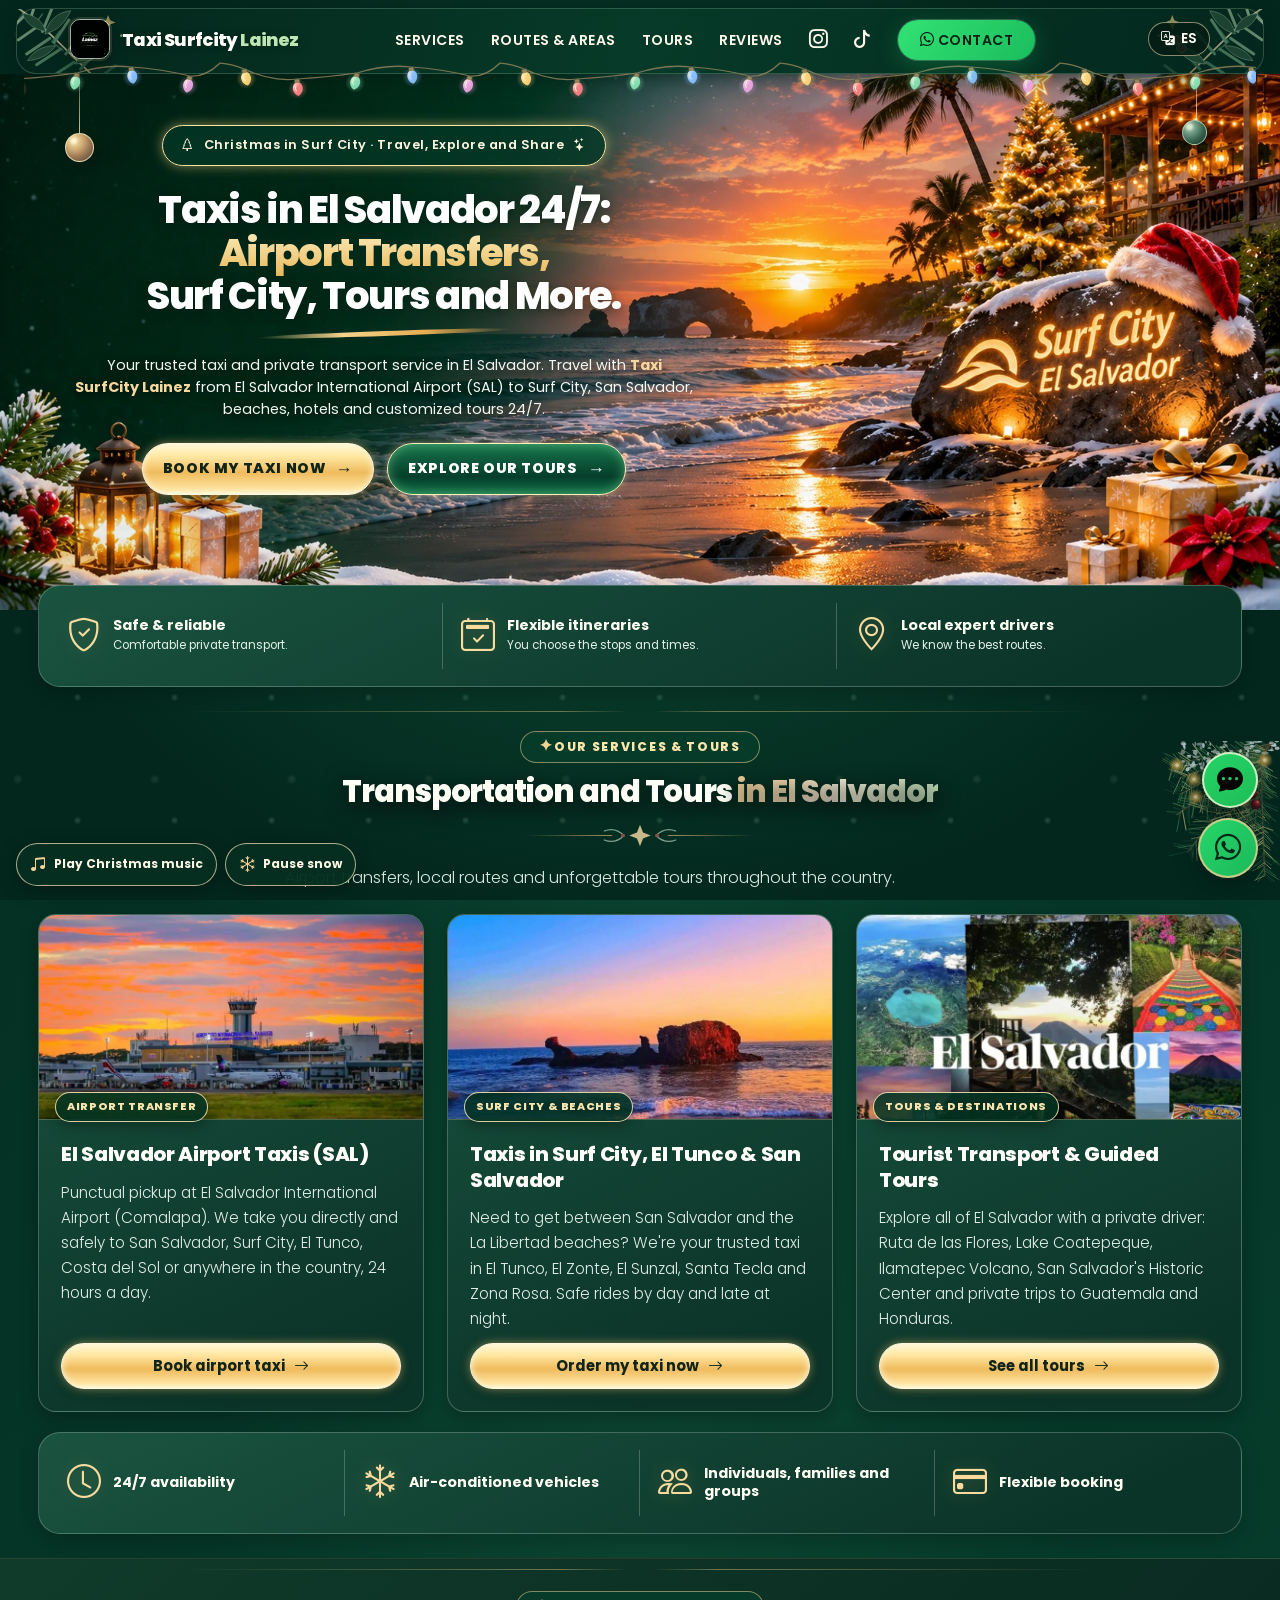
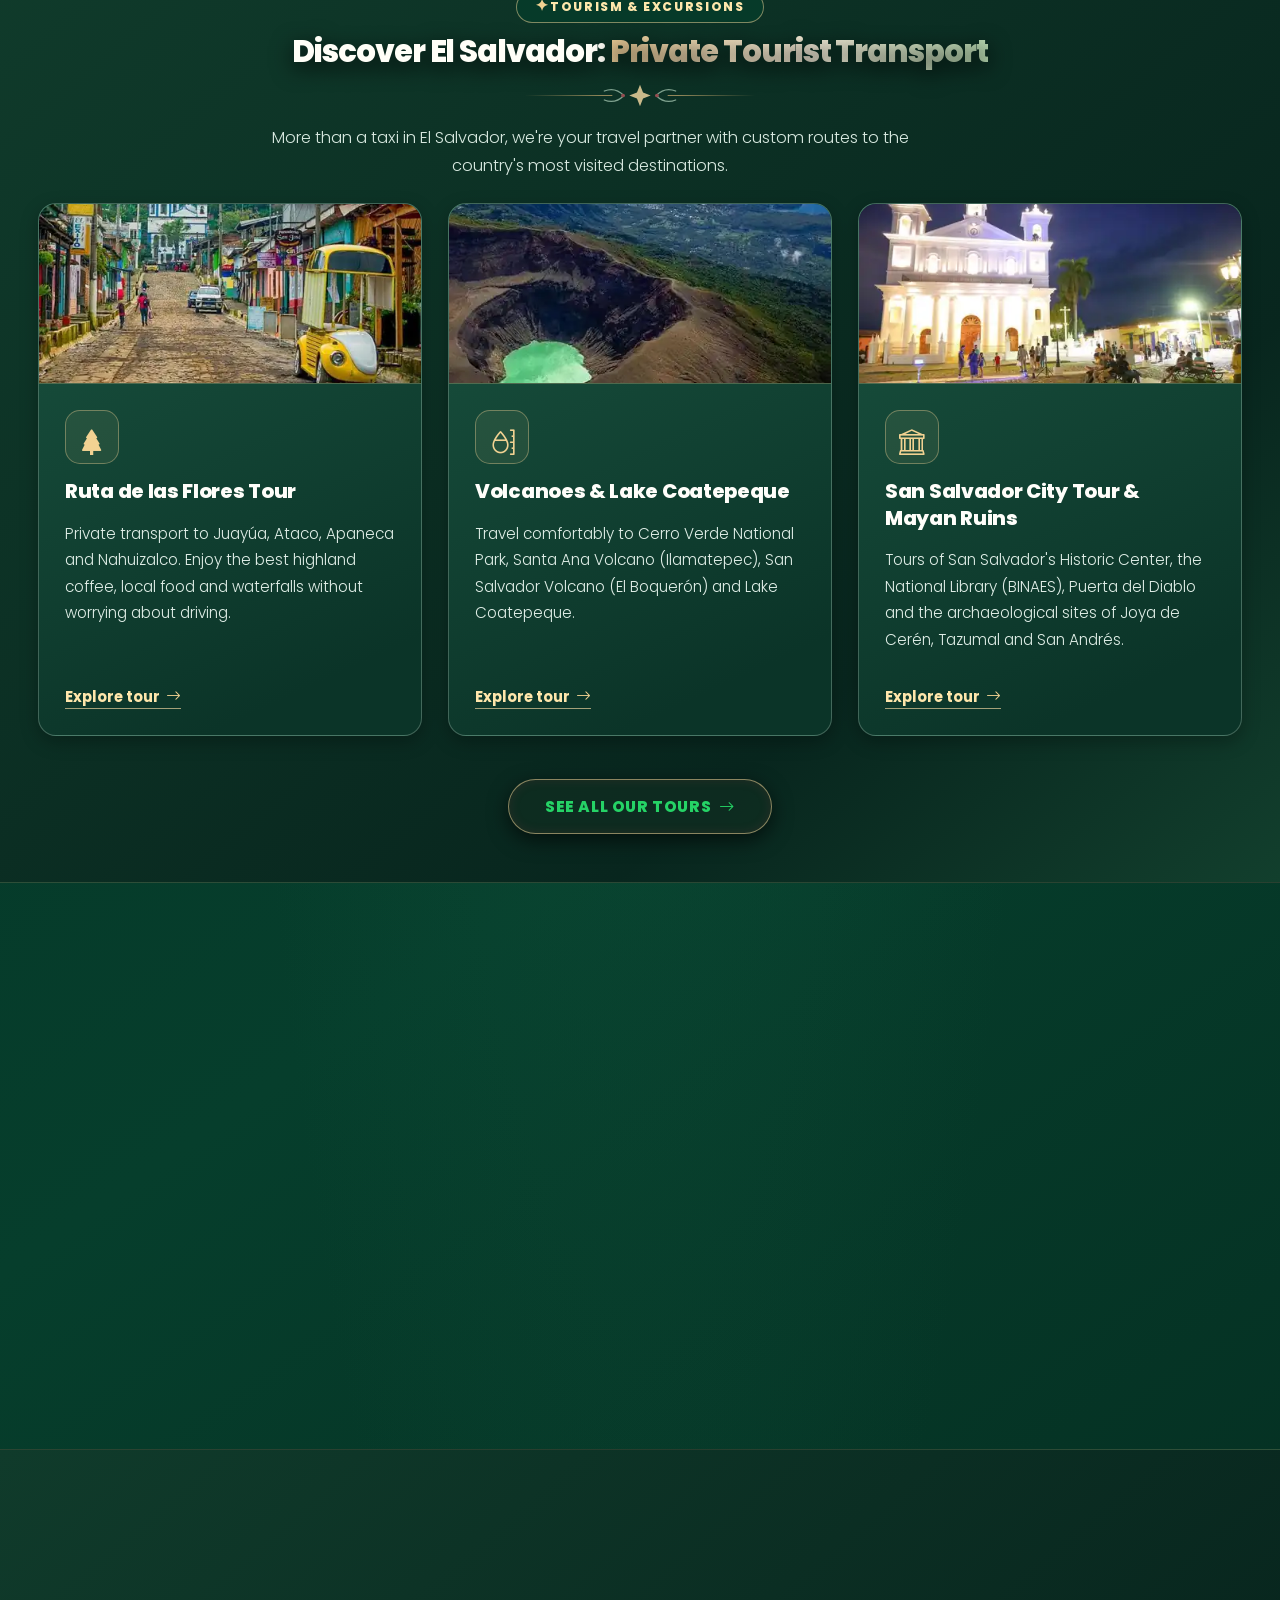
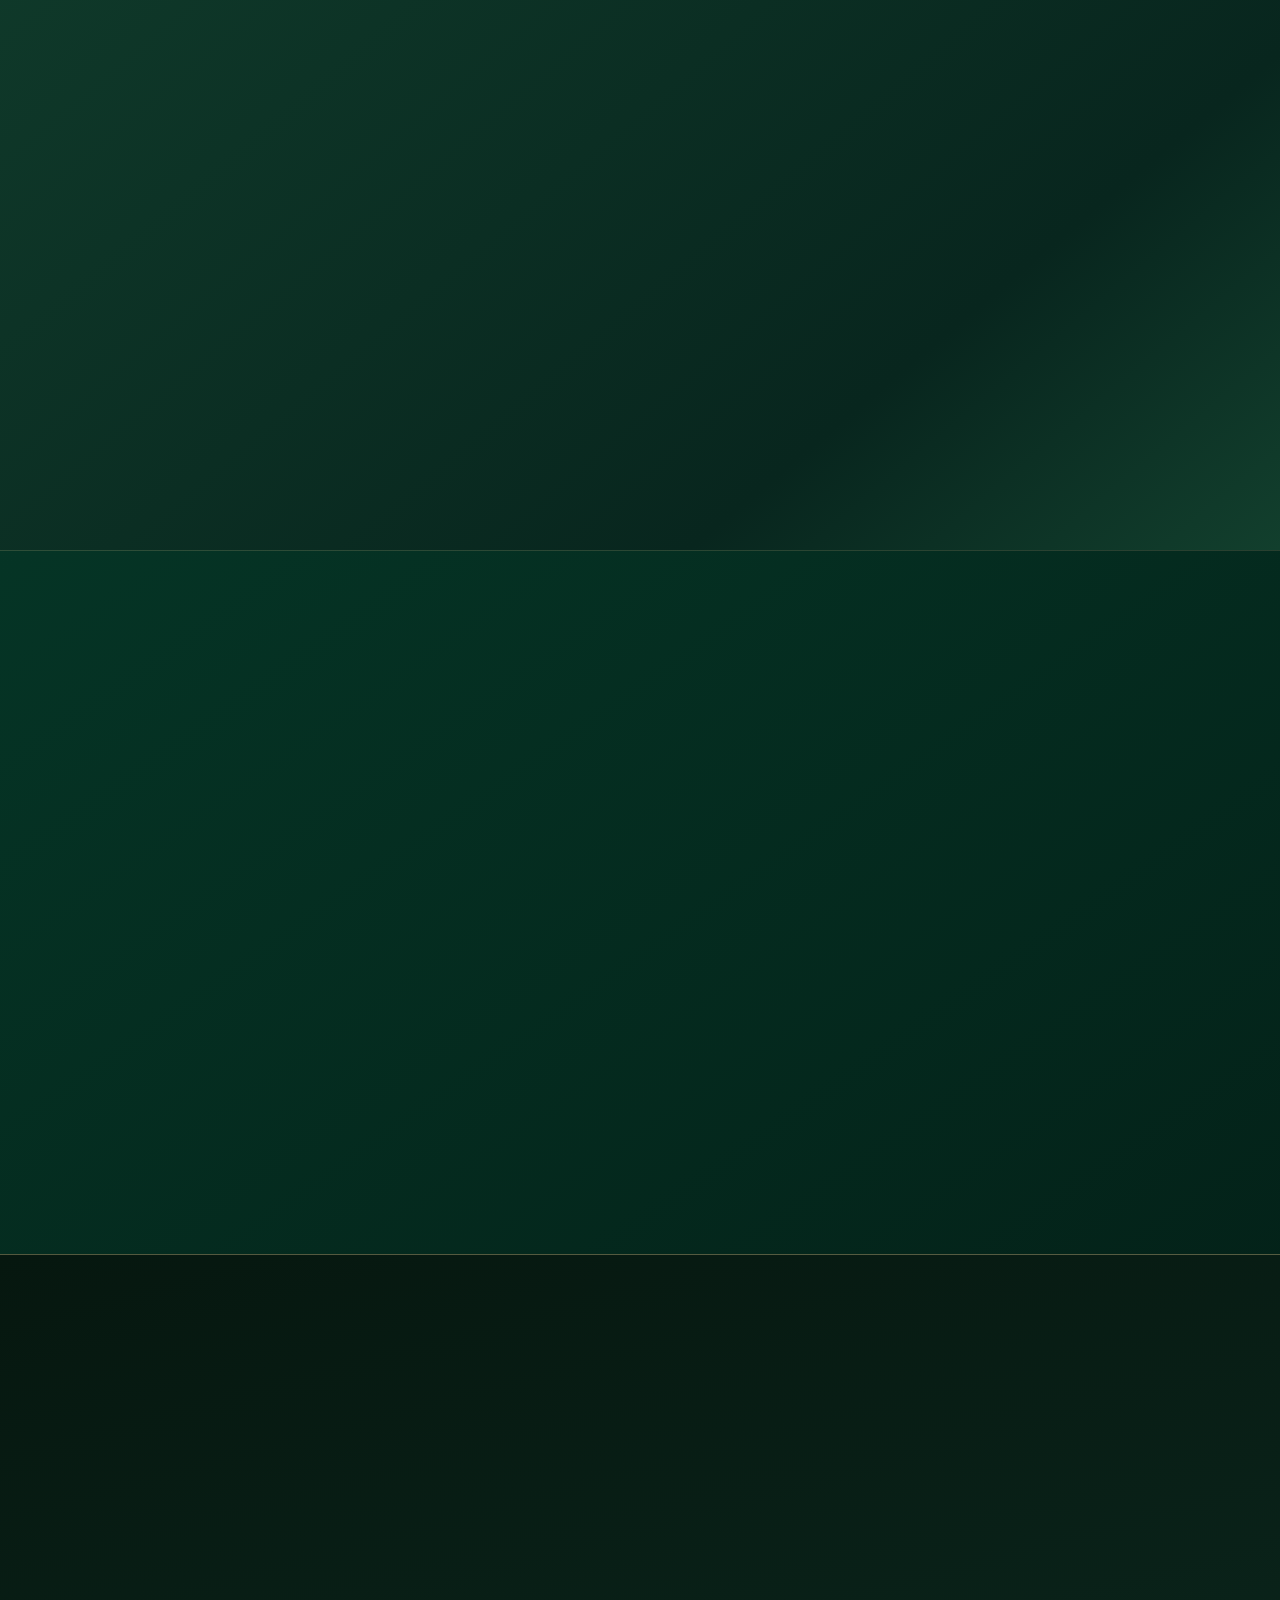
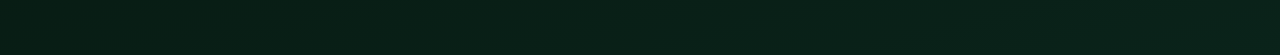
==== index.html @ 2608347e "Refresh resilient assistant frontend in index.html" ====
<!DOCTYPE html>
<html data-theme="navidad" lang="es" data-page="index">

<head>
<meta charset="UTF-8">
<meta http-equiv="Content-Type" content="text/html; charset=UTF-8">
<meta name="viewport" content="width=device-width, initial-scale=1.0">
<meta name="theme-color" content="#0b2118">

<!-- Google tag (gtag.js) -->
<script async src="https://www.googletagmanager.com/gtag/js?id=G-JW16TEF1NL"></script>
<script>
  window.dataLayer = window.dataLayer || [];
  function gtag(){dataLayer.push(arguments);}
  gtag('js', new Date());
  gtag('config', 'G-JW16TEF1NL');
</script>

<!-- Google Tag Manager -->
<script>(function(w,d,s,l,i){w[l]=w[l]||[];w[l].push({'gtm.start':
new Date().getTime(),event:'gtm.js'});var f=d.getElementsByTagName(s)[0],
j=d.createElement(s),dl=l!='dataLayer'?'&l='+l:'';j.async=true;j.src=
'https://www.googletagmanager.com/gtm.js?id='+i+dl;f.parentNode.insertBefore(j,f);
})(window,document,'script','dataLayer','GTM-TJ96WVB3');</script>
<!-- End Google Tag Manager -->

<!-- Título y Meta Descripción SEO de Alto Impacto -->
<title>Taxi Surfcity Lainez | Aeropuerto SAL y Surf City 24/7</title>
<meta name="description" content="Taxi privado 24/7 en El Salvador: traslados desde el Aeropuerto SAL a San Salvador, Surf City, El Tunco y El Zonte. Reserva por WhatsApp.">
<meta name="keywords" content="taxi el salvador, taxis en el salvador, taxis aeropuerto el salvador, taxi aeropuerto comalapa, taxi surf city, taxi el tunco, taxi el zonte, taxi san salvador, transporte privado el salvador, shuttle aeropuerto el salvador, uber aeropuerto el salvador, numero de taxi el salvador, taxi 24 horas el salvador, taxi la libertad, taxi costa del sol, taxi santa ana, el salvador airport taxi, shuttle el tunco, transporte ejecutivo el salvador, tours el salvador, taxi seguro el salvador">

<meta name="geo.region" content="SV">
<meta name="geo.placename" content="El Salvador, La Libertad, San Salvador">
<meta name="robots" content="index, follow, max-image-preview:large, max-snippet:-1, max-video-preview:-1">
<meta name="author" content="Taxi Surfcity Lainez">
<meta name="google-site-verification" content="Ba2e6TWLI8HdpMrsK7TYNRG3z5XNjnWuyfrxcA4ckuI">
<meta name="google-site-verification" content="Mn21RHAn7YdGluDI4RKCAdq-NJQ6_abxGVx2lyGeeBo">

<!-- Open Graph para Redes Sociales y WhatsApp -->
<meta property="og:title" content="Taxis en El Salvador 24/7 | Aeropuerto (SAL), Surf City & Tours">
<meta property="og:description" content="Transporte privado y taxis seguros en todo El Salvador. Traslados desde Aeropuerto Comalapa (SAL), San Salvador, El Tunco, El Zonte y tours turísticos.">
<meta property="og:image" content="https://taxistuncoelsalvador.com/assets/img/logo-512.png">
<meta property="og:url" content="https://taxistuncoelsalvador.com/">
<meta property="og:type" content="website">
<meta property="og:locale" content="es_SV">

<link rel="icon" href="/assets/img/logo.png" type="image/png">
<link rel="apple-touch-icon" href="/assets/img/logo-512.png">
<link rel="canonical" href="https://taxistuncoelsalvador.com/">
<link rel="sitemap" type="application/xml" title="Sitemap" href="https://taxistuncoelsalvador.com/sitemap.xml">

<!-- Preloads -->
<link rel="preconnect" href="https://fonts.googleapis.com">
<link rel="preconnect" href="https://fonts.gstatic.com" crossorigin>
<link rel="preload" as="image" type="image/webp" href="/assets/img/christmas-beach-new.webp" media="(min-width: 768px)" fetchpriority="high">
<link rel="preload" as="image" type="image/webp" href="/assets/img/mockup-home-scene.webp" media="(max-width: 767px)" fetchpriority="high">
<link rel="preload" as="style" href="https://fonts.googleapis.com/css2?family=Poppins:wght@300;400;500;600;700;800&amp;display=swap">
<link rel="preload" as="style" href="https://cdn.jsdelivr.net/npm/bootstrap-icons@1.11.1/font/bootstrap-icons.css">
<link href="https://fonts.googleapis.com/css2?family=Poppins:wght@300;400;500;600;700;800&amp;display=swap" rel="stylesheet" media="print" onload="this.media='all'">
<link rel="stylesheet" href="https://cdn.jsdelivr.net/npm/bootstrap-icons@1.11.1/font/bootstrap-icons.css" media="print" onload="this.media='all'">
<noscript>
  <link href="https://fonts.googleapis.com/css2?family=Poppins:wght@300;400;500;600;700;800&amp;display=swap" rel="stylesheet">
  <link rel="stylesheet" href="https://cdn.jsdelivr.net/npm/bootstrap-icons@1.11.1/font/bootstrap-icons.css">
</noscript>
<link rel="stylesheet" href="/assets/css/styllees.css?v=20261120-tourseo" charset="utf-8">
<link rel="stylesheet" href="/assets/css/christmas-unified.css?v=20261120-sitewide-1">
<link rel="stylesheet" href="/assets/css/christmas-premium-2026.css?v=20261127-clean-hero-v1">
<link rel="stylesheet" href="/assets/css/christmas-experience.css?v=20261127-festive-effects-v3">
<link rel="stylesheet" href="/assets/css/mobile-layout-2026.css?v=20261127-mobile-finish-v6">
<link rel="stylesheet" href="/assets/css/christmas-refined-details.css?v=20261127-draped-lights-v3">
<noscript><style>[data-reveal]{opacity:1!important;transform:none!important}</style></noscript>

<!-- Schema.org Avanzado: Negocio Local + Cobertura Nacional + Preguntas Frecuentes -->
<script type="application/ld+json">
{
  "@context": "https://schema.org",
  "@graph": [
    {
      "@type": ["TaxiService", "LocalBusiness", "TravelAgency"],
      "@id": "https://taxistuncoelsalvador.com/#negocio",
      "name": "Taxi Surfcity Lainez",
      "alternateName": ["Taxis El Salvador 24/7", "Taxi Aeropuerto El Salvador", "Taxi El Tunco Surf City"],
      "image": "https://taxistuncoelsalvador.com/assets/img/logo-512.png",
      "url": "https://taxistuncoelsalvador.com/",
      "telephone": "+50376401181",
      "priceRange": "$$",
      "description": "Servicio líder de taxis en El Salvador 24/7. Especialistas en traslados desde y hacia el Aeropuerto Internacional de El Salvador (Comalapa SAL), San Salvador, Surf City, Playa El Tunco, El Zonte, Santa Ana y tours turísticos en todo el país.",
      "address": {
        "@type": "PostalAddress",
        "streetAddress": "Playa El Tunco, CA-2",
        "addressLocality": "La Libertad",
        "addressRegion": "La Libertad",
        "addressCountry": "SV"
      },
      "geo": {
        "@type": "GeoCoordinates",
        "latitude": 13.4944697,
        "longitude": -89.3909665
      },
      "areaServed": [
        { "@type": "Country", "name": "El Salvador" },
        { "@type": "Airport", "name": "Aeropuerto Internacional de El Salvador San Óscar Arnulfo Romero y Galdámez (SAL)" },
        { "@type": "City", "name": "San Salvador" },
        { "@type": "City", "name": "La Libertad" },
        { "@type": "Place", "name": "Surf City" },
        { "@type": "Place", "name": "Playa El Tunco" },
        { "@type": "Place", "name": "Playa El Zonte" },
        { "@type": "Place", "name": "Playa El Sunzal" },
        { "@type": "Place", "name": "Costa del Sol" },
        { "@type": "City", "name": "Santa Ana" },
        { "@type": "City", "name": "Santa Tecla" },
        { "@type": "City", "name": "Antiguo Cuscatlán" },
        { "@type": "City", "name": "Sonsonate" },
        { "@type": "City", "name": "San Miguel" }
      ],
      "hasOfferCatalog": {
        "@type": "OfferCatalog",
        "name": "Servicios de Taxi y Transporte en El Salvador",
        "itemListElement": [
          { "@type": "Offer", "itemOffered": { "@type": "Service", "name": "Taxi Aeropuerto El Salvador (Comalapa SAL) 24 Horas" } },
          { "@type": "Offer", "itemOffered": { "@type": "Service", "name": "Taxis en San Salvador, Surf City, El Tunco y El Zonte" } },
          { "@type": "Offer", "itemOffered": { "@type": "Service", "name": "Transporte Privado VIP y Shuttle Turístico en El Salvador" } }
        ]
      },
      "openingHoursSpecification": {
        "@type": "OpeningHoursSpecification",
        "dayOfWeek": ["Monday","Tuesday","Wednesday","Thursday","Friday","Saturday","Sunday"],
        "opens": "00:00",
        "closes": "23:59"
      },
      "sameAs": [
        "https://www.instagram.com/transportes_lainezsurfcity/",
        "https://www.tiktok.com/@taxi.surf.city.la"
      ]
    }
  ]
}
</script>
</head>

<body class="site-christmas home-page">
<!-- Google Tag Manager (noscript) -->
<noscript><iframe src="https://www.googletagmanager.com/ns.html?id=GTM-TJ96WVB3"
height="0" width="0" style="display:none;visibility:hidden"></iframe></noscript>
<!-- End Google Tag Manager (noscript) -->
<div class="liquid-bg" aria-hidden="true"><span></span><span></span><span></span></div>

<!-- CMS:PROMO:START -->
<!-- CMS:DATA:PROMO
[{"active":false,"title":"promo prueba","text":"15% de descuento en tours a lugares emblemáticos de el salvador","ctaText":"Reservar tour","ctaLink":""}]
CMS:DATA:PROMO:END -->

<!-- CMS:PROMO:END -->

<nav class="navbar">
  <span class="holiday-navbar-sprigs" aria-hidden="true"></span>
  <span class="holiday-light-string" aria-hidden="true"></span>
  <div class="container">
    <a class="navbar-brand" href="/">
      <img src="/assets/img/logo.png" alt="Logo Taxis en El Salvador - Taxi Surfcity Lainez">
      <span>Taxi Surfcity <span class="text-lime">Lainez</span></span>
    </a>

    <div class="nav-actions">
      <button id="langToggle" class="lang-btn" type="button" aria-label="Switch to English">
        <i class="bi bi-translate"></i> <span id="langLabel">EN</span>
      </button>
      <button class="nav-toggle" type="button" aria-label="Abrir menú" aria-expanded="false">&#9776;</button>
    </div>

    <ul class="nav-links">
      <li><a href="#servicios" data-i18n="nav.servicios">Servicios</a></li>
      <li><a href="#cobertura" data-i18n="nav.cobertura">Rutas y Zonas</a></li>
      <li><a href="/tours" data-i18n="nav.tours">Tours</a></li>
      <li><a href="#resenas" data-i18n="nav.resenas">Reseñas</a></li>
      <li><a class="icon-link" href="https://www.instagram.com/transportes_lainezsurfcity/" target="_blank" rel="noopener" aria-label="Instagram"><i class="bi bi-instagram"></i></a></li>
      <li><a class="icon-link" href="https://www.tiktok.com/@taxi.surf.city.la" target="_blank" rel="noopener" aria-label="TikTok"><i class="bi bi-tiktok"></i></a></li>
      <li>
        <a href="https://wa.me/50376401181" target="_blank" rel="noopener" class="btn-whatsapp"><i class="bi bi-whatsapp"></i> <span data-i18n="nav.contactar">Contactar</span></a>
      </li>
    </ul>
  </div>
</nav>

<div class="trust-bar">
  <div class="container">
    <span><span class="dot">&#9679;</span> <span data-i18n="trust.cancelacion">Cancelación flexible</span></span>
    <span><span class="dot">&#9679;</span> <span data-i18n="trust.chofer">Chofer local de confianza</span></span>
    <span><span class="dot">&#9679;</span> <span data-i18n="trust.disponibilidad">Disponibilidad 24/7 en todo El Salvador</span></span>
  </div>
</div>

<main>
<section id="inicio" class="hero">
  <div class="holiday-hero-hangers" aria-hidden="true"><span class="holiday-hero-hanger"></span><span class="holiday-hero-hanger"></span></div>
  <div class="holiday-hero-sign" aria-hidden="true"><i class="bi bi-water"></i><strong>Surf City</strong><small>El Salvador</small></div>
  <div class="festive-scene" aria-hidden="true"><span class="festive-bauble"></span><span class="festive-bauble"></span><span class="festive-sparkles"></span></div>
  <div class="container">
    <p class="christmas-greeting"><i class="bi bi-tree" aria-hidden="true"></i> <span data-i18n="premium.home.greeting">Navidad en Surf City · Viaja, explora y comparte</span> <i class="bi bi-stars" aria-hidden="true"></i></p>
    <h1 data-reveal data-i18n="hero.index.title"><!-- CMS:CONTENT:index-hero-title:START -->Taxis en El Salvador 24/7:<br><span class="text-lime-gradient">Traslados al aeropuerto,</span><br>Surf City, tours y más.<!-- CMS:CONTENT:index-hero-title:END --></h1>
    <p class="lead" data-reveal data-i18n="hero.index.lead"><!-- CMS:CONTENT:index-hero-lead:START -->Tu servicio de taxi y transporte privado de confianza en El Salvador. Viaja con <strong>Taxi SurfCity Lainez</strong> desde el Aeropuerto Internacional (SAL) hacia Surf City, San Salvador, playas, hoteles y tours personalizados 24/7.<!-- CMS:CONTENT:index-hero-lead:END --></p>
    <div class="home-hero-actions" data-reveal>
      <a href="https://wa.me/50376401181?text=Hola,%20quisiera%20reservar%20un%20taxi%20en%20El%20Salvador.%20Vengo%20desde%20su%20sitio%20web." target="_blank" rel="noopener" class="btn btn-lime" data-i18n="hero.index.cta"><span>Reservar mi Taxi Ahora</span></a>
      <a class="btn btn-outline" href="/tours" data-i18n="hero.index.toursCta">Descubrir nuestros tours</a>
    </div>
  </div>
</section>

<div class="premium-benefits" aria-label="Ventajas de viajar con Taxi SurfCity Lainez">
  <div class="premium-benefit"><i class="bi bi-shield-check" aria-hidden="true"></i><div><strong data-i18n="premium.ben1.title">Viajes seguros</strong><small data-i18n="premium.ben1.desc">Transporte privado y cómodo.</small></div></div>
  <div class="premium-benefit"><i class="bi bi-calendar2-check" aria-hidden="true"></i><div><strong data-i18n="premium.ben2.title">Itinerarios flexibles</strong><small data-i18n="premium.ben2.desc">Tú eliges destinos y horarios.</small></div></div>
  <div class="premium-benefit"><i class="bi bi-geo-alt" aria-hidden="true"></i><div><strong data-i18n="premium.ben3.title">Conductores locales</strong><small data-i18n="premium.ben3.desc">Conocemos las mejores rutas.</small></div></div>
</div>

<section id="servicios" class="section">
  <div class="container">
    <div class="section-head" data-reveal>
      <span class="eyebrow" data-i18n="servicios.eyebrow">Nuestros servicios y tours</span>
      <h2 data-i18n="servicios.title">Transporte y tours <span class="text-lime-gradient">en El Salvador</span></h2>
      <p data-i18n="servicios.subtitle">Traslados al aeropuerto, rutas locales y experiencias inolvidables por todo el país.</p>
    </div>

    <div class="grid grid-3 mockup-service-grid">
      <div class="card" data-reveal>
        <img src="/assets/img/aero.webp" alt="Taxis Aeropuerto El Salvador Comalapa SAL a San Salvador y Surf City" loading="lazy" decoding="async" width="400" height="220">
        <span class="premium-service-label" data-i18n="premium.service.airport"><i class="bi bi-stars" aria-hidden="true"></i> Traslado al aeropuerto</span>
        <div class="card-body">
          <h3 data-i18n="servicio.aeropuerto.title">Taxis Aeropuerto El Salvador (SAL)</h3>
          <p data-i18n="servicio.aeropuerto.desc">Recogida puntual en el Aeropuerto Internacional de El Salvador (Comalapa). Te llevamos directo y seguro hacia San Salvador, Surf City, El Tunco, Costa del Sol o cualquier departamento del país las 24 horas.</p>
          <a class="card-link" href="https://wa.me/50376401181?text=Hola,%20necesito%20un%20taxi%20desde/hacia%20el%20Aeropuerto%20de%20El%20Salvador." target="_blank" rel="noopener"><span data-i18n="servicio.aeropuerto.link">Reservar taxi al aeropuerto</span> <i class="bi bi-arrow-right"></i></a>
        </div>
      </div>

      <div class="card" data-reveal>
        <img src="/assets/img/1.webp" alt="Taxi en El Tunco, Surf City, La Libertad y San Salvador 24 horas" loading="lazy" decoding="async" width="400" height="220">
        <span class="premium-service-label" data-i18n="premium.service.coast"><i class="bi bi-stars" aria-hidden="true"></i> Surf City y playas</span>
        <div class="card-body">
          <h3 data-i18n="servicio.tunco.title">Taxis en Surf City, El Tunco y San Salvador</h3>
          <p data-i18n="servicio.tunco.desc">¿Necesitas moverte entre San Salvador y las playas de La Libertad? Somos tu taxi de confianza en El Tunco, El Zonte, El Sunzal, Santa Tecla y Zona Rosa. Viajes seguros de día y de madrugada.</p>
          <a class="card-link" href="https://wa.me/50376401181?text=Hola,%20necesito%20pedir%20un%20taxi." target="_blank" rel="noopener"><span data-i18n="servicio.tunco.link">Pedir mi taxi ahora</span> <i class="bi bi-arrow-right"></i></a>
        </div>
      </div>


      <div class="card" data-reveal>
        <img src="/assets/img/mi-pais.webp" alt="Transporte turístico y tours privados en El Salvador" loading="lazy" decoding="async" width="400" height="220">
        <span class="premium-service-label" data-i18n="premium.service.tours"><i class="bi bi-stars" aria-hidden="true"></i> Tours y destinos</span>
        <div class="card-body">
          <h3 data-i18n="servicio.tours.title">Transporte Turístico y Tours Guiados</h3>
          <p data-i18n="servicio.tours.desc">Recorre todo El Salvador con chofer privado: Ruta de las Flores, Lago de Coatepeque, Volcán Ilamatepec, Centro Histórico de San Salvador y viajes privados hacia Guatemala y Honduras.</p>
          <a class="card-link" href="/tours"><span data-i18n="servicio.tours.link">Ver todos los tours</span> <i class="bi bi-arrow-right"></i></a>
        </div>
      </div>
    </div>
  </div>
</section>
<div class="premium-benefits mockup-service-strip" aria-label="Características del servicio">
  <div class="premium-benefit"><i class="bi bi-clock" aria-hidden="true"></i><strong data-i18n="premium.strip.hours">Disponibilidad 24/7</strong></div>
  <div class="premium-benefit"><i class="bi bi-snow" aria-hidden="true"></i><strong data-i18n="premium.strip.air">Vehículos con aire acondicionado</strong></div>
  <div class="premium-benefit"><i class="bi bi-people" aria-hidden="true"></i><strong data-i18n="premium.strip.groups">Personas, familias y grupos</strong></div>
  <div class="premium-benefit"><i class="bi bi-credit-card" aria-hidden="true"></i><strong data-i18n="premium.strip.booking">Reservas flexibles</strong></div>
</div>


<section id="tours-destacados" class="section section-alt">
  <div class="container">
    <div class="section-head" data-reveal>
      <span class="eyebrow" data-i18n="destacados.eyebrow">Turismo y Excursiones</span>
      <h2 data-i18n="destacados.title">Descubre El Salvador: <span class="text-lime-gradient">Transporte Turístico Privado</span></h2>
      <p data-i18n="destacados.subtitle">Más que un taxi en El Salvador, somos tu aliado de viaje con rutas personalizadas hacia los destinos más visitados del país.</p>
    </div>

    <div class="grid grid-3">
      <div class="card" data-reveal>
        <img src="/assets/img/ruta-flores-bg.webp" alt="Ruta de las Flores" loading="lazy" decoding="async" width="400" height="190">
        <div class="card-body">
          <i class="bi bi-tree-fill text-lime" style="font-size:2.2rem;margin-bottom:14px;"></i>
          <h3 data-i18n="destacado.flores.title">Tour Ruta de las Flores</h3>
          <p data-i18n="destacado.flores.desc">Transporte privado hacia Juayúa, Ataco, Apaneca y Nahuizalco. Disfruta del mejor café de altura, gastronomía típica y cascadas sin preocuparte por manejar.</p>
          <a class="card-link" href="/tours#ruta-de-las-flores"><span data-i18n="premium.tour.view">Ver recorrido</span> <i class="bi bi-arrow-right" aria-hidden="true"></i></a>
        </div>
      </div>
      <div class="card" data-reveal>
        <img src="/assets/img/volcan-coatepeque-hero-bg.webp" alt="Lago de Coatepeque y volcanes" loading="lazy" decoding="async" width="400" height="190">
        <div class="card-body">
          <i class="bi bi-moisture text-lime" style="font-size:2.2rem;margin-bottom:14px;"></i>
          <h3 data-i18n="destacado.volcanes.title">Volcanes y Lago de Coatepeque</h3>
          <p data-i18n="destacado.volcanes.desc">Viaja cómodo al Parque Nacional Cerro Verde, el Volcán de Santa Ana (Ilamatepec), Volcán de San Salvador (El Boquerón) y el Lago de Coatepeque.</p>
          <a class="card-link" href="/tours#volcan-coatepeque"><span data-i18n="premium.tour.view">Ver recorrido</span> <i class="bi bi-arrow-right" aria-hidden="true"></i></a>
        </div>
      </div>
      <div class="card" data-reveal>
        <img src="/assets/img/suchitoto-bg.webp" alt="Tours culturales en El Salvador" loading="lazy" decoding="async" width="400" height="190">
        <div class="card-body">
          <i class="bi bi-bank text-lime" style="font-size:2.2rem;margin-bottom:14px;"></i>
          <h3 data-i18n="destacado.ciudad.title">City Tour San Salvador y Ruinas Mayas</h3>
          <p data-i18n="destacado.ciudad.desc">Recorridos por el Centro Histórico de San Salvador, Biblioteca Nacional (BINAES), Puerta del Diablo y los sitios arqueológicos Joya de Cerén, Tazumal y San Andrés.</p>
          <a class="card-link" href="/tours#suchitoto"><span data-i18n="premium.tour.view">Ver recorrido</span> <i class="bi bi-arrow-right" aria-hidden="true"></i></a>
        </div>
      </div>
    </div>

    <div class="text-center" style="margin-top:44px;" data-reveal>
      <a href="/tours" class="btn btn-outline"><span data-i18n="destacados.cta">Ver Todos Nuestros Tours</span> <i class="bi bi-arrow-right"></i></a>
    </div>
  </div>
</section>

<!-- SECCIÓN SEO: Cobertura Nacional y Rutas Más Buscadas -->
<section id="cobertura" class="section">
  <div class="container">
    <div class="section-head" data-reveal>
      <span class="eyebrow" data-i18n="cobertura.eyebrow">Cobertura en todo el país</span>
      <h2 data-i18n="cobertura.title">Rutas Principales de <span class="text-lime-gradient">Taxis en El Salvador</span></h2>
      <p data-i18n="cobertura.subtitle">Conectamos el Aeropuerto Internacional (SAL), la capital y todas las playas con tarifas claras y reserva inmediata.</p>
    </div>

    <div class="grid" style="grid-template-columns: repeat(auto-fit, minmax(320px, 1fr)); max-width: 920px; margin: 0 auto; gap: 24px;">
      <div class="card" data-reveal style="height: 100%;">
        <div class="card-body" style="display: flex; flex-direction: column; justify-content: flex-start; height: 100%;">
          <h3 style="font-size:1.2rem; display:flex; align-items:center; gap:10px; margin-bottom:14px;">
            <i class="bi bi-airplane-fill text-lime"></i> <span data-i18n="cobertura.aero.title">Conexiones Aeropuerto (SAL)</span>
          </h3>
          <ul style="list-style: none; padding: 0; margin: 0; font-size: 0.95rem; line-height: 1.8;">
            <li data-i18n="cobertura.aero.1">• Taxi Aeropuerto a <strong>San Salvador</strong> (Zona Rosa, Escalón, Centro Histórico)</li>
            <li data-i18n="cobertura.aero.2">• Taxi Aeropuerto a <strong>Playa El Tunco y Surf City</strong></li>
            <li data-i18n="cobertura.aero.3">• Taxi Aeropuerto a <strong>El Zonte, El Sunzal y Mizata</strong></li>
            <li data-i18n="cobertura.aero.4">• Taxi Aeropuerto a <strong>Costa del Sol y La Herradura</strong></li>
            <li data-i18n="cobertura.aero.5">• Taxi Aeropuerto a <strong>Santa Ana, San Miguel y Oriente</strong></li>
          </ul>
        </div>
      </div>

      <div class="card" data-reveal style="height: 100%;">
        <div class="card-body" style="display: flex; flex-direction: column; justify-content: flex-start; height: 100%;">
          <h3 style="font-size:1.2rem; display:flex; align-items:center; gap:10px; margin-bottom:14px;">
            <i class="bi bi-geo-alt-fill text-lime"></i> <span data-i18n="cobertura.playas.title">Taxis Ejecutivos y Playas</span>
          </h3>
          <ul style="list-style: none; padding: 0; margin: 0; font-size: 0.95rem; line-height: 1.8;">
            <li data-i18n="cobertura.playas.1">• Taxis 24 horas en <strong>La Libertad y Surf City</strong></li>
            <li data-i18n="cobertura.playas.2">• Traslados desde <strong>San Salvador a Playa El Tunco</strong></li>
            <li data-i18n="cobertura.playas.3">• Transporte privado a <strong>Hoteles, Airbnbs y Resorts</strong></li>
            <li data-i18n="cobertura.playas.4">• Conductor designado para <strong>eventos, cenas y vida nocturna</strong></li>
            <li data-i18n="cobertura.playas.5">• Shuttle para surfistas (<strong>espacio para tablas y equipaje</strong>)</li>
          </ul>
        </div>
      </div>
    </div>
  </div>
</section>

<section id="resenas" class="section section-alt">
  <div class="container">
    <div class="section-head" data-reveal>
      <h2 data-i18n="resenas.title">Lo que dicen nuestros pasajeros en <span class="text-lime-gradient">Google</span></h2>
      <p data-i18n="resenas.subtitle">Conoce las experiencias reales de viajeros nacionales y extranjeros que confían en nuestros taxis y tours en El Salvador.</p>
    </div>

    <div class="reviews-grid">
      <div class="reviews-widget-card" data-reveal>
        <!-- Elfsight se carga al acercarse a esta sección. -->
        <div class="elfsight-app-abbe46b9-a098-481f-b5ac-bb715f6aa488" data-elfsight-app-lazy></div>
      </div>
      <div class="reviews-cta-card" data-reveal>
        <i class="bi bi-star-fill"></i>
        <h3 data-i18n="resenas.cta.title">¿Viajaste con nosotros?</h3>
        <p data-i18n="resenas.cta.desc">Tu opinión nos ayuda a seguir brindando el mejor servicio de transporte privado y excursiones en El Salvador. ¡Califícanos en Google!</p>
        <a href="https://g.page/r/Cfq3QpLNeP75EBM/review" target="_blank" rel="noopener" class="btn btn-lime" style="width:100%;"><i class="bi bi-google"></i> <span data-i18n="resenas.cta.btn">Evalúanos</span></a>
      </div>
    </div>
  </div>
</section>

<section id="ubicacion" class="section">
  <div class="container">
    <div class="section-head" data-reveal>
      <h2 data-i18n="ubicacion.index.title">Nuestra Base de Operaciones en <span class="text-lime">Surf City, El Salvador</span></h2>
      <p data-i18n="ubicacion.index.subtitle">Ubicados estratégicamente en La Libertad con unidades listas para desplazarse al Aeropuerto Internacional (SAL), San Salvador y todo el país.</p>
    </div>
    <div class="map-wrap" data-reveal>
      <iframe src="https://www.google.com/maps/embed?pb=!1m18!1m12!1m3!1d7759.33841068289!2d-89.39096656711787!3d13.494469707442164!2m3!1f0!2f0!3f0!3m2!1i1024!2i768!4f13.1!3m3!1m2!1s0x6cfa237d2393524d%3A0xf9fe78cd9242b7fa!2sTaxi%20SurfCity%20La%C3%ADnez%20(El%20Tunco%2C%20La%20Libertad)!5e0!3m2!1ses-419!2ssv!4v1781982609957!5m2!1ses-419!2ssv" loading="lazy" referrerpolicy="no-referrer-when-downgrade" title="Mapa Taxis en El Salvador - Taxi Surfcity Lainez" allowfullscreen></iframe>
    </div>
  </div>
</section>
</main>

<footer>
  <div class="container">
    <div class="footer-grid">
      <div>
        <h4>Taxi Surfcity <span class="text-lime">Lainez</span></h4>
        <p style="font-size:0.92rem;" data-i18n="footer.about">Servicio de taxis en El Salvador 24/7, transporte ejecutivo al Aeropuerto Internacional (SAL) y agencia de tours privados en Surf City, San Salvador y todo el país.</p>
      </div>
      <div>
        <h4 data-i18n="footer.contacto">Contacto Directo 24/7</h4>
        <ul>
          <li><a class="footer-link" href="https://wa.me/50376401181" target="_blank" rel="noopener"><i class="bi bi-whatsapp text-lime"></i> +503 7640-1181</a></li>
          <li><a class="footer-link" href="tel:+50376401181"><i class="bi bi-telephone text-lime"></i> Llamar +503 7640-1181</a></li>
          <li><a class="footer-link" href="mailto:Transportelainezsv@gmail.com"><i class="bi bi-envelope text-lime"></i> Transportelainezsv@gmail.com</a></li>
          <li><span class="footer-link"><i class="bi bi-geo-alt text-lime"></i> Playa El Tunco, La Libertad, El Salvador</span></li>
        </ul>
      </div>
      <div>
        <h4 data-i18n="footer.tours">Tours y Destinos</h4>
        <ul>
          <li><a class="footer-link" href="/tours#ruta-de-las-flores" data-i18n="footer.tour.flores">Ruta de las Flores</a></li>
          <li><a class="footer-link" href="/tours#volcan-coatepeque" data-i18n="footer.tour.volcan">Volcán y Lago de Coatepeque</a></li>
          <li><a class="footer-link" href="/tours#suchitoto" data-i18n="footer.tour.suchitoto">Suchitoto</a></li>
          <li><a class="footer-link" href="/tours#joya-de-ceren" data-i18n="footer.tour.ceren">Joya de Cerén</a></li>
        </ul>
      </div>
      <div>
        <h4 data-i18n="footer.siguenos">Síguenos</h4>
        <div class="social-row">
          <a class="social-btn" href="https://www.instagram.com/transportes_lainezsurfcity/" target="_blank" rel="noopener" aria-label="Instagram"><i class="bi bi-instagram"></i></a>
          <a class="social-btn" href="https://www.tiktok.com/@taxi.surf.city.la" target="_blank" rel="noopener" aria-label="TikTok"><i class="bi bi-tiktok"></i></a>
        </div>
      </div>
    </div>
    <div class="footer-bottom">&copy; <span id="year"></span> Taxi Surfcity Lainez | Taxis en El Salvador y Aeropuerto 24/7. <span data-i18n="footer.rights">Todos los derechos reservados.</span></div>
  </div>
</footer>

<a href="https://wa.me/50376401181" target="_blank" rel="noopener" class="wa-float" aria-label="Pedir Taxi por WhatsApp"><i class="bi bi-whatsapp"></i></a>

<script>document.getElementById('year').textContent = new Date().getFullYear();</script>
<script src="/assets/js/i18n.js?v=20261126-mockup-4" charset="utf-8" defer></script>
<script src="/assets/js/christmas-experience.js?v=20261127-festive-effects-v3" defer></script>
<script src="/assets/js/maaiin.js?v=20261126-responsive-unified-2" charset="utf-8" defer></script>
<script src="/assets/js/assistant-config.js?v=20261127-cloudflare-v1" defer></script>
<script src="/assets/js/chatbot.js?v=20261127-cloudflare-v3" charset="utf-8" defer></script>
</body>
</html>
---- assets/css/styllees.css ----
/* ============================================================
   Taxi Surfcity Lainez — styllees.css
   Arquitectura: Obsidian Specular Matte (Ultra-Rendimiento 60/120 FPS)
   Identidad: Negro Obsidiana + Verde Lima (#25D366) + Navidad Edition
   ============================================================ */

:root {
  /* Paleta Principal (Identidad Intacta) */
  --lime-green: #25D366;
  --lime-dark: #1ebe57;
  --lime-bright: #58f895;
  --lime-glow: rgba(37, 211, 102, 0.42);
  --lime-soft: rgba(37, 211, 102, 0.12);

  /* Paleta Navidad (Adornos y Acentos) */
  --christmas-red: #d94350;
  --christmas-red-bright: #ff7b86;
  --christmas-gold: #f2d28b;
  --christmas-pine-soft: rgba(24, 91, 64, 0.18);
  --christmas-red-glow: rgba(217, 67, 80, 0.40);
  --christmas-red-soft: rgba(217, 67, 80, 0.14);

  /* Superficies Obsidian Matte (Reemplazo de alto rendimiento al Liquid Glass) */
  --bg-black: #06130f;
  --bg-alt: #0a1b15;
  --bg-footer: #05100c;
  --obsidian-surface: linear-gradient(165deg, #16171d 0%, #0e0f13 55%, #090a0c 100%);
  --obsidian-card:
    radial-gradient(circle at 100% 0%, rgba(217, 67, 80, 0.14) 0%, transparent 45%),
    radial-gradient(circle at 0% 100%, rgba(37, 211, 102, 0.08) 0%, transparent 50%),
    linear-gradient(160deg, #181920 0%, #0f1014 60%, #0a0b0e 100%);
  --obsidian-card-hover:
    radial-gradient(circle at 100% 0%, rgba(217, 67, 80, 0.26) 0%, transparent 50%),
    radial-gradient(circle at 0% 100%, rgba(37, 211, 102, 0.16) 0%, transparent 55%),
    linear-gradient(160deg, #1d1f27 0%, #121318 60%, #0b0c10 100%);

  --border-soft: #22232a;
  --border-specular: rgba(255, 255, 255, 0.09);
  --text-grey: #b8bbc2;
  --text-light: #f8f9fa;
  --sand: #e8c98a;

  --radius-lg: 18px;
  --radius-md: 14px;
  --radius-pill: 999px;
  --shadow-obsidian: 0 18px 38px -6px rgba(0, 0, 0, 0.92), inset 0 1px 0 rgba(255, 255, 255, 0.10);
  --shadow-obsidian-hover: 0 24px 48px -4px rgba(0, 0, 0, 0.96), 0 0 25px rgba(217, 67, 80, 0.22), 0 0 15px rgba(37, 211, 102, 0.18), inset 0 1px 0 rgba(255, 123, 134, 0.45);
  --font-display: 'Poppins', sans-serif;

  --ease-fluid: cubic-bezier(0.22, 1, 0.36, 1);
  --ease-spring: cubic-bezier(0.34, 1.56, 0.64, 1);

  /* ---------- SVGs VECTORIALES DE NAVIDAD (0 KB externos, render instantáneo) ---------- */
  /* Telaraña esquina superior derecha (Naranja Navidad visible) */
  --christmas-sprig-right: url("data:image/svg+xml,%3Csvg%20xmlns%3D%27http%3A%2F%2Fwww.w3.org%2F2000%2Fsvg%27%20viewBox%3D%270%200%20120%20120%27%3E%3Cg%20transform%3D%27translate%28120%200%29%20scale%28-1%201%29%27%20fill%3D%27none%27%20stroke%3D%27%2338865b%27%20stroke-width%3D%273%27%20stroke-linecap%3D%27round%27%3E%3Cpath%20d%3D%27M4%204L108%20108M8%208L108%2024M8%208L24%20108%27%2F%3E%3Cpath%20d%3D%27M25%2025L24%2048M38%2038L58%2038M52%2052L50%2076M68%2068L92%2068M24%2010L34%2028M44%2014L54%2032M10%2024L28%2034M14%2044L32%2054%27%2F%3E%3C%2Fg%3E%3Cg%20fill%3D%27%23d94350%27%3E%3Ccircle%20cx%3D%2736%27%20cy%3D%2746%27%20r%3D%276%27%2F%3E%3Ccircle%20cx%3D%2748%27%20cy%3D%2742%27%20r%3D%276%27%2F%3E%3Ccircle%20cx%3D%2744%27%20cy%3D%2754%27%20r%3D%276%27%2F%3E%3C%2Fg%3E%3Cg%20fill%3D%27%23f2d28b%27%3E%3Ccircle%20cx%3D%2776%27%20cy%3D%2722%27%20r%3D%273%27%2F%3E%3Ccircle%20cx%3D%2722%27%20cy%3D%2778%27%20r%3D%273%27%2F%3E%3Ccircle%20cx%3D%2784%27%20cy%3D%2786%27%20r%3D%273%27%2F%3E%3C%2Fg%3E%3C%2Fsvg%3E");

  /* Telaraña esquina superior izquierda (para barra y secciones) */
  --christmas-sprig-left: url("data:image/svg+xml,%3Csvg%20xmlns%3D%27http%3A%2F%2Fwww.w3.org%2F2000%2Fsvg%27%20viewBox%3D%270%200%20120%20120%27%3E%3Cg%20fill%3D%27none%27%20stroke%3D%27%2338865b%27%20stroke-width%3D%273%27%20stroke-linecap%3D%27round%27%3E%3Cpath%20d%3D%27M4%204L108%20108M8%208L108%2024M8%208L24%20108%27%2F%3E%3Cpath%20d%3D%27M25%2025L24%2048M38%2038L58%2038M52%2052L50%2076M68%2068L92%2068M24%2010L34%2028M44%2014L54%2032M10%2024L28%2034M14%2044L32%2054%27%2F%3E%3C%2Fg%3E%3Cg%20fill%3D%27%23d94350%27%3E%3Ccircle%20cx%3D%2736%27%20cy%3D%2746%27%20r%3D%276%27%2F%3E%3Ccircle%20cx%3D%2748%27%20cy%3D%2742%27%20r%3D%276%27%2F%3E%3Ccircle%20cx%3D%2744%27%20cy%3D%2754%27%20r%3D%276%27%2F%3E%3C%2Fg%3E%3Cg%20fill%3D%27%23f2d28b%27%3E%3Ccircle%20cx%3D%2776%27%20cy%3D%2722%27%20r%3D%273%27%2F%3E%3Ccircle%20cx%3D%2722%27%20cy%3D%2778%27%20r%3D%273%27%2F%3E%3Ccircle%20cx%3D%2784%27%20cy%3D%2786%27%20r%3D%273%27%2F%3E%3C%2Fg%3E%3C%2Fsvg%3E");

  /* Silueta de murciélagos volando */
  --christmas-stars: url("data:image/svg+xml,%3Csvg%20xmlns%3D%27http%3A%2F%2Fwww.w3.org%2F2000%2Fsvg%27%20viewBox%3D%270%200%20260%20110%27%3E%3Cg%20fill%3D%27%23f2d28b%27%3E%3Cpath%20d%3D%27M45%2012L50%2030L68%2035L50%2040L45%2058L40%2040L22%2035L40%2030ZM145%202L149%2014L161%2018L149%2022L145%2034L141%2022L129%2018L141%2014ZM210%2035L215%2050L230%2055L215%2060L210%2075L205%2060L190%2055L205%2050Z%27%2F%3E%3Ccircle%20cx%3D%2795%27%20cy%3D%2770%27%20r%3D%272%27%2F%3E%3Ccircle%20cx%3D%27175%27%20cy%3D%2785%27%20r%3D%272%27%2F%3E%3C%2Fg%3E%3C%2Fsvg%3E");

  /* Murciélago individual (para vuelo por la pantalla) */
  --christmas-snowflake: url("data:image/svg+xml,%3Csvg%20xmlns%3D%27http%3A%2F%2Fwww.w3.org%2F2000%2Fsvg%27%20viewBox%3D%270%200%2060%2060%27%3E%3Cg%20stroke%3D%27%23f5e6c8%27%20stroke-width%3D%272%27%20fill%3D%27none%27%20stroke-linecap%3D%27round%27%3E%3Cpath%20d%3D%27M30%206V54M9%2018L51%2042M9%2042L51%2018M24%2012L30%2018L36%2012M24%2048L30%2042L36%2048M12%2026L21%2025L20%2016M40%2044L39%2035L48%2034M12%2034L21%2035L20%2044M40%2016L39%2025L48%2026%27%2F%3E%3C%2Fg%3E%3C%2Fsvg%3E");

  /* Araña colgando de su hilo */
  --christmas-ornament: url("data:image/svg+xml,%3Csvg%20xmlns%3D%27http%3A%2F%2Fwww.w3.org%2F2000%2Fsvg%27%20viewBox%3D%270%200%2034%2090%27%3E%3Cpath%20d%3D%27M17%200V49%27%20stroke%3D%27%23f2d28b%27%2F%3E%3Crect%20x%3D%2712%27%20y%3D%2749%27%20width%3D%2710%27%20height%3D%276%27%20rx%3D%272%27%20fill%3D%27%23f2d28b%27%2F%3E%3Ccircle%20cx%3D%2717%27%20cy%3D%2768%27%20r%3D%2714%27%20fill%3D%27%23bd3040%27%20stroke%3D%27%23f2d28b%27%2F%3E%3Cpath%20d%3D%27M4%2065Q17%2074%2030%2065M5%2073Q17%2064%2029%2073%27%20fill%3D%27none%27%20stroke%3D%27%23f2d28b%27%20stroke-width%3D%272%27%2F%3E%3Cellipse%20cx%3D%2712%27%20cy%3D%2761%27%20rx%3D%273%27%20ry%3D%274%27%20fill%3D%27%23ffb5b5%27%20opacity%3D%27.6%27%2F%3E%3C%2Fsvg%3E");
}

* { box-sizing: border-box; }

html { scroll-behavior: smooth; scroll-padding-top: 96px; }

body {
  margin: 0;
  font-family: var(--font-display);
  background-color: var(--bg-black);
  color: #ffffff;
  -webkit-font-smoothing: antialiased;
  position: relative;
  overflow-x: hidden;
}

/* ============================================================
   FONDO AMBIENTAL ZERO-BLUR (100% GPU, Cero Lag)
   Reemplaza los filtros blur(75px) por gradientes pre-suavizados
   ============================================================ */
.liquid-bg {
  position: fixed;
  inset: 0;
  z-index: 0;
  pointer-events: none;
  overflow: hidden;
  contain: strict;
  background:
    radial-gradient(circle at 12% 15%, rgba(37, 211, 102, 0.11) 0%, transparent 38%),
    radial-gradient(circle at 88% 22%, rgba(217, 67, 80, 0.12) 0%, transparent 40%),
    radial-gradient(circle at 50% 85%, rgba(24, 91, 64, 0.14) 0%, transparent 45%);
}
/* Telaraña gigante fija en la esquina superior izquierda de la pantalla */
.liquid-bg::before {
  content: '';
  position: absolute;
  top: 64px;
  left: 0;
  width: 170px;
  height: 170px;
  background-image: var(--christmas-sprig-left);
  background-size: contain;
  background-repeat: no-repeat;
  opacity: 0.65;
}
/* Bandada de murciélagos sutil en el fondo derecho */
.liquid-bg::after {
  content: '';
  position: absolute;
  top: 14%;
  right: 5%;
  width: 240px;
  height: 100px;
  background-image: var(--christmas-stars);
  background-size: contain;
  background-repeat: no-repeat;
  opacity: 0.45;
  will-change: transform;
  animation: batsHover 12s ease-in-out infinite;
}
/* Ocultamos los spans antiguos con blur pesado para liberar la GPU */
.liquid-bg span {
  display: none !important;
}

@keyframes batsHover {
  0%, 100% { transform: translate3d(0, 0, 0) rotate(0deg); }
  50% { transform: translate3d(-14px, -10px, 0) rotate(-2deg); }
}

/* Contenido por encima del fondo ambiental */
.navbar, .trust-bar, main, footer, .hero, .section { position: relative; z-index: 1; }

img { max-width: 100%; height: auto; display: block; }

a { color: inherit; }

.container {
  width: 100%;
  max-width: 1180px;
  margin: 0 auto;
  padding: 0 20px;
}

.section {
  padding: 90px 0;
  position: relative;
}
.section-alt {
  background:
    radial-gradient(circle at 90% 10%, rgba(217, 67, 80, 0.06), transparent 40%),
    linear-gradient(180deg, #07070a 0%, #0b0b10 50%, #07070a 100%);
  border-top: 1px solid rgba(217, 67, 80, 0.14);
  border-bottom: 1px solid rgba(37, 211, 102, 0.12);
}

.text-center { text-align: center; }
.mx-auto { margin-left: auto; margin-right: auto; }

/* ---------- INSIGNIAS (EYEBROW) CON TEMÁTICA NAVIDAD ---------- */
.eyebrow {
  display: inline-flex;
  align-items: center;
  gap: 8px;
  font-size: 0.76rem;
  font-weight: 800;
  letter-spacing: 1.4px;
  text-transform: uppercase;
  color: var(--christmas-gold);
  background: linear-gradient(90deg, rgba(217, 67, 80, 0.16), rgba(37, 211, 102, 0.12));
  border: 1px solid rgba(217, 67, 80, 0.5);
  box-shadow: 0 4px 16px rgba(217, 67, 80, 0.18), inset 0 1px 0 rgba(255, 255, 255, 0.15);
  padding: 7px 16px;
  border-radius: var(--radius-pill);
  margin-bottom: 18px;
}
.eyebrow::before {
  content: '🎄';
  font-size: 0.95rem;
  line-height: 1;
}
.eyebrow::after {
  content: '✨';
  font-size: 0.85rem;
  line-height: 1;
}

h1, h2, h3, h4, h5 {
  font-weight: 800;
  margin: 0 0 16px;
  line-height: 1.16;
  letter-spacing: -0.02em;
}
h2 {
  font-size: clamp(1.85rem, 3.4vw, 2.65rem);
  text-shadow: 0 6px 22px rgba(0, 0, 0, 0.85);
}
p { line-height: 1.75; margin: 0 0 16px; color: var(--text-grey); font-weight: 300; }

.text-lime { color: var(--lime-green) !important; }
.text-light { color: var(--text-light) !important; }

/* Gradiente Imponente: Verde Lima + Destello Ámbar Navidad */
.text-lime-gradient {
  background: linear-gradient(95deg, #25D366 0%, #58f895 58%, var(--christmas-gold) 100%);
  -webkit-background-clip: text;
  -webkit-text-fill-color: transparent;
  background-clip: text;
  font-weight: 800;
}

.section-head { max-width: 700px; margin: 0 auto 54px; text-align: center; }
.section-head p { margin: 0; font-size: 1.02rem; }

/* ---------- BOTONES IMPONENTES ---------- */
.btn {
  position: relative;
  display: inline-flex;
  align-items: center;
  justify-content: center;
  gap: 8px;
  font-weight: 800;
  text-decoration: none;
  border-radius: var(--radius-pill);
  padding: 15px 36px;
  font-size: 0.96rem;
  text-transform: uppercase;
  letter-spacing: 0.6px;
  border: none;
  cursor: pointer;
  overflow: hidden;
  transform: translate3d(0, 0, 0);
  transition: transform 0.3s var(--ease-fluid), box-shadow 0.3s var(--ease-fluid), background-color 0.25s ease;
}

.btn-lime {
  background: linear-gradient(90deg, var(--lime-green), #34e875, var(--lime-dark));
  color: #030303 !important;
  box-shadow: 0 8px 25px var(--lime-glow), 0 0 12px rgba(217, 67, 80, 0.25), inset 0 1px 0 rgba(255, 255, 255, 0.35);
}
.btn-lime:hover {
  transform: translate3d(0, -3px, 0) scale(1.02);
  box-shadow: 0 12px 32px rgba(37, 211, 102, 0.65), 0 0 22px var(--christmas-red-glow);
}
.btn-lime:active { transform: translate3d(0, -1px, 0) scale(0.98); }

.btn-outline {
  background: #101216;
  border: 1.5px solid var(--lime-green);
  color: var(--lime-green) !important;
  box-shadow: 0 6px 20px rgba(0, 0, 0, 0.6), inset 0 0 12px rgba(217, 67, 80, 0.12);
}
.btn-outline:hover {
  background: var(--lime-green);
  border-color: var(--christmas-gold);
  color: #000 !important;
  transform: translate3d(0, -3px, 0);
  box-shadow: 0 10px 26px var(--lime-glow), 0 0 16px var(--christmas-red-glow);
}

.btn-sm { padding: 10px 22px; font-size: 0.8rem; }

.btn-whatsapp {
  background: linear-gradient(90deg, var(--lime-green), var(--lime-dark));
  color: #000 !important;
  font-weight: 700;
  box-shadow: 0 4px 16px var(--lime-glow);
  padding: 10px 22px;
  border-radius: var(--radius-pill);
  text-transform: none;
}
.btn-whatsapp:hover {
  transform: translate3d(0, -2px, 0) scale(1.03);
  box-shadow: 0 8px 22px var(--lime-glow), 0 0 12px var(--christmas-red-glow);
}

/* ---------- BANNER PROMOCIONAL ---------- */
.promo-banner {
  position: relative;
  z-index: 1001;
  display: block;
}

/* ---------- NAVBAR OBSIDIAN SATIN ---------- */
.navbar {
  position: sticky;
  top: 0;
  z-index: 1000;
  background: linear-gradient(180deg, rgba(10, 11, 14, 0.96) 0%, rgba(14, 15, 19, 0.94) 100%);
  border-bottom: 1px solid rgba(217, 67, 80, 0.35);
  box-shadow: 0 10px 30px rgba(0, 0, 0, 0.8), 0 1px 12px rgba(217, 67, 80, 0.12);
  padding: 15px 0;
}
/* Línea de neón bicolor (Verde Lima + Naranja Navidad) bajo el menú */
.navbar::after {
  content: '';
  position: absolute;
  bottom: -1px; left: 0; right: 0;
  height: 2px;
  background: linear-gradient(90deg, transparent 2%, var(--lime-green) 25%, var(--christmas-red) 50%, var(--lime-green) 75%, transparent 98%);
  pointer-events: none;
}
.navbar .container { display: flex; align-items: center; justify-content: space-between; }
.navbar-brand {
  display: flex; align-items: center; gap: 12px;
  font-weight: 800; text-decoration: none; color: #fff;
  font-size: 1.12rem;
  letter-spacing: -0.3px;
}
.navbar-brand::after {
  content: '🎄';
  font-size: 1rem;
  margin-left: -4px;
  filter: drop-shadow(0 0 6px var(--christmas-red-glow));
}
.navbar-brand img {
  width: 40px; height: 40px; border-radius: 10px;
  border: 1px solid rgba(217, 67, 80, 0.45);
  box-shadow: 0 0 12px rgba(37, 211, 102, 0.25);
}

.nav-toggle {
  display: none;
  background: none; border: none; color: #fff; font-size: 1.6rem; cursor: pointer;
}

.nav-links {
  display: flex; align-items: center; gap: 26px; list-style: none; margin: 0; padding: 0;
}
.nav-links a {
  text-decoration: none; font-weight: 600; font-size: 0.88rem;
  letter-spacing: 0.5px; text-transform: uppercase; color: #e6e6e6;
  transition: color 0.2s ease;
}
.nav-links a:hover, .nav-links a.active {
  color: var(--christmas-gold);
}
.nav-links .icon-link { font-size: 1.15rem; display: flex; }

/* ---------- TRUST BAR ---------- */
.trust-bar {
  background: #0b0c10;
  border-bottom: 1px solid rgba(255, 255, 255, 0.07);
  padding: 11px 0;
  margin-top: 0;
}
.trust-bar .container {
  display: flex; flex-wrap: wrap; gap: 10px 32px; justify-content: center;
}
.trust-bar span {
  display: inline-flex; align-items: center; gap: 8px;
  font-size: 0.8rem; color: #d4d4d8; font-weight: 500;
  letter-spacing: 0.3px;
}
.trust-bar .dot {
  color: var(--christmas-red);
  font-size: 1rem;
  line-height: 0;
  text-shadow: 0 0 8px var(--christmas-red);
}
.trust-bar .container > span:nth-child(2) .dot {
  color: var(--lime-green);
  text-shadow: 0 0 8px var(--lime-green);
}

/* ---------- HERO IMPONENTE CON LUNA Y MURCIÉLAGOS ---------- */
.hero {
  position: relative;
  padding: 145px 0 115px;
  text-align: center;
  overflow: hidden;
  background:
    /* Luna llena de cosecha (Navidad Moon) en la parte superior derecha */
    radial-gradient(circle at 82% 22%, rgba(255, 165, 50, 0.28) 0%, rgba(217, 67, 80, 0.12) 12%, transparent 32%),
    radial-gradient(circle at 20% 30%, rgba(37, 211, 102, 0.14) 0%, transparent 45%),
    linear-gradient(to bottom, rgba(5, 5, 7, 0.40) 0%, rgba(5, 5, 7, 0.82) 70%, var(--bg-black) 100%),
    url('../img/1-hero.webp') center/cover no-repeat;
}
/* Murciélagos sobrevolando la luna en el Hero */
.hero::before {
  content: '';
  position: absolute;
  top: 28px;
  right: 8%;
  width: 250px;
  height: 105px;
  background-image: var(--christmas-stars);
  background-size: contain;
  background-repeat: no-repeat;
  opacity: 0.85;
  pointer-events: none;
  z-index: 0;
}
/* Telaraña en la esquina superior derecha del Hero */
.hero::after {
  content: '';
  position: absolute;
  top: 0;
  right: 0;
  width: 150px;
  height: 150px;
  background-image: var(--christmas-sprig-right);
  background-size: contain;
  background-repeat: no-repeat;
  opacity: 0.75;
  pointer-events: none;
  z-index: 0;
}
.hero > .container {
  position: relative;
  z-index: 2;
}
.hero h1 {
  font-size: clamp(2.25rem, 5.4vw, 3.8rem);
  font-weight: 800;
  letter-spacing: -0.025em;
  text-shadow: 0 10px 32px rgba(0, 0, 0, 0.95);
  max-width: 880px; margin: 0 auto 22px;
}
.hero .lead {
  max-width: 700px; margin: 0 auto 40px; color: #f4f4f6; font-weight: 300;
  font-size: clamp(1.05rem, 1.8vw, 1.2rem);
  text-shadow: 0 4px 16px rgba(0, 0, 0, 0.95);
}
.hero .lead strong { color: var(--lime-green); font-weight: 700; }

/* Hero collage (usado en tours) */
.hero-collage {
  position: absolute; inset: 0;
  display: grid;
  grid-template-columns: repeat(3, 1fr);
  grid-template-rows: repeat(2, 1fr);
  gap: 4px;
  z-index: 0;
}
.hero-collage img { width: 100%; height: 100%; object-fit: cover; }
.hero-overlay {
  position: absolute; inset: 0; z-index: 1;
  background: linear-gradient(to bottom, rgba(5,5,7,0.45), rgba(5,5,7,0.85) 65%, var(--bg-black) 100%);
}
.hero-collage-wrap { position: relative; min-height: 560px; overflow: hidden; }
.hero-collage-wrap > .container { position: relative; z-index: 2; padding-top: 40px; }

/* ============================================================
   TARJETAS OBSIDIAN SPECULAR + TELARAÑAS NAVIDAD
   (Cero backdrop-filter = Rendimiento máximo y acabado más fino)
   ============================================================ */
.grid { display: grid; gap: 28px; }
.grid-3 { grid-template-columns: repeat(3, 1fr); }
.grid-2 { grid-template-columns: repeat(2, 1fr); }

.card {
  position: relative;
  background: var(--obsidian-card);
  border: 1px solid var(--border-specular);
  border-top: 1px solid rgba(217, 67, 80, 0.38);
  border-radius: var(--radius-md);
  box-shadow: var(--shadow-obsidian);
  overflow: hidden;
  transform: translate3d(0, 0, 0);
  transition: transform 0.35s var(--ease-fluid), border-color 0.3s ease, box-shadow 0.35s var(--ease-fluid), background 0.3s ease;
  display: flex; flex-direction: column;
  height: 100%;
}
/* Línea superior especular bicolor (Verde Lima + Naranja Calabaza) */
.card::before {
  content: '';
  position: absolute;
  top: 0; left: 0; right: 0;
  height: 3px;
  background: linear-gradient(90deg, var(--lime-green) 0%, var(--christmas-red) 65%, var(--christmas-gold) 100%);
  opacity: 0.85;
  z-index: 3;
  pointer-events: none;
}
/* Telaraña Navidad visible en la esquina superior derecha de cada tarjeta */
.card::after {
  content: '';
  position: absolute;
  top: 0; right: 0;
  width: 110px; height: 110px;
  background-image: var(--christmas-sprig-right);
  background-size: contain;
  background-repeat: no-repeat;
  background-position: top right;
  opacity: 0.68;
  pointer-events: none;
  transition: transform 0.35s var(--ease-fluid), opacity 0.35s ease;
  z-index: 2;
}
.card > * { position: relative; z-index: 1; }

.card:hover {
  background: var(--obsidian-card-hover);
  transform: translate3d(0, -8px, 0);
  border-color: rgba(37, 211, 102, 0.55);
  border-top-color: var(--christmas-red-bright);
  box-shadow: var(--shadow-obsidian-hover);
}
.card:hover::after {
  opacity: 1;
  transform: scale(1.08);
}

.card img {
  height: 225px;
  object-fit: cover;
  width: 100%;
  border-bottom: 1px solid rgba(217, 67, 80, 0.22);
  transition: transform 0.45s var(--ease-fluid);
}
.card:hover img { transform: scale(1.03); }

.card-body { padding: 28px; display: flex; flex-direction: column; flex-grow: 1; }
.card-body h3 { font-size: 1.24rem; letter-spacing: -0.3px; color: #fff; }
.card-body p { flex-grow: 1; font-size: 0.95rem; }
.card-link {
  color: var(--lime-green); text-decoration: none; font-weight: 700;
  font-size: 0.93rem; display: inline-flex; align-items: center; gap: 6px; margin-top: 10px;
  transition: color 0.2s ease, gap 0.2s ease;
}
.card-link:hover { color: var(--christmas-gold); gap: 10px; }

/* Meta info de tours */
.tour-meta {
  display: flex; flex-wrap: wrap; gap: 14px; margin-bottom: 10px;
  font-size: 0.78rem; color: var(--text-grey);
}
.tour-meta span { display: inline-flex; align-items: center; gap: 6px; }
.tour-meta .icon { color: var(--christmas-red-bright); }

.badge-tour {
  background: linear-gradient(90deg, rgba(217, 67, 80, 0.18), rgba(37, 211, 102, 0.14));
  color: var(--christmas-gold);
  border: 1px solid rgba(217, 67, 80, 0.45);
  font-weight: 700;
  font-size: 0.72rem;
  letter-spacing: 0.5px;
  padding: 5px 12px;
  border-radius: var(--radius-pill);
  align-self: flex-start;
  margin-bottom: 12px;
  text-transform: uppercase;
}

/* Placeholder para imágenes de tour ausentes */
.tour-img-placeholder {
  height: 220px; width: 100%;
  display: flex; flex-direction: column; align-items: center; justify-content: center; gap: 8px;
  text-align: center; padding: 16px;
  background: repeating-linear-gradient(135deg, #141414, #141414 10px, #1a1a1a 10px, #1a1a1a 20px);
  border-bottom: 1.5px dashed #3a3a3a;
  color: #8a8a8a; font-size: 0.85rem;
}

/* ---------- ABOUT / STORY ---------- */
.about-block {
  display: grid; grid-template-columns: 1fr 1fr; gap: 48px; align-items: center;
}
.about-block img { border-radius: var(--radius-lg); box-shadow: 0 20px 50px rgba(0,0,0,0.7); }
.about-stats { display: flex; gap: 32px; margin-top: 24px; flex-wrap: wrap; }
.about-stats div { text-align: left; }
.about-stats strong { display: block; font-size: 1.8rem; color: var(--lime-green); }
.about-stats span { font-size: 0.8rem; color: var(--text-grey); text-transform: uppercase; letter-spacing: 0.5px; }

/* ---------- RESEÑAS ---------- */
.reviews-grid { display: grid; grid-template-columns: 8fr 4fr; gap: 24px; align-items: stretch; }
.reviews-widget-card, .reviews-cta-card {
  background: var(--obsidian-card);
  border: 1px solid var(--border-specular);
  border-top: 1px solid rgba(217, 67, 80, 0.4);
  border-radius: var(--radius-lg);
  box-shadow: var(--shadow-obsidian);
}
.reviews-widget-card { padding: 22px; }
.reviews-cta-card {
  position: relative;
  overflow: hidden;
  padding: 44px 36px; text-align: center; display: flex; flex-direction: column; justify-content: center;
}
.reviews-cta-card::after {
  content: '';
  position: absolute;
  top: 0; right: 0;
  width: 115px; height: 115px;
  background-image: var(--christmas-sprig-right);
  background-size: contain;
  background-repeat: no-repeat;
  opacity: 0.75;
  pointer-events: none;
}
.reviews-cta-card i {
  font-size: 2.5rem;
  color: var(--christmas-red-bright);
  filter: drop-shadow(0 0 14px var(--christmas-red-glow));
  margin-bottom: 14px;
}

/* ---------- FAQ ---------- */
.faq-item {
  background: var(--obsidian-surface);
  border: 1px solid var(--border-specular);
  border-radius: var(--radius-md); margin-bottom: 14px; overflow: hidden;
  transition: border-color 0.25s ease;
}
.faq-item.open { border-color: var(--christmas-red); }
.faq-question {
  width: 100%; text-align: left; background: transparent; border: none;
  color: #fff; font-weight: 700; padding: 20px 22px; font-size: 1rem;
  display: flex; align-items: center; justify-content: space-between; cursor: pointer;
  font-family: var(--font-display);
}
.faq-question .chevron { transition: transform 0.3s ease; color: var(--christmas-red-bright); }
.faq-item.open .chevron { transform: rotate(180deg); color: var(--lime-green); }
.faq-answer {
  max-height: 0; overflow: hidden; transition: max-height 0.35s ease;
  padding: 0 22px;
}
.faq-item.open .faq-answer { padding: 0 22px 20px; }
.faq-answer p { margin: 0; font-size: 0.92rem; }

/* ---------- MAPA ---------- */
.map-wrap {
  padding: 8px; border-radius: 18px;
  background: linear-gradient(145deg, #1a1b20, #0d0e12);
  border: 1px solid rgba(217, 67, 80, 0.35);
  box-shadow: var(--shadow-obsidian);
}
.map-wrap iframe { width: 100%; height: 420px; border: 0; border-radius: 12px; display: block; }

/* ---------- FOOTER + ALINEACIÓN PERFECTA TIKTOK ---------- */
footer {
  position: relative;
  background-color: var(--bg-footer);
  border-top: 1px solid rgba(217, 67, 80, 0.3);
  padding: 64px 0 28px;
  overflow: hidden;
}
footer::after {
  content: '';
  position: absolute;
  top: 0; right: 0;
  width: 130px; height: 130px;
  background-image: var(--christmas-sprig-right);
  background-size: contain;
  background-repeat: no-repeat;
  opacity: 0.5;
  pointer-events: none;
}
.footer-grid { display: grid; grid-template-columns: 1.3fr 1fr 1fr 1fr; gap: 36px; margin-bottom: 36px; }
.footer-grid h4 { color: #fff; font-size: 1.02rem; margin-bottom: 16px; }
.footer-grid ul { list-style: none; margin: 0; padding: 0; }
.footer-grid li { margin-bottom: 10px; }
.footer-link { color: var(--text-grey); text-decoration: none; font-weight: 300; font-size: 0.92rem; transition: color 0.2s ease; }
.footer-link:hover { color: var(--lime-green); }

/* Alineación corregida para botones sociales (soporta <a> directo o dentro de <li>) */
.social-row {
  display: flex;
  align-items: center;
  gap: 12px;
  list-style: none;
  margin: 0;
  padding: 0;
}
.social-row li {
  list-style: none;
  margin: 0 !important;
  padding: 0;
  display: flex;
}
.social-btn,
.social-row .icon-link {
  width: 42px;
  height: 42px;
  border-radius: 50%;
  background: #14151a;
  border: 1px solid rgba(217, 67, 80, 0.35);
  color: #e0e0e0;
  font-size: 1.1rem;
  display: inline-flex;
  align-items: center;
  justify-content: center;
  text-decoration: none;
  transition: background-color 0.2s ease, color 0.2s ease, transform 0.2s ease, border-color 0.2s ease;
}
.social-btn:hover,
.social-row .icon-link:hover {
  background-color: var(--lime-green);
  border-color: var(--christmas-gold);
  color: #000;
  transform: translate3d(0, -3px, 0);
  box-shadow: 0 6px 16px var(--lime-glow);
}

.footer-bottom {
  border-top: 1px solid var(--border-soft); padding-top: 22px; text-align: center;
  font-size: 0.82rem; color: var(--text-grey); font-weight: 300;
}

/* ---------- WHATSAPP FLOAT CON CALABAZA ---------- */
.wa-float {
  position: fixed; bottom: 22px; right: 22px; z-index: 1200;
  width: 60px; height: 60px; border-radius: 50%;
  background: linear-gradient(135deg, var(--lime-green), var(--lime-dark));
  border: 2px solid var(--christmas-red);
  display: flex; align-items: center; justify-content: center; color: #000;
  box-shadow: 0 8px 24px var(--lime-glow), 0 0 15px var(--christmas-red-glow);
  text-decoration: none; font-size: 1.65rem;
  transform: translate3d(0, 0, 0);
  transition: transform 0.3s var(--ease-spring);
}
.wa-float::after {
  content: '🎄';
  position: absolute;
  top: -8px; right: -6px;
  font-size: 1.1rem;
  line-height: 1;
  filter: drop-shadow(0 2px 4px rgba(0,0,0,0.9));
  pointer-events: none;
}
.wa-float:hover {
  transform: scale(1.1) rotate(-6deg);
}

/* ---------- LANG SWITCHER ---------- */
.lang-switcher { position: relative; }
.lang-btn {
  background: #14151a; border: 1px solid rgba(217, 67, 80, 0.35);
  color: #f0f0f0; font-weight: 600; font-size: 0.82rem; padding: 8px 12px;
  border-radius: var(--radius-pill); cursor: pointer; display: flex; align-items: center; gap: 6px;
  font-family: var(--font-display);
}
.lang-btn:hover { border-color: var(--lime-green); color: var(--lime-green); }
.lang-menu {
  position: absolute; top: calc(100% + 8px); right: 0;
  background: #121318; border: 1px solid #262626; border-radius: 12px; padding: 6px;
  min-width: 190px; max-height: 320px; overflow-y: auto;
  box-shadow: 0 15px 40px rgba(0,0,0,0.85); display: none; z-index: 50;
}
.lang-menu.open { display: block; }
.lang-option {
  width: 100%; text-align: left; background: transparent; border: none; color: #e0e0e0;
  border-radius: 8px; padding: 8px 12px; font-size: 0.88rem; cursor: pointer; font-family: var(--font-display);
}
.lang-option:hover { background: rgba(37,211,102,0.12); color: #fff; }
.lang-option.active { background: rgba(37,211,102,0.18); color: var(--lime-green); font-weight: 600; }

/* ============================================================
   ANIMACIONES DE ENTRADA ULTRA-RÁPIDAS (Sin filter: blur)
   Solo usa transform + opacity en el hilo compositor de la GPU
   ============================================================ */
[data-reveal] {
  opacity: 0;
  transform: translate3d(0, 24px, 0);
  transition: opacity 0.55s var(--ease-fluid), transform 0.55s var(--ease-fluid);
}
[data-reveal].in-view {
  opacity: 1;
  transform: translate3d(0, 0, 0);
}

@media (prefers-reduced-motion: reduce) {
  [data-reveal] { opacity: 1; transform: none; transition: none; }
  .liquid-bg::after { animation: none; }
  html { scroll-behavior: auto; }
}

/* ---------- TOUR CARDS EXPANDIBLES ---------- */
.tour-card {
  position: relative;
  background: var(--obsidian-card);
  border: 1px solid var(--border-specular);
  border-top: 2px solid rgba(217, 67, 80, 0.5);
  border-radius: var(--radius-md);
  box-shadow: var(--shadow-obsidian);
  overflow: hidden;
  transform: translate3d(0, 0, 0);
  transition: transform 0.35s var(--ease-fluid), border-color 0.3s ease, box-shadow 0.35s var(--ease-fluid);
  display: flex; flex-direction: column;
  height: 100%;
}
.tour-card::after {
  content: '';
  position: absolute;
  top: 0; right: 0;
  width: 100px; height: 100px;
  background-image: var(--christmas-sprig-right);
  background-size: contain;
  background-repeat: no-repeat;
  opacity: 0.65;
  pointer-events: none;
  z-index: 2;
}
.tour-card > * { position: relative; z-index: 1; }
.tour-card:hover {
  background: var(--obsidian-card-hover);
  transform: translate3d(0, -8px, 0);
  border-color: var(--lime-green);
  box-shadow: var(--shadow-obsidian-hover);
}

.tour-card-media { position: relative; }
.tour-card-media img { height: 220px; object-fit: cover; width: 100%; display: block; }
.tour-price-tag {
  position: absolute; top: 14px; right: 14px;
  background: #0a0b0e;
  border: 1px solid var(--christmas-red);
  color: var(--lime-green);
  font-weight: 700;
  font-size: 0.78rem;
  padding: 6px 12px;
  border-radius: var(--radius-pill);
  box-shadow: 0 4px 12px rgba(0,0,0,0.8);
  z-index: 3;
}

.tour-card-body { padding: 26px; display: flex; flex-direction: column; flex-grow: 1; }
.tour-card-body h3 { font-size: 1.2rem; letter-spacing: -0.3px; margin-bottom: 10px; }
.tour-card-body > p.tour-summary { font-size: 0.95rem; margin-bottom: 6px; }

.tour-card-actions {
  display: flex; align-items: center; justify-content: space-between;
  gap: 10px; margin-top: auto; padding-top: 14px;
}

.tour-toggle {
  background: none; border: none; cursor: pointer;
  color: var(--christmas-gold); font-weight: 700; font-size: 0.92rem;
  display: inline-flex; align-items: center; gap: 6px;
  padding: 0; font-family: var(--font-display);
}
.tour-toggle:hover { color: var(--lime-green); }
.tour-toggle .bi { transition: transform 0.3s ease; }
.tour-card.is-open .tour-toggle .bi-chevron-down { transform: rotate(180deg); }

.tour-card-wa {
  display: inline-flex; align-items: center; gap: 6px;
  background-color: var(--lime-green); color: #000 !important;
  font-weight: 700; font-size: 0.82rem;
  padding: 9px 16px; border-radius: var(--radius-pill);
  text-decoration: none; box-shadow: 0 4px 15px var(--lime-glow);
  transition: background-color 0.25s ease, transform 0.25s ease;
  white-space: nowrap;
}
.tour-card-wa:hover { background-color: var(--lime-dark); transform: translate3d(0, -2px, 0); }

.tour-details {
  max-height: 0;
  overflow: hidden;
  transition: max-height 0.4s ease, opacity 0.3s ease, margin-top 0.3s ease;
  opacity: 0;
}
.tour-card.is-open .tour-details {
  max-height: 900px;
  opacity: 1;
  margin-top: 18px;
}

.tour-details-inner {
  border-top: 1px solid var(--border-soft);
  padding-top: 18px;
}
.tour-details-inner h4 {
  font-size: 0.78rem; text-transform: uppercase; letter-spacing: 0.6px;
  color: var(--christmas-gold); margin-bottom: 10px; font-weight: 700;
}
.tour-highlights {
  list-style: none; padding: 0; margin: 0 0 18px;
  display: flex; flex-direction: column; gap: 8px;
}
.tour-highlights li {
  display: flex; align-items: flex-start; gap: 8px;
  font-size: 0.88rem; color: var(--text-grey);
}
.tour-highlights li i { color: var(--lime-green); margin-top: 3px; flex-shrink: 0; }

.tour-extra-meta {
  display: flex; flex-wrap: wrap; gap: 10px; margin-bottom: 4px;
}
.tour-extra-meta span {
  background: var(--lime-soft);
  color: var(--lime-green);
  font-size: 0.72rem; font-weight: 600;
  padding: 5px 10px; border-radius: var(--radius-pill);
  display: inline-flex; align-items: center; gap: 5px;
}

/* ---------- COTIZADOR DE TOUR ---------- */
.quote-box {
  position: relative;
  background: var(--obsidian-card);
  border: 1px solid rgba(217, 67, 80, 0.4);
  border-radius: var(--radius-lg);
  padding: 36px;
  box-shadow: var(--shadow-obsidian);
  overflow: hidden;
}
.quote-box::after {
  content: '';
  position: absolute;
  top: 0; right: 0;
  width: 120px; height: 120px;
  background-image: var(--christmas-sprig-right);
  background-size: contain;
  background-repeat: no-repeat;
  opacity: 0.65;
  pointer-events: none;
}
.quote-box > * { position: relative; z-index: 1; }
.quote-box .section-head { text-align: left; margin-bottom: 24px; }
.quote-box .section-head p { margin-bottom: 0; }

.quote-form {
  display: grid;
  grid-template-columns: repeat(2, 1fr);
  gap: 18px;
}
.quote-field { display: flex; flex-direction: column; gap: 8px; }
.quote-field.full { grid-column: 1 / -1; }
.quote-field label {
  font-size: 0.8rem; font-weight: 600; color: var(--text-light);
  display: inline-flex; align-items: center; gap: 6px;
}
.quote-field label i { color: var(--christmas-red-bright); }

.quote-field input,
.quote-field select {
  background: #090a0d;
  border: 1px solid var(--border-soft);
  color: var(--text-light);
  border-radius: var(--radius-md);
  padding: 12px 14px;
  font-family: var(--font-display);
  font-size: 0.92rem;
  outline: none;
  transition: border-color 0.2s ease, box-shadow 0.2s ease;
  width: 100%;
}
.quote-field input::placeholder { color: #6b6b6b; }
.quote-field input:focus,
.quote-field select:focus {
  border-color: var(--lime-green);
  box-shadow: 0 0 0 3px var(--lime-soft);
}
.quote-field select {
  appearance: none;
  background-image: url("data:image/svg+xml;charset=UTF-8,%3Csvg xmlns='http://www.w3.org/2000/svg' width='12' height='8'%3E%3Cpath d='M1 1l5 5 5-5' stroke='%2325D366' stroke-width='2' fill='none' fill-rule='evenodd'/%3E%3C/svg%3E");
  background-repeat: no-repeat;
  background-position: right 14px center;
  padding-right: 34px;
}

.quote-submit {
  grid-column: 1 / -1;
  margin-top: 6px;
  display: inline-flex;
  align-items: center;
  justify-content: center;
  gap: 8px;
  background: linear-gradient(90deg, var(--lime-green), var(--lime-dark));
  color: #000;
  font-weight: 800;
  font-size: 0.95rem;
  padding: 14px 20px;
  border-radius: var(--radius-pill);
  border: none;
  cursor: pointer;
  box-shadow: 0 5px 20px var(--lime-glow);
  transition: transform 0.25s ease;
  font-family: var(--font-display);
}
.quote-submit:hover { transform: translate3d(0, -2px, 0); }

/* ---------- RESPONSIVE ---------- */
@media (max-width: 991px) {
  .grid-3 { grid-template-columns: repeat(2, 1fr); }
  .about-block { grid-template-columns: 1fr; }
  .reviews-grid { grid-template-columns: 1fr; }
  .footer-grid { grid-template-columns: 1fr 1fr; }
}

@media (max-width: 767px) {
  .nav-toggle { display: block; }
  .nav-links {
    position: absolute; top: 100%; left: 0; right: 0;
    flex-direction: column; align-items: stretch; gap: 4px;
    background: #0a0b0e;
    border: 1px solid rgba(217, 67, 80, 0.35);
    border-radius: 14px; margin: 10px 16px 0; padding: 16px;
    display: none;
    box-shadow: 0 16px 36px rgba(0, 0, 0, 0.95);
  }
  .nav-links.open { display: flex; }
  .nav-links a { padding: 10px 6px; }
  .nav-links .btn-whatsapp { text-align: center; justify-content: center; }
  .grid-3, .grid-2 { grid-template-columns: 1fr; }
  .footer-grid { grid-template-columns: 1fr; gap: 28px; }
  .hero { padding: 115px 0 75px; }
  .hero::before { width: 160px; top: 16px; right: 4%; opacity: 0.65; }
  .hero::after { width: 95px; height: 95px; }
  .liquid-bg::before { width: 100px; height: 100px; opacity: 0.45; }
  .liquid-bg::after { display: none; }
  .section { padding: 60px 0; }
  .trust-bar .container { justify-content: flex-start; overflow-x: auto; flex-wrap: nowrap; padding-bottom: 2px; }
  .quote-form { grid-template-columns: 1fr; }
  .quote-box { padding: 24px; }
  .tour-card-actions { flex-wrap: wrap; }
}


/* ============================================================
   NAVIDAD FX + BOOST DE RENDIMIENTO (overrides, deben ir al final)
   Regla de oro: solo se animan `transform`, `opacity` y `scale`
   (hilo compositor de la GPU, sin repintados ni reflow).
   ============================================================ */

/* ---------- 1. MURCIÉLAGOS CRUZANDO LA PANTALLA ---------- */
body::before,
body::after {
  content: '';
  position: fixed;
  left: 0;
  pointer-events: none;
  z-index: 900;
  background: var(--christmas-snowflake) center / contain no-repeat;
  will-change: transform;
}
body::before {
  top: 16vh;
  width: 64px; height: 27px;
  opacity: 0.7;
  animation: batFly 28s linear infinite, batFlap 0.32s ease-in-out infinite alternate;
}
body::after {
  top: 46vh;
  width: 44px; height: 19px;
  opacity: 0.5;
  animation: batFlyBack 36s linear 11s infinite, batFlap 0.4s ease-in-out infinite alternate;
}

@keyframes batFly {
  0%   { transform: translate3d(-12vw, 0, 0) rotate(-4deg); }
  16%  { transform: translate3d(22vw, -34px, 0) rotate(3deg); }
  32%  { transform: translate3d(50vw, 16px, 0) rotate(-3deg); }
  48%  { transform: translate3d(78vw, -28px, 0) rotate(4deg); }
  62%, 100% { transform: translate3d(112vw, 6px, 0) rotate(0deg); }
}
@keyframes batFlyBack {
  0%   { transform: translate3d(112vw, 0, 0) scaleX(-1); }
  25%  { transform: translate3d(74vw, 26px, 0) scaleX(-1); }
  50%  { transform: translate3d(38vw, -20px, 0) scaleX(-1); }
  70%, 100% { transform: translate3d(-12vw, 8px, 0) scaleX(-1); }
}
@keyframes batFlap {
  from { scale: 1 1; }
  to   { scale: 1 0.5; }
}

/* ---------- 2. ARAÑA COLGANDO DEL NAVBAR ---------- */
.navbar::before {
  content: '';
  position: absolute;
  top: 100%;
  right: 13%;
  width: 34px; height: 90px;
  background: var(--christmas-ornament) top center / contain no-repeat;
  transform-origin: 50% 0;
  pointer-events: none;
  z-index: 2;
  animation: spiderSwing 5.5s ease-in-out infinite;
}
@keyframes spiderSwing {
  0%, 100% { transform: translate3d(0, 0, 0) rotate(-5deg); }
  50%      { transform: translate3d(0, 12px, 0) rotate(5deg); }
}

/* Línea neón del navbar: parpadeo de antorcha */
.navbar::after { animation: torchFlicker 3.4s steps(1, end) infinite; }
@keyframes torchFlicker {
  0%, 100% { opacity: 1; }
  18% { opacity: 0.72; }
  22% { opacity: 1; }
  61% { opacity: 0.8; }
  64% { opacity: 1; }
}

/* ---------- 3. CALABAZAS QUE SE MECEN ---------- */
.navbar-brand::after { display: inline-block; animation: pumpkinWiggle 4.2s ease-in-out infinite; transform-origin: 50% 90%; }
.wa-float::after     { animation: pumpkinBob 2.8s ease-in-out infinite; }
.eyebrow::before     { display: inline-block; animation: pumpkinWiggle 4.6s ease-in-out infinite; transform-origin: 50% 90%; }
.eyebrow::after      { display: inline-block; animation: batWobble 3.2s ease-in-out infinite; }

@keyframes pumpkinWiggle {
  0%, 82%, 100% { transform: rotate(0deg); }
  86% { transform: rotate(-12deg); }
  90% { transform: rotate(10deg); }
  94% { transform: rotate(-6deg); }
}
@keyframes pumpkinBob {
  0%, 100% { transform: translate3d(0, 0, 0) rotate(0deg); }
  50%      { transform: translate3d(0, -4px, 0) rotate(8deg); }
}
@keyframes batWobble {
  0%, 100% { transform: translate3d(0, 0, 0) rotate(-6deg); }
  50%      { transform: translate3d(0, -3px, 0) rotate(6deg); }
}

/* ---------- 4. FANTASMA FLOTANDO EN EL HERO ---------- */
.hero > .container::before {
  content: '🎁';
  position: absolute;
  left: 2%;
  top: -60px;
  font-size: 2.6rem;
  line-height: 1;
  opacity: 0.8;
  pointer-events: none;
  animation: ghostFloat 7s ease-in-out infinite;
}
@keyframes ghostFloat {
  0%, 100% { transform: translate3d(0, 0, 0) rotate(-6deg); opacity: 0.55; }
  50%      { transform: translate3d(26px, -22px, 0) rotate(6deg); opacity: 0.9; }
}

/* ---------- 5. TELARAÑAS QUE SE BALANCEAN AL PASAR EL CURSOR ---------- */
.card:hover::after,
.tour-card:hover::after {
  transform-origin: top right;
  animation: cobwebSway 1.8s ease-in-out infinite;
}
@keyframes cobwebSway {
  0%, 100% { transform: rotate(0deg) scale(1.08); }
  50%      { transform: rotate(-5deg) scale(1.1); }
}

/* ---------- 6. BOTÓN PRINCIPAL: HALO DE CALABAZA ---------- */
.hero .btn-lime::before {
  content: '';
  position: absolute;
  inset: -4px;
  border-radius: inherit;
  border: 2px solid var(--christmas-red);
  opacity: 0;
  pointer-events: none;
  animation: haloPulse 2.6s ease-out infinite;
}
@keyframes haloPulse {
  0%   { opacity: 0.8; transform: scale(0.96); }
  100% { opacity: 0;   transform: scale(1.14); }
}

/* ---------- MEJORAS DE RENDIMIENTO ---------- */

/* Saltar el render de secciones fuera de pantalla */
.section, footer {
  content-visibility: auto;
  contain-intrinsic-size: auto 700px;
}

/* Sin transiciones de background/box-shadow (forzaban repintado) */
.card, .tour-card {
  transition: transform 0.35s var(--ease-fluid);
}
.faq-item { transition: none; }

/* Aislar el repintado de las tarjetas */
.card, .tour-card, .quote-box, .faq-item { contain: layout paint; }

/* Pausa todas las animaciones cuando la pestaña está oculta (clase puesta por main.js) */
.fx-paused *,
.fx-paused *::before,
.fx-paused *::after {
  animation-play-state: paused !important;
}

/* Móvil: menos efectos, misma temática */
@media (max-width: 767px) {
  body::after { display: none; }
  body::before { width: 46px; height: 20px; top: 12vh; }
  .navbar::before { display: none; }
  .hero > .container::before { font-size: 1.9rem; top: -46px; }
  .card:hover::after, .tour-card:hover::after { animation: none; }
}

/* Accesibilidad: sin movimiento */
@media (prefers-reduced-motion: reduce) {
  body::before, body::after,
  .navbar::before, .navbar::after,
  .navbar-brand::after, .wa-float::after,
  .eyebrow::before, .eyebrow::after,
  .hero > .container::before,
  .hero .btn-lime::before,
  .card:hover::after, .tour-card:hover::after {
    animation: none !important;
  }
  body::before, body::after { display: none; }
  .hero .btn-lime::before { display: none; }
}


/* ============================================================
   TEMA + PROMO ANIMADA + ORDEN DE ADORNOS (debe ir al final)
   1) Tokens de tema: la promo y los adornos nuevos leen estas
      variables, así que al cambiar el tema cambian solos.
   2) Banner de promo con movimiento (solo transform/opacity).
   3) Adornos reordenados: telarañas en esquinas alternas,
      divisores de sección y encabezados uniformes.
   ============================================================ */

/* ---------- 1. TOKENS DE TEMA ---------- */
:root,
[data-theme="navidad"] {
  --theme-accent: var(--christmas-red);
  --theme-accent-bright: var(--christmas-red-bright);
  --theme-accent-alt: var(--christmas-gold);
  --theme-base: var(--lime-green);
  --theme-accent-rgb: 217, 67, 80;
  --theme-base-rgb: 37, 211, 102;
  --theme-promo-bg: linear-gradient(100deg, #0b2118 0%, #153e2a 38%, #401822 100%);
  --theme-promo-text: #fff3e2;
  --theme-web-l: var(--christmas-sprig-left);
  --theme-web-r: var(--christmas-sprig-right);
  --theme-critter: var(--christmas-snowflake);
  --promo-web-size: 150%;
}



/* ---------- 2. BANNER DE PROMO ANIMADO ---------- */
/* Los !important ganan a los estilos en línea que genera el CMS */
.promo-banner {
  position: relative;
  z-index: 1001;
  display: flex !important;
  align-items: center;
  justify-content: center;
  flex-wrap: wrap;
  gap: 8px 18px;
  min-height: 48px;
  padding: 10px 84px !important;
  overflow: hidden;
  isolation: isolate;
  text-align: center !important;
  font-size: clamp(0.84rem, 1.5vw, 0.98rem);
  font-weight: 700 !important;
  letter-spacing: 0.2px;
  line-height: 1.35;
  color: var(--theme-promo-text) !important;
  background:
    var(--theme-web-l) left top / auto var(--promo-web-size) no-repeat,
    var(--theme-web-r) right top / auto var(--promo-web-size) no-repeat,
    radial-gradient(ellipse at 50% 130%, rgba(var(--theme-accent-rgb), 0.30), transparent 62%),
    var(--theme-promo-bg) !important;
  border-bottom: 2px solid rgba(var(--theme-accent-rgb), 0.75);
  box-shadow: 0 6px 22px -6px rgba(var(--theme-accent-rgb), 0.55);
  animation: promoIn 0.6s var(--ease-fluid) both;
}
.promo-banner > * { position: relative; z-index: 1; }
.promo-banner > span { text-shadow: 0 2px 10px rgba(0, 0, 0, 0.6); }

/* Punto de aviso que late antes del texto */
.promo-banner > span::before {
  content: '';
  display: inline-block;
  width: 8px; height: 8px;
  margin-right: 0.7em;
  vertical-align: middle;
  border-radius: 50%;
  background: var(--theme-accent-alt);
  box-shadow: 0 0 10px rgba(var(--theme-accent-rgb), 0.9);
  animation: promoDot 1.8s ease-in-out infinite;
}

/* Criatura del tema cruzando el banner */
.promo-banner::before {
  content: '';
  position: absolute;
  top: 50%; left: 0;
  width: 30px; height: 13px;
  margin-top: -7px;
  background: var(--theme-critter) center / contain no-repeat;
  opacity: 0.85;
  pointer-events: none;
  z-index: 0;
  will-change: transform;
  animation: promoCritter 14s linear 2s infinite, batFlap 0.32s ease-in-out infinite alternate;
}

/* Destello que barre el banner */
.promo-banner::after {
  content: '';
  position: absolute;
  inset: 0;
  z-index: 0;
  pointer-events: none;
  background: linear-gradient(105deg, transparent 38%, rgba(255, 255, 255, 0.16) 50%, transparent 62%);
  transform: translate3d(-100%, 0, 0);
  will-change: transform;
  animation: promoSweep 6s ease-in-out 1s infinite;
}

/* Botón (si la promo trae CTA) */
.promo-banner a {
  display: inline-flex;
  align-items: center;
  gap: 6px;
  padding: 6px 16px;
  border-radius: var(--radius-pill);
  background: var(--theme-accent-alt);
  color: #1a0a02 !important;
  font-size: 0.8rem;
  font-weight: 800;
  letter-spacing: 0.6px;
  text-transform: uppercase;
  text-decoration: none;
  box-shadow: 0 4px 14px rgba(var(--theme-accent-rgb), 0.45);
  transition: transform 0.3s var(--ease-spring);
}
.promo-banner a::before {
  content: '';
  position: absolute;
  inset: -4px;
  border-radius: inherit;
  border: 2px solid var(--theme-accent);
  opacity: 0;
  pointer-events: none;
  animation: haloPulse 2.6s ease-out infinite;
}
.promo-banner a:hover { transform: translate3d(0, -2px, 0) scale(1.05); }

@keyframes promoIn {
  from { opacity: 0; transform: translate3d(0, -100%, 0); }
  to   { opacity: 1; transform: translate3d(0, 0, 0); }
}
@keyframes promoSweep {
  0%        { transform: translate3d(-100%, 0, 0); }
  45%, 100% { transform: translate3d(100%, 0, 0); }
}
@keyframes promoCritter {
  0%   { transform: translate3d(-8vw, 4px, 0); }
  25%  { transform: translate3d(26vw, -6px, 0); }
  50%  { transform: translate3d(54vw, 4px, 0); }
  75%  { transform: translate3d(82vw, -6px, 0); }
  100% { transform: translate3d(108vw, 0, 0); }
}
@keyframes promoDot {
  0%, 100% { transform: scale(1);   opacity: 1; }
  50%      { transform: scale(1.5); opacity: 0.55; }
}

/* ---------- 3. ADORNOS REORDENADOS ---------- */

/* Se quitan dos adornos que tapaban contenido al hacer scroll:
   la telaraña gigante fija y el segundo murciélago fijo */
.liquid-bg::before { display: none; }
body::after { display: none; }

/* Hero: telaraña a la izquierda; a la derecha quedan luna, murciélagos y araña */
.hero::after {
  right: auto;
  left: 0;
  width: 140px; height: 140px;
  background-image: var(--theme-web-l);
  opacity: 0.6;
}
.hero > .container::before { left: 11%; }

/* Tarjetas: telaraña en esquinas alternas (impares izquierda, pares derecha) */
.card::after,
.tour-card::after {
  right: auto; left: 0;
  width: 88px; height: 88px;
  background-image: var(--theme-web-l);
  background-position: top left;
  opacity: 0.55;
  transform-origin: top left;
}
.card:nth-child(even)::after,
.tour-card:nth-child(even)::after {
  left: auto; right: 0;
  background-image: var(--theme-web-r);
  background-position: top right;
  transform-origin: top right;
}
.card:nth-child(odd):hover::after,
.tour-card:nth-child(odd):hover::after { transform-origin: top left; }
.card:nth-child(even):hover::after,
.tour-card:nth-child(even):hover::after { transform-origin: top right; }

/* Grillas de 3 columnas: telarañas solo en las esquinas exteriores (izq. / der.), columna central limpia */
.grid-3 > .card:nth-child(3n+1)::after,
.grid-3 > .tour-card:nth-child(3n+1)::after {
  left: 0; right: auto;
  background-image: var(--theme-web-l);
  background-position: top left;
  transform-origin: top left;
}
.grid-3 > .card:nth-child(3n)::after,
.grid-3 > .tour-card:nth-child(3n)::after {
  left: auto; right: 0;
  background-image: var(--theme-web-r);
  background-position: top right;
  transform-origin: top right;
}
.grid-3 > .card:nth-child(3n+2)::after,
.grid-3 > .tour-card:nth-child(3n+2)::after { background-image: none; }
.grid-3 > .card:nth-child(3n+1):hover::after,
.grid-3 > .tour-card:nth-child(3n+1):hover::after { transform-origin: top left; }
.grid-3 > .card:nth-child(3n):hover::after,
.grid-3 > .tour-card:nth-child(3n):hover::after { transform-origin: top right; }

/* Cotizador y footer: telarañas equilibradas en ambas esquinas */
.quote-box::after { width: 100px; height: 100px; background-image: var(--theme-web-r); }
footer::before {
  content: '';
  position: absolute;
  top: 0; left: 0;
  width: 130px; height: 130px;
  background-image: var(--theme-web-l);
  background-size: contain;
  background-repeat: no-repeat;
  opacity: 0.5;
  pointer-events: none;
}
footer::after { background-image: var(--theme-web-r); }

/* Divisor entre secciones: línea con nodo central */
.section::before {
  content: '';
  position: absolute;
  top: 28px; left: 50%;
  width: min(1140px, calc(100% - 40px));
  height: 1px;
  transform: translateX(-50%);
  background: linear-gradient(90deg, transparent 0%, rgba(var(--theme-accent-rgb), 0.5) 50%, transparent 100%);
  pointer-events: none;
}
.section::after {
  content: '';
  position: absolute;
  top: 24px; left: 50%;
  width: 9px; height: 9px;
  margin-left: -4.5px;
  transform: rotate(45deg);
  background: var(--theme-accent);
  box-shadow: 0 0 12px rgba(var(--theme-accent-rgb), 0.8);
  pointer-events: none;
}

/* Encabezados uniformes: una sola insignia y una barra bajo el título */
.eyebrow::after { display: none; }
.section-head h1::after,
.section-head h2::after {
  content: '';
  display: block;
  width: 64px; height: 3px;
  margin: 14px auto 0;
  border-radius: 3px;
  background: linear-gradient(90deg, var(--theme-base), var(--theme-accent));
}
.quote-box .section-head h2::after { margin-left: 0; }

/* Móvil */
@media (max-width: 767px) {
  .promo-banner { padding: 9px 40px !important; }
  .promo-banner::before { display: none; }
  :root, [data-theme] { --promo-web-size: 110%; }
  .hero::after { width: 96px; height: 96px; }
  .card::after, .tour-card::after { width: 72px; height: 72px; }
}

/* Accesibilidad: sin movimiento en la promo */
@media (prefers-reduced-motion: reduce) {
  .promo-banner,
  .promo-banner > span::before,
  .promo-banner a::before { animation: none !important; }
  .promo-banner::before,
  .promo-banner::after,
  .promo-banner a::before { display: none; }
}


/* ============================================================
   DETALLES EXTRA (página de Tours + FAQ + mapa)
   Todo por CSS y por selectores de estructura, así que las
   tarjetas que regenera el CMS heredan los adornos solas.
   Solo se animan transform y opacity.
   ============================================================ */

/* ---------- A. TARJETAS DE TOUR ---------- */

/* Velo sobre la foto: hace que la telaraña y la etiqueta se lean
   y funde la imagen con el cuerpo de la tarjeta */
.tour-card-media::after {
  content: '';
  position: absolute;
  inset: 0;
  pointer-events: none;
  background: linear-gradient(180deg, rgba(5, 5, 7, 0.5) 0%, transparent 36%, transparent 58%, rgba(10, 11, 14, 0.88) 100%);
}

/* Medallón con el adorno de la tarjeta, montado en el borde de la foto y
   alineado con el texto. Un adorno distinto por posición (tablero 3x2). */
.tour-card-media::before {
  content: '🎄';
  position: absolute;
  left: 26px;
  bottom: -17px;
  z-index: 3;
  width: 34px; height: 34px;
  display: grid;
  place-items: center;
  font-size: 1rem;
  line-height: 1;
  border-radius: 50%;
  background: radial-gradient(circle at 30% 25%, #2b1607 0%, #0a0b0e 72%);
  border: 1.5px solid var(--theme-accent);
  box-shadow: 0 0 0 4px rgba(10, 11, 14, 0.92), 0 6px 16px rgba(var(--theme-accent-rgb), 0.35);
  pointer-events: none;
  will-change: transform;
  animation: tourBadgeBob 4.6s ease-in-out infinite;
  transition: scale 0.35s var(--ease-spring), rotate 0.35s var(--ease-spring);
}
.tour-card:nth-child(6n+2) .tour-card-media::before { content: '✨'; animation-delay: -0.8s; }
.tour-card:nth-child(6n+3) .tour-card-media::before { content: '🎁'; animation-delay: -1.6s; }
.tour-card:nth-child(6n+4) .tour-card-media::before { content: '🔔'; animation-delay: -2.4s; }
.tour-card:nth-child(6n+5) .tour-card-media::before { content: '⭐'; animation-delay: -3.2s; }
.tour-card:nth-child(6n)   .tour-card-media::before { content: '❄'; animation-delay: -4s; }
.tour-card:hover .tour-card-media::before { scale: 1.14; rotate: -8deg; }

@keyframes tourBadgeBob {
  0%, 100% { transform: translate3d(0, 0, 0); }
  50%      { transform: translate3d(0, -3px, 0); }
}

/* Telaraña de la tarjeta más marcada para que se lea sobre la foto */
.tour-card::after {
  opacity: 0.9;
  filter: drop-shadow(0 1px 2px rgba(0, 0, 0, 0.9));
}

/* Si la tarjeta lleva etiqueta de precio (esquina superior derecha), la telaraña pasa a la izquierda */
.grid-3 > .tour-card:has(.tour-price-tag)::after {
  left: 0; right: auto;
  background-image: var(--theme-web-l);
  background-position: top left;
  transform-origin: top left;
}
.grid-3 > .tour-card:has(.tour-price-tag):hover::after { transform-origin: top left; }

/* Detalles abiertos: divisor punteado con el color del tema */
.tour-details-inner { border-top: 1px dashed rgba(var(--theme-accent-rgb), 0.4); }

/* ---------- B. HERO DE TOURS (collage) ---------- */

/* Los adornos del hero quedaban detrás del collage: se suben por encima */
.hero-collage-wrap::before,
.hero-collage-wrap::after { z-index: 2; }

/* Contorno oscuro en los murciélagos para que se lean sobre la luna */
.hero-collage-wrap::before {
  filter: drop-shadow(0 0 1.5px rgba(10, 2, 0, 0.95)) drop-shadow(0 2px 5px rgba(10, 2, 0, 0.7));
}

/* Luna spooky arriba a la derecha, detrás de los murciélagos y la araña:
   cráteres, sombra lateral para dar volumen, brillo naranja cerca y un aura
   oscura más lejos que apaga la foto alrededor y hace que resalte */
.hero-collage-wrap .hero-overlay::before {
  content: '';
  position: absolute;
  top: 44px;
  right: 7%;
  width: 118px; height: 118px;
  border-radius: 50%;
  background:
    radial-gradient(circle at 30% 36%, rgba(120, 52, 8, 0.55) 0 7%, transparent 8%),
    radial-gradient(circle at 58% 24%, rgba(120, 52, 8, 0.45) 0 5%, transparent 6%),
    radial-gradient(circle at 66% 58%, rgba(120, 52, 8, 0.55) 0 10%, transparent 11%),
    radial-gradient(circle at 38% 70%, rgba(120, 52, 8, 0.4) 0 6%, transparent 7%),
    radial-gradient(circle at 78% 34%, rgba(120, 52, 8, 0.35) 0 4%, transparent 5%),
    radial-gradient(circle at 34% 30%, #ffe9b8 0%, #f7b45a 46%, #c4581a 82%, #6a230a 100%);
  box-shadow:
    inset -22px -14px 30px rgba(24, 4, 0, 0.72),
    inset 5px 4px 12px rgba(255, 244, 214, 0.28),
    0 0 34px 8px rgba(255, 122, 26, 0.42),
    0 0 130px 64px rgba(22, 6, 38, 0.62);
  pointer-events: none;
  will-change: transform, opacity;
  animation: moonGlow 6s ease-in-out infinite;
}
/* Neblina baja que se desplaza lento en la base del hero */
.hero-collage-wrap .hero-overlay::after {
  content: '';
  position: absolute;
  left: -25%; right: -25%; bottom: 0;
  height: 40%;
  pointer-events: none;
  background:
    radial-gradient(ellipse 30% 60% at 18% 100%, rgba(196, 176, 226, 0.16), transparent 70%),
    radial-gradient(ellipse 34% 55% at 52% 100%, rgba(var(--theme-accent-rgb), 0.13), transparent 70%),
    radial-gradient(ellipse 28% 65% at 84% 100%, rgba(196, 176, 226, 0.14), transparent 70%);
  will-change: transform, opacity;
  animation: mistDrift 22s ease-in-out infinite alternate;
}
@keyframes moonGlow {
  0%, 100% { transform: scale(1);    opacity: 0.82; }
  50%      { transform: scale(1.05); opacity: 1; }
}
@keyframes mistDrift {
  from { transform: translate3d(-5%, 0, 0); opacity: 0.7; }
  to   { transform: translate3d(5%, -6px, 0); opacity: 1; }
}

/* Insignia del hero con calabaza */
.badge-tour::before {
  content: '🎄';
  display: inline-block;
  margin-right: 6px;
  transform-origin: 50% 90%;
  animation: pumpkinWiggle 4.6s ease-in-out infinite;
}

/* ---------- C. SECCIONES: UN ADORNO POR LADO, ALTERNADO ---------- */
#cotiza-tu-tour > .container,
#preguntas > .container { position: relative; }

/* Cotizador: araña colgando del divisor, a la izquierda (la del menú queda a la derecha) */
#cotiza-tu-tour > .container::before {
  content: '';
  position: absolute;
  top: -90px;
  left: 5%;
  width: 34px; height: 90px;
  background: var(--christmas-ornament) top center / contain no-repeat;
  transform-origin: 50% 0;
  pointer-events: none;
  animation: spiderSwing 5.5s ease-in-out infinite;
}
/* Preguntas: fantasma flotando, a la derecha */
#preguntas > .container::before {
  content: '🎁';
  position: absolute;
  top: 4px;
  right: 5%;
  font-size: 2.2rem;
  line-height: 1;
  opacity: 0.7;
  pointer-events: none;
  animation: ghostFloat 7s ease-in-out infinite;
}

/* FAQ: barra de acento lateral que se enciende al abrir */
.faq-item { position: relative; }
.faq-item::before {
  content: '';
  position: absolute;
  top: 0; bottom: 0; left: 0;
  width: 3px;
  background: linear-gradient(180deg, var(--theme-base), var(--theme-accent));
  opacity: 0.5;
  pointer-events: none;
  transition: opacity 0.25s ease;
}
.faq-item.open::before { opacity: 1; }

/* Mapa: telaraña en la esquina, por encima del iframe */
#ubicacion .map-wrap { position: relative; }
#ubicacion .map-wrap::before {
  content: '';
  position: absolute;
  top: 8px; left: 8px;
  width: 96px; height: 96px;
  z-index: 2;
  background: var(--theme-web-l) top left / contain no-repeat;
  opacity: 0.6;
  pointer-events: none;
}

/* La araña del menú se desvanece al bajar, para no tapar botones de las tarjetas
   (navegadores sin scroll-timeline la dejan como estaba) */
@supports (animation-timeline: scroll()) {
  .navbar::before {
    animation: spiderSwing 5.5s ease-in-out infinite, spiderFade linear both;
    animation-timeline: auto, scroll(root block);
    animation-range: normal, 0 240px;
  }
}
@keyframes spiderFade {
  from { opacity: 1; }
  to   { opacity: 0; }
}

/* ---------- D. MÓVIL Y ACCESIBILIDAD ---------- */
@media (max-width: 767px) {
  .tour-card-media::before { left: 20px; width: 30px; height: 30px; bottom: -15px; font-size: 0.9rem; }
  .hero-collage-wrap .hero-overlay::before { width: 64px; height: 64px; top: 30px; right: 8%; box-shadow: inset -12px -8px 16px rgba(24,4,0,.72), 0 0 20px 5px rgba(255,122,26,.4), 0 0 70px 32px rgba(22,6,38,.6); }
  .hero-collage-wrap .hero-overlay::after { height: 28%; }
  #cotiza-tu-tour > .container::before,
  #preguntas > .container::before { display: none; }
  #ubicacion .map-wrap::before { width: 64px; height: 64px; }
}
@media (prefers-reduced-motion: reduce) {
  .tour-card-media::before,
  .hero-collage-wrap .hero-overlay::before,
  .hero-collage-wrap .hero-overlay::after,
  .badge-tour::before,
  #cotiza-tu-tour > .container::before,
  #preguntas > .container::before { animation: none !important; }
}
.nav-actions {
  display: flex;
  align-items: center;
  gap: 10px;
  margin-left: auto;   /* empuja el botón a la derecha */
  order: 2;
}
.lang-btn {
  display: inline-flex;
  align-items: center;
  gap: 6px;
  padding: 6px 12px;
  font: 600 0.85rem 'Poppins', sans-serif;
  color: #fff;
  background: transparent;
  border: 1px solid rgba(255, 255, 255, 0.35);
  border-radius: 999px;
  cursor: pointer;
  transition: background .2s, border-color .2s, color .2s;
}
.lang-btn:hover,
.lang-btn:focus-visible {
  border-color: #b6ff00;   /* cambia por tu color lime */
  color: #b6ff00;
  outline: none;
}
@media (min-width: 992px) {
  /* En escritorio el menú va después y el botón queda a su lado */
  .nav-links { order: 1; }
  .nav-actions { margin-left: 16px; }
}
[data-reveal] { opacity: 1 !important; transform: none !important; }

/* Navidad: luz c?lida, guirnalda y adornos suaves en ambas p?ginas. */
.navbar { background: #0b2118; }
.navbar::after {
  height: 8px;
  background: radial-gradient(ellipse at center, #ffe4a0 0 22%, transparent 48%) 0 0 / 32px 8px repeat-x;
  box-shadow: 0 3px 14px rgba(242, 210, 139, .22);
  animation: none;
}
body::before, body::after { display: none; }
.navbar::before { width: 28px; height: 74px; animation: none; }
.hero > .container::before { display: none; }
.liquid-bg::after { animation: none; }
.hero-collage-wrap .hero-overlay::before { display: none; }
.hero-collage-wrap .hero-overlay::after { animation: none; }
.navbar-brand::after, .eyebrow::before, .badge-tour::before,
.wa-float::after, .tour-card-media::before { animation: none; }
.christmas-greeting {
  display: inline-flex;
  align-items: center;
  gap: 10px;
  margin: 0 0 22px;
  padding: 9px 18px;
  border: 1px solid rgba(242, 210, 139, .5);
  border-radius: 999px;
  background: rgba(11, 33, 24, .92);
  color: #f8dfaa;
  font-size: clamp(.75rem, 2.5vw, .88rem);
  font-weight: 600;
  letter-spacing: .04em;
}
.lang-btn:hover, .lang-btn:focus-visible { color: #f2d28b; border-color: #f2d28b; }
@media (max-width: 767px) {
  .navbar-brand::after { display: none; }
  .christmas-greeting { max-width: 100%; padding: 8px 12px; }
}
@media (prefers-reduced-motion: reduce) {
  html { scroll-behavior: auto; }
  *, *::before, *::after { animation: none !important; transition: none !important; }
}

/* Surf City Christmas: warm coastal lights and suspended ornaments. */
:root {
  --obsidian-card: linear-gradient(145deg, #152a21, #0b1712 65%, #201719);
  --obsidian-card-hover: linear-gradient(145deg, #1c392b, #102219 65%, #321c22);
}
.hero { isolation: isolate; }
.hero::before, .hero::after,
.navbar::before, .navbar-brand::after,
.wa-float::after, .hero .btn-lime::before,
.hero-collage-wrap .hero-overlay::after { display: none; }
.festive-scene {
  position: absolute; inset: 0; z-index: 1;
  overflow: hidden; pointer-events: none;
  contain: layout paint;
}
.festive-scene::before {
  content: ''; position: absolute; inset: 0;
  background:
    radial-gradient(ellipse at 10% 0%, rgba(15, 98, 66, .5), transparent 45%),
    radial-gradient(ellipse at 90% 0%, rgba(151, 37, 56, .4), transparent 42%);
}
.festive-scene::after {
  content: ''; position: absolute; top: 12px; left: -5%; width: 110%; height: 55px;
  border-bottom: 1px solid rgba(242, 210, 139, .55);
  border-radius: 0 0 50% 50%;
  background:
    radial-gradient(ellipse at center, #fff1bf 0 18%, rgba(242, 210, 139, .25) 30%, transparent 65%) 0 28px / 52px 18px repeat-x;
  animation: christmas-lights 5s ease-in-out infinite;
}
.festive-bauble {
  position: absolute; top: 0; width: 56px; height: 140px;
  transform-origin: 50% 0;
  animation: christmas-sway 7s ease-in-out infinite;
}
.festive-bauble::before {
  content: ''; position: absolute; top: 0; bottom: 44px; left: 50%;
  width: 1px; background: #d9bc7e;
}
.festive-bauble::after {
  content: ''; position: absolute; bottom: 0; width: 56px; height: 56px;
  border: 1px solid #e9cb8c; border-radius: 50%;
  background:
    radial-gradient(circle at 30% 25%, rgba(255,255,255,.65), transparent 22%),
    repeating-linear-gradient(35deg, transparent 0 13px, rgba(242,210,139,.7) 14px 16px, transparent 17px 28px),
    radial-gradient(circle at 35% 30%, #e15c70, #912337 65%, #471426);
  box-shadow: inset -5px -7px 12px rgba(0,0,0,.25);
}
.festive-bauble:nth-child(1) { left: 7%; }
.festive-bauble:nth-child(2) { right: 9%; height: 185px; animation-delay: -3s; }
.festive-bauble:nth-child(2)::after {
  background:
    radial-gradient(circle at 30% 25%, #fff8dc, transparent 26%),
    repeating-linear-gradient(90deg, transparent 0 10px, rgba(255,255,255,.18) 11px 12px),
    radial-gradient(circle at 35% 30%, #f6dca0, #b5873d 70%, #6c461b);
}
.festive-sparkles {
  position: absolute; inset: 80px 5% 14%;
  background:
    radial-gradient(circle, #ffe8b3 0 1.5px, transparent 2.5px) 12% 20% / 149px 173px,
    radial-gradient(circle, #fff9e7 0 1px, transparent 2px) 70% 60% / 227px 211px;
  opacity: .4;
  animation: christmas-drift 15s ease-in-out infinite alternate;
}
.christmas-greeting { position: relative; overflow: hidden; }
.christmas-greeting::after {
  content: ''; position: absolute; inset: 0;
  background: linear-gradient(110deg, transparent 35%, rgba(255,239,192,.16) 50%, transparent 65%);
  transform: translateX(-110%);
  animation: christmas-shimmer 9s ease-in-out infinite;
}
.christmas-greeting > span { animation: christmas-lights 4s ease-in-out infinite; }
.navbar::after { animation: christmas-lights 5s ease-in-out infinite; }
.liquid-bg::before, .liquid-bg::after { display: none; }
.tour-card-media::before {
  content: '\2726' !important;
  color: #f2d28b; background: #102b20;
  border: 1px solid rgba(242,210,139,.5);
}
.card:hover::after, .tour-card:hover::after { animation: none; }
#cotiza-tu-tour > .container::before { animation: christmas-sway 7s ease-in-out infinite; }
#preguntas > .container::before { content: '\2727'; color: #f2d28b; animation: none; }
@keyframes christmas-sway {
  0%, 100% { transform: rotate(-4deg); }
  50% { transform: rotate(4deg); }
}
@keyframes christmas-lights {
  0%, 100% { opacity: .6; }
  50% { opacity: 1; }
}
@keyframes christmas-drift {
  from { transform: translate3d(0, -8px, 0); opacity: .3; }
  to { transform: translate3d(8px, 10px, 0); opacity: .6; }
}
@keyframes christmas-shimmer {
  0%, 65% { transform: translateX(-110%); }
  90%, 100% { transform: translateX(110%); }
}
@media (max-width: 767px) {
  .festive-bauble { width: 34px; height: 95px; }
  .festive-bauble::after { width: 34px; height: 34px; }
  .festive-bauble::before { bottom: 28px; }
  .festive-bauble:nth-child(1) { left: 4%; }
  .festive-bauble:nth-child(2) { right: 4%; height: 112px; animation: none; }
  .festive-sparkles { animation: none; opacity: .35; }
  .festive-scene::after { background-size: 38px 14px; }
}
@media (prefers-reduced-motion: reduce) {
  .festive-scene *, .festive-scene::after,
  .christmas-greeting::after, .christmas-greeting > span,
  .navbar::after, #cotiza-tu-tour > .container::before { animation: none !important; }
  .christmas-greeting::after { display: none; }
}


/* Tours: estilo navideño sobrio y adaptable (20-11-2026). */
body.tours-page {
 --tour-gold:#f2d095; --tour-cream:#fff5e4; --tour-pine:#102c22; --tour-muted:#cad9cd;
 background:#081b14;
}
body.tours-page .hero-collage-wrap {
 min-height:680px; padding:148px 0 95px; background:#081b14;
}
body.tours-page .hero-collage {opacity:.82;}
body.tours-page .hero-collage img {filter:saturate(.86) contrast(1.08);}
body.tours-page .hero-collage-wrap .hero-overlay {
 background:linear-gradient(180deg,rgba(5,22,16,.63),rgba(6,25,18,.84) 62%,#081b14 100%);
}
body.tours-page .hero-collage-wrap .festive-scene {z-index:2; opacity:.7;}
body.tours-page .hero-collage-wrap>.container {position:relative; z-index:3; padding-top:10px;}
body.tours-page .hero h1 {
 max-width:960px; font-size:clamp(2.15rem,4.8vw,4.15rem); line-height:1.15;
 letter-spacing:-.032em; color:var(--tour-cream); text-wrap:balance;
}
body.tours-page .hero .text-lime-gradient {
 background:linear-gradient(95deg,#f4d49a,#fff9ea 47%,#c4e2b7);
 -webkit-background-clip:text; background-clip:text; -webkit-text-fill-color:transparent;
}
body.tours-page .hero .lead {max-width:760px; color:#f5f0e8; line-height:1.72; font-weight:400;}
body.tours-page .badge-tour,body.tours-page .christmas-greeting {
 border-color:rgba(242,208,149,.46); color:#f6dfb4; background:rgba(11,38,28,.88);
}
body.tours-page .festive-bauble,body.tours-page .festive-sparkles,
body.tours-page .festive-scene::after {animation:none;}
body.tours-page .tour-hero-actions {
 display:flex; justify-content:center; align-items:center; flex-wrap:wrap; gap:13px;
}
body.tours-page .tour-hero-actions .btn {
 min-height:49px; display:inline-flex; align-items:center; justify-content:center;
}
body.tours-page .tour-hero-actions .btn-lime {
 background:linear-gradient(120deg,#f4d99f,#e4bb78); color:#173123;
 border:1px solid #fae6c0; box-shadow:0 11px 27px rgba(0,0,0,.25);
}
body.tours-page .tour-hero-actions .btn-lime:hover {background:#ffe8b4;}
body.tours-page .tour-hero-secondary {
 color:#fff6e6; background:rgba(8,35,26,.8); border:1px solid rgba(252,224,171,.55);
}
body.tours-page .tour-hero-secondary:hover {background:#1e4936;}
body.tours-page .tour-explore-nav {
 position:relative; z-index:2; padding:19px 0;
 background:linear-gradient(100deg,#0e3022,#173b2b 60%,#302820);
 border-block:1px solid rgba(242,208,149,.25);
}
body.tours-page .tour-explore-label {
 display:block; margin-bottom:13px; font-size:.78rem; letter-spacing:.075em;
 font-weight:800; color:#f2d49f; text-transform:uppercase;
}
body.tours-page .tour-explore-links {display:flex; flex-wrap:wrap; gap:9px;}
body.tours-page .tour-explore-links a {
 display:inline-flex; padding:9px 14px; border-radius:999px;
 border:1px solid rgba(242,208,149,.3); background:rgba(255,255,255,.05);
 color:#fff5e7; font-size:.84rem; font-weight:650; text-decoration:none;
 transition:background .2s ease,border-color .2s ease,transform .2s ease;
}
body.tours-page .tour-explore-links a:hover,
body.tours-page .tour-explore-links a:focus-visible {
 border-color:var(--tour-gold); background:rgba(242,208,149,.17);
 transform:translateY(-1px);
}
body.tours-page #tours {
 background:radial-gradient(ellipse at 50% 5%,rgba(28,76,51,.19),transparent 65%);
}
body.tours-page #tours .section-head h2,
body.tours-page .tour-guide-section .section-head h2 {
 color:var(--tour-cream); text-wrap:balance;
}
body.tours-page .tour-card {
 border-radius:21px; border:1px solid rgba(242,208,149,.27);
 background:linear-gradient(150deg,#18392b,#102a20 70%,#1f221e);
 box-shadow:0 16px 36px rgba(0,0,0,.27);
}
body.tours-page .tour-card:hover {
 background:linear-gradient(150deg,#204533,#123225 70%);
 border-color:rgba(242,208,149,.65); transform:translateY(-5px);
 box-shadow:0 23px 46px rgba(0,0,0,.30);
}
body.tours-page .tour-card::after {width:75px; height:75px; opacity:.47;}
body.tours-page .tour-card-media img {height:229px;}
body.tours-page .tour-card-media::before {
 content:'✦' !important; color:#f5d89f; background:#103125;
 border:1px solid rgba(242,208,149,.64);
}
body.tours-page .tour-card-media::after {
 background:linear-gradient(180deg,rgba(3,21,14,.2),transparent 42%,rgba(5,24,18,.67));
}
body.tours-page .tour-card-body h3 {color:#fff8eb; font-size:1.22rem; line-height:1.43;}
body.tours-page .tour-meta {color:var(--tour-muted);}
body.tours-page .tour-meta .icon,body.tours-page .tour-toggle,
body.tours-page .tour-details-inner h4,body.tours-page .card-link {color:#f1d49f;}
body.tours-page .tour-card-wa {background:#d4e8b9;color:#13291a!important;box-shadow:none;}
body.tours-page .tour-card-wa:hover {background:#ecf9db;}
body.tours-page .tour-card {scroll-margin-top:110px;}
body.tours-page .tour-guide-section {
 background:linear-gradient(155deg,#102e23,#0b241b 70%,#2b2320);
 border-block:1px solid rgba(242,208,149,.16);
}
body.tours-page .tour-guide-grid {display:grid;grid-template-columns:repeat(3,minmax(0,1fr));gap:19px;}
body.tours-page .tour-guide-item {
 padding:26px 23px; border:1px solid rgba(242,208,149,.25);
 border-radius:20px; background:rgba(255,255,255,.04);
}
body.tours-page .tour-guide-number {
 color:var(--tour-gold);font-size:.75rem;font-weight:800;letter-spacing:.08em;
}
body.tours-page .tour-guide-item h3 {color:var(--tour-cream);font-size:1.1rem;margin:15px 0 10px;}
body.tours-page .tour-guide-item p {color:#d7e0d5;font-size:.94rem;line-height:1.75;margin:0;}
body.tours-page .tour-guide-item a {color:#f5d9a5;text-underline-offset:3px;}
body.tours-page .tour-guide-note {
 margin:24px auto 0;max-width:980px; padding:14px 17px;
 background:rgba(242,208,149,.075);border-left:3px solid #e9c482;
 border-radius:0 12px 12px 0;color:#ebe4d7;line-height:1.7;font-size:.89rem;
}
body.tours-page .tour-hero-actions .btn:focus-visible,
body.tours-page .tour-guide-item a:focus-visible {outline:3px solid #ffdf9e; outline-offset:3px;}
@media(max-width:991px){
 body.tours-page .tour-guide-grid{grid-template-columns:1fr;}
}
@media(max-width:767px){
 body.tours-page .hero-collage-wrap{min-height:0;padding:118px 0 69px;}
 body.tours-page .hero-collage-wrap>.container{padding-top:12px;}
 body.tours-page .hero h1{font-size:clamp(2rem,8vw,2.75rem);}
 body.tours-page .hero .lead{line-height:1.65;font-size:1rem;}
 body.tours-page .hero .festive-bauble{opacity:.4;}
 body.tours-page .tour-hero-actions{flex-direction:column;align-items:stretch;}
 body.tours-page .tour-hero-actions .btn{width:100%;}
 body.tours-page .tour-explore-links{flex-wrap:nowrap;overflow-x:auto;padding-bottom:8px;scrollbar-width:thin;}
 body.tours-page .tour-explore-links a{flex:0 0 auto;}
 body.tours-page .tour-card-media img{height:206px;}
 body.tours-page .tour-guide-item{padding:22px;}
}
@media(prefers-reduced-motion:reduce){
 body.tours-page .tour-card,body.tours-page .tour-explore-links a,
 body.tours-page .tour-hero-actions .btn{transition:none!important; transform:none!important;}
}
---- assets/css/christmas-unified.css ----
/* Taxi SurfCity Lainez — Navidad unificada 2026
   Capa estacional independiente: Inicio, Tours y 404.
   Se carga después de styllees.css para no alterar las funciones del sitio.
*/
body.site-christmas {
  --holiday-forest: #081b14;
  --holiday-pine: #102c22;
  --holiday-gold: #f2d095;
  --holiday-cream: #fff6e8;
  --holiday-muted: #c9d7cd;
  --holiday-line: rgba(242, 208, 149, .26);
  --bg-black: #081b14;
  --bg-alt: #0c241b;
  --bg-footer: #061710;
  --text-grey: #c9d7cd;
  --border-specular: rgba(242, 208, 149, .23);
  --border-soft: rgba(242, 208, 149, .19);
  background: var(--holiday-forest);
  color: var(--holiday-cream);
}
body.site-christmas .liquid-bg {
  background:
    radial-gradient(circle at 12% 15%, rgba(40, 115, 73, .11), transparent 38%),
    radial-gradient(circle at 88% 28%, rgba(141, 105, 43, .07), transparent 42%),
    #081b14;
}
body.site-christmas .navbar {
  background: linear-gradient(115deg, #0b281e 0%, #102f23 68%, #1b2b22 100%);
  border-bottom: 1px solid rgba(242,208,149,.28);
  box-shadow: 0 8px 26px rgba(0,0,0,.30);
  padding: 13px 0;
}
body.site-christmas .navbar::after {
  height: 3px;
  background: linear-gradient(90deg, transparent, #deb66d 18%, #f8dfa7 50%, #deb66d 82%, transparent);
  box-shadow: 0 2px 8px rgba(242,208,149,.15);
  animation: none;
}
body.site-christmas .navbar-brand {
  color: var(--holiday-cream);
  letter-spacing: -.035em;
}
body.site-christmas .navbar-brand img {
  border-color: rgba(242,208,149,.43);
  box-shadow: 0 4px 13px rgba(0,0,0,.24);
}
body.site-christmas .navbar-brand::after { display: none; }
body.site-christmas .nav-links a:not(.btn-whatsapp) { color: #e7eee6; }
body.site-christmas .nav-links a.active,
body.site-christmas .nav-links a:not(.btn-whatsapp):hover,
body.site-christmas .nav-links a:not(.btn-whatsapp):focus-visible {
  color: var(--holiday-gold);
}
body.site-christmas .nav-links .btn-whatsapp {
  background: linear-gradient(110deg, #24d76b, #17ae51);
  border-color: transparent;
  color: #082116 !important;
  box-shadow: 0 5px 17px rgba(6, 98, 42, .28);
}
body.site-christmas .lang-btn {
  background: rgba(8, 30, 22, .82);
  border-color: rgba(242, 208, 149, .36);
  color: #fff0d8;
}
body.site-christmas .lang-btn:hover,
body.site-christmas .lang-btn:focus-visible { border-color: var(--holiday-gold); color: var(--holiday-gold); }
body.site-christmas .nav-toggle { color: var(--holiday-gold); }
body.site-christmas .trust-bar {
  background: linear-gradient(90deg, #092319, #123225, #10261e);
  border-bottom-color: var(--holiday-line);
}
body.site-christmas .trust-bar span { color: #e2e9de; }
body.site-christmas .trust-bar .dot,
body.site-christmas .trust-bar .container>span:nth-child(2) .dot {
  color: var(--holiday-gold);
  text-shadow: none;
}
body.site-christmas .hero { isolation: isolate; }
body.site-christmas .hero h1 {
  color: var(--holiday-cream);
  line-height: 1.15;
  letter-spacing: -.035em;
  text-wrap: balance;
}
body.site-christmas .hero .lead {
  color: #f1f0e8;
  font-weight: 400;
  line-height: 1.72;
}
body.site-christmas .hero .lead strong { color: #f6d99e; }
body.site-christmas .text-lime-gradient {
  background: linear-gradient(105deg, #f3d39a, #fff7e3 53%, #bce0b6);
  -webkit-background-clip: text;
  background-clip: text;
  -webkit-text-fill-color: transparent;
}
body.site-christmas .text-lime { color: #bce6b2 !important; }
body.site-christmas .christmas-greeting {
  background: rgba(11, 38, 28, .9);
  color: #f7dfb4;
  border-color: rgba(242,208,149,.51);
  box-shadow: 0 7px 22px rgba(0,0,0,.15);
}
body.site-christmas .festive-scene { opacity: .7; }
body.site-christmas .festive-scene::after,
body.site-christmas .festive-bauble,
body.site-christmas .festive-sparkles { animation: none; }
body.site-christmas .hero .btn-lime {
  border: 1px solid #f9e3bd;
  background: linear-gradient(115deg, #f3d79c, #e6bc78);
  color: #153020;
  font-weight: 800;
  box-shadow: 0 12px 30px rgba(0,0,0,.24);
}
body.site-christmas .hero .btn-lime:hover { background: #ffe6ad; }
body.site-christmas .btn-outline {
  border-color: rgba(242,208,149,.55);
  color: #fff1d6;
  background: rgba(17,46,34,.7);
}
body.site-christmas .btn-outline:hover,
body.site-christmas .btn-outline:focus-visible {
  background: #214735;
  border-color: var(--holiday-gold);
  color: #fff7e7;
}
body.site-christmas .eyebrow,
body.site-christmas .badge-tour {
  background: rgba(22,58,42,.66);
  border-color: rgba(242,208,149,.38);
  box-shadow: none;
  color: var(--holiday-gold);
}
body.site-christmas .eyebrow::before {
  content: '✦';
  font-size: 1rem;
  color: var(--holiday-gold);
  animation: none;
}
body.site-christmas .eyebrow::after { content: none; }
body.site-christmas .section {
  scroll-margin-top: 90px;
}
body.site-christmas .section-alt {
  background: linear-gradient(155deg, #102b21, #0c241b 72%, #1b2620);
  border-color: rgba(242,208,149,.13);
}
body.site-christmas .section-head { max-width: 800px; }
body.site-christmas .section-head h2 {
  color: var(--holiday-cream);
  text-wrap: balance;
  line-height: 1.23;
}
body.site-christmas .section-head p { color: var(--holiday-muted); }
body.site-christmas .card,
body.site-christmas .reviews-widget-card,
body.site-christmas .reviews-cta-card,
body.site-christmas .quote-box,
body.site-christmas .faq-item {
  background: linear-gradient(150deg, #173b2b, #102920 67%, #1b2922);
  border: 1px solid rgba(242,208,149,.25);
  box-shadow: 0 13px 37px rgba(0,0,0,.27);
  border-radius: 20px;
}
body.site-christmas .card { border-top: 1px solid rgba(242,208,149,.3); }
body.site-christmas .card::before {
  background: linear-gradient(90deg, transparent, #e8c482 50%, transparent);
  height: 2px;
}
body.site-christmas .card::after,
body.site-christmas .reviews-cta-card::after,
body.site-christmas .quote-box::after {
  opacity: .35;
}
body.site-christmas .card:hover {
  background: linear-gradient(150deg, #1b4631, #123225 75%);
  border-color: rgba(242,208,149,.6);
  box-shadow: 0 20px 42px rgba(0,0,0,.30);
  transform: translateY(-5px);
}
body.site-christmas .card img { border-bottom-color: rgba(242,208,149,.26); }
body.site-christmas .card-body h3 { color: #fff8ea; line-height: 1.4; }
body.site-christmas .card-body p { color: #cad9cf; }
body.site-christmas .card-link { color: #f3d69d; }
body.site-christmas .card-link:hover { color: #fff1cb; }
body.site-christmas #tours-destacados .card-body>.bi {
  width: 54px;
  height: 54px;
  padding: 13px;
  border: 1px solid rgba(242,208,149,.38);
  border-radius: 15px;
  background: rgba(242,208,149,.08);
  color: var(--holiday-gold) !important;
  font-size: 1.6rem !important;
}
body.site-christmas .reviews-cta-card i {
  color: #f2d095;
  filter: none;
}
body.site-christmas .reviews-cta-card .btn-lime,
body.site-christmas .quote-submit {
  background: linear-gradient(115deg,#f3d99f,#e3bb78);
  color: #132c20;
  box-shadow: 0 6px 22px rgba(0,0,0,.15);
}
body.site-christmas .quote-field input,
body.site-christmas .quote-field select {
  background: #0a2219;
  color: #fff6e7;
  border: 1px solid rgba(242,208,149,.28);
}
body.site-christmas .quote-field input::placeholder { color: #b4c4b8; }
body.site-christmas .quote-field label i,
body.site-christmas .faq-question .chevron { color: var(--holiday-gold); }
body.site-christmas .faq-item.open { border-color: rgba(242,208,149,.65); }
body.site-christmas .map-wrap {
  background: linear-gradient(145deg, #1b4532, #0c241b);
  border: 1px solid rgba(242,208,149,.34);
  box-shadow: 0 16px 40px rgba(0,0,0,.25);
}
body.site-christmas footer {
  background: linear-gradient(165deg, #06170f, #0a231a);
  border-top: 1px solid rgba(242,208,149,.36);
}
body.site-christmas footer::after { opacity: .36; }
body.site-christmas .footer-grid h4 { color: var(--holiday-cream); }
body.site-christmas .footer-link { color: #c5d7ca; }
body.site-christmas .footer-link:hover { color: #f1d399; }
body.site-christmas .footer-bottom { border-color: rgba(242,208,149,.16); }
body.site-christmas .social-btn {
  background: #123225;
  color: var(--holiday-gold);
  border-color: rgba(242,208,149,.34);
}
body.site-christmas .social-btn:hover { background: #23583e; color: #fff6e6; }
body.site-christmas .wa-float {
  background: linear-gradient(130deg, #26d569, #1cb95b);
  color: #092718;
  border: 2px solid rgba(242,208,149,.78);
  box-shadow: 0 9px 27px rgba(0,0,0,.24);
}
body.site-christmas .wa-float::after { display: none; }

/* Inicio: misma narrativa visual que el encabezado de Tours. */
body.site-christmas.home-page #inicio.hero {
  min-height: 665px;
  padding: 146px 0 99px;
  background:
    linear-gradient(180deg, rgba(5,23,16,.62), rgba(6,25,18,.83) 66%, #081b14),
    radial-gradient(ellipse at 12% 16%, rgba(29,86,55,.27), transparent 44%),
    url('../img/1-hero.webp') center/cover no-repeat;
}
body.site-christmas.home-page #inicio .container { max-width: 1150px; }
body.site-christmas.home-page #inicio h1 {
  font-size: clamp(2.2rem, 4.8vw, 4.15rem);
  max-width: 940px;
}
body.site-christmas.home-page #inicio .lead { max-width: 790px; }
body.site-christmas .home-hero-actions {
  display: flex;
  justify-content: center;
  align-items: center;
  gap: 13px;
  flex-wrap: wrap;
}
body.site-christmas .home-hero-actions .btn {
  min-height: 49px;
  display: inline-flex;
  justify-content: center;
  align-items: center;
}
body.site-christmas .home-hero-actions .btn-outline { background: rgba(8,34,25,.75); }
body.site-christmas.home-page #cobertura .grid {
  grid-template-columns: repeat(auto-fit, minmax(min(100%, 320px), 1fr)) !important;
}

/* Tours: mantener sus tarjetas especializadas sin perder coherencia. */
body.site-christmas.tours-page .tour-guide-item,
body.site-christmas.tours-page .tour-explore-nav { border-color: rgba(242,208,149,.28); }
body.site-christmas.tours-page .tour-guide-item h3 { color: #fff8e9; }
body.site-christmas.tours-page .tour-guide-item a { color: #f3d59a; }

/* Página no encontrada. */
body.site-christmas.not-found-page .not-found-section {
  min-height: 70vh;
  display: flex;
  align-items: center;
  padding: 145px 0 95px;
  background: radial-gradient(ellipse at 50% 15%, rgba(34,93,57,.22), transparent 60%);
}
body.site-christmas.not-found-page .not-found-section h1 { color: var(--holiday-cream); }
body.site-christmas.not-found-page .not-found-section .lead { margin-inline: auto; }

/* Celular y accesibilidad. */
@media (max-width: 991px) {
  body.site-christmas .navbar .container { gap: 9px; }
  body.site-christmas .navbar-brand { font-size: 1rem; }
  body.site-christmas .nav-links { gap: 16px; }
}
@media (max-width: 767px) {
  body.site-christmas .nav-links {
    background: #102b20;
    border: 1px solid rgba(242,208,149,.39);
    box-shadow: 0 16px 30px rgba(0,0,0,.38);
  }
  body.site-christmas.home-page #inicio.hero {
    min-height: 0;
    padding: 115px 0 70px;
  }
  body.site-christmas.home-page #inicio h1 { font-size: clamp(2rem, 8vw, 2.75rem); }
  body.site-christmas .hero .lead { font-size: 1rem; line-height: 1.65; }
  body.site-christmas .festive-bauble { opacity: .43; }
  body.site-christmas .home-hero-actions {
    flex-direction: column;
    align-items: stretch;
  }
  body.site-christmas .home-hero-actions .btn { width: 100%; }
  body.site-christmas .section { padding-top: 65px; padding-bottom: 65px; }
  body.site-christmas .reviews-cta-card { padding: 28px 23px; }
  body.site-christmas .map-wrap iframe { height: 300px; }
  body.site-christmas .wa-float { width: 54px; height: 54px; right: 17px; bottom: 18px; }
}
@media (prefers-reduced-motion: reduce) {
  body.site-christmas *,
  body.site-christmas *::before,
  body.site-christmas *::after {
    animation: none !important;
    transition: none !important;
  }
}
---- assets/css/christmas-premium-2026.css ----
/*
 * Taxi SurfCity Lainez | Christmas Premium 2026
 * Capa visual basada en los mockups de Inicio y Tours.
 * Preserva URLs, catálogo expandible, i18n, asistente, música y nieve.
 * Colores: pino #09291f, esmeralda #14573e, blanco nieve #f7fffb,
 * oro champagne #efcf91.
 */
body.site-christmas.home-page,
body.site-christmas.tours-page {
  --xmas-ink: #061b15;
  --xmas-pine: #08281f;
  --xmas-emerald: #14533d;
  --xmas-ivory: #f9fffc;
  --xmas-ice: #e2f5eb;
  --xmas-gold: #f2d292;
  --xmas-gold-deep: #bb8744;
  --xmas-border: rgba(238, 254, 244, .49);
  --xmas-surface: linear-gradient(145deg, rgba(29, 91, 67, .84), rgba(6, 36, 27, .97) 63%, rgba(9, 47, 36, .95));
  --holiday-forest: #06271d;
  --holiday-pine: #113a2a;
  --holiday-cream: #fffdf6;
  --holiday-muted: #d6e4da;
  --holiday-gold: #f2d292;
  background:
    radial-gradient(circle at 15% 18%, rgba(23, 108, 76, .35), transparent 31%),
    radial-gradient(circle at 90% 42%, rgba(12, 105, 68, .26), transparent 35%),
    linear-gradient(165deg, #03241a, #092c21 57%, #051d16);
  color: var(--xmas-ivory);
}
body.site-christmas.home-page .liquid-bg,
body.site-christmas.tours-page .liquid-bg {
  background: radial-gradient(circle at 35% 24%, rgba(19, 101, 75, .11), transparent 52%), #06291d;
}
/* Snow particles live in christmas-experience.js, above design but below controls. */
body.site-christmas .christmas-snow-overlay {
  z-index: 110;
  opacity: .93;
  pointer-events: none;
}
/* Premium golden lights and green branches on the existing sticky header. */
body.site-christmas.home-page .navbar,
body.site-christmas.tours-page .navbar {
  position: sticky;
  top: 0;
  z-index: 1000;
  padding: 13px 0 18px;
  background: linear-gradient(105deg, rgba(4, 34, 24, .98), rgba(8, 48, 33, .99));
  border-bottom: 1px solid rgba(241, 205, 140, .43);
  box-shadow: 0 8px 23px rgba(0, 0, 0, .26);
}
body.site-christmas.home-page .navbar::before,
body.site-christmas.tours-page .navbar::before {
  content: "";
  display: block;
  position: absolute;
  inset: -7px 0 auto;
  height: 110px;
  width: 100%;
  background: url("../img/christmas-premium-garland.svg") center top/100% 110px no-repeat;
  opacity: .99;
  pointer-events: none;
  z-index: 0;
}
body.site-christmas.home-page .navbar::after,
body.site-christmas.tours-page .navbar::after {
  display: block;
  content: "";
  position: absolute;
  bottom: -9px;
  left: 0;
  right: 0;
  width: 100%;
  height: 12px;
  background:
    radial-gradient(ellipse, #fff7cc 0 22%, #efc36f 34%, transparent 67%) 0 0/40px 11px repeat-x,
    linear-gradient(90deg, transparent, rgba(246, 207, 134, .45), transparent);
  box-shadow: 0 4px 12px rgba(251, 214, 138, .18);
  pointer-events: none;
  z-index: 0;
}
body.site-christmas .navbar > .container { position: relative; z-index: 2; }
body.site-christmas .navbar-brand {
  color: #fffefa;
  font-weight: 800;
  text-shadow: 0 1px 10px rgba(0,0,0,.2);
}
body.site-christmas .navbar-brand img {
  border: 1px solid rgba(255, 255, 255, .63);
  box-shadow: 0 0 0 2px rgba(244, 211, 152, .14), 0 4px 18px rgba(0, 0, 0, .38);
}
body.site-christmas .nav-links a:not(.btn-whatsapp) { color: #fff9ed; }
body.site-christmas .nav-links .btn-whatsapp {
  background: linear-gradient(130deg, #32e274, #1bbd5d);
  box-shadow: 0 0 0 1px rgba(235, 255, 234, .20), 0 6px 25px rgba(27, 209, 101, .27);
}
body.site-christmas .nav-links .btn-whatsapp:hover { filter: brightness(1.07); }
body.site-christmas .lang-btn {
  border-color: rgba(242, 222, 177, .55);
  background: rgba(5, 29, 20, .85);
  color: #fffef9;
}
/* Deep forest + snowy photographic heroes. */
body.site-christmas.home-page #inicio.hero,
body.site-christmas.tours-page .hero-collage-wrap {
  position: relative;
  overflow: hidden;
  isolation: isolate;
  border-bottom: 1px solid rgba(244, 224, 181, .35);
}
body.site-christmas.home-page #inicio.hero {
  min-height: 650px;
  padding: 105px 0 130px;
  /* Nueva escena navideña original: playa al atardecer y árbol iluminado.
     Gradiente solo sobre el lado del texto; derecha luminosa como mockup. */
  background:
    linear-gradient(90deg, rgba(2, 34, 25, .92) 0%, rgba(3, 40, 30, .79) 37%, rgba(5, 37, 28, .22) 67%, rgba(2, 30, 21, .05) 100%),
    linear-gradient(0deg, rgba(2, 27, 20, .60) 0%, transparent 45%),
    url("../img/christmas-beach-new.webp") center 48%/cover no-repeat;
}
body.site-christmas.tours-page .hero-collage-wrap {
  min-height: 600px;
  padding: 108px 0 125px;
  background:
    linear-gradient(90deg, rgba(4, 33, 25, .92), rgba(3, 37, 28, .54) 54%, rgba(3, 30, 25, .19)),
    linear-gradient(0deg, rgba(2, 31, 25, .86), transparent 42%),
    url("../img/volcan-coatepeque-hero-bg.webp") center center/cover no-repeat;
}
body.site-christmas.tours-page .hero-collage-wrap .hero-collage { display: none; }
body.site-christmas.tours-page .hero-collage-wrap .hero-overlay {
  background: linear-gradient(90deg, rgba(3, 35, 27, .29), rgba(6, 38, 29, .05) 56%, transparent);
}
body.site-christmas.home-page #inicio.hero::after,
body.site-christmas.tours-page .hero-collage-wrap::after {
  content: "";
  display: block !important;
  position: absolute;
  inset: auto 0 -1px;
  width: 100%;
  height: 64px;
  background: url("../img/christmas-premium-snowcap.svg") center bottom / 100% 100% no-repeat;
  opacity: .97;
  z-index: 5;
  pointer-events: none;
}
body.site-christmas.home-page #inicio.hero::before,
body.site-christmas.tours-page .hero-collage-wrap::before {
  content: "";
  display: block !important;
  position: absolute;
  inset: 0;
  background:
    radial-gradient(circle at 12% 19%, rgba(255,255,255,.72) 0 2px, transparent 4px) 0 0/211px 193px,
    radial-gradient(circle at 74% 36%, rgba(255,233,189,.65) 0 1px, transparent 3px) 0 0/157px 139px;
  opacity: .36;
  pointer-events: none;
  z-index: 1;
}
body.site-christmas .hero .festive-scene { opacity: .73; z-index: 2; }
body.site-christmas .hero .festive-bauble:nth-child(2) { opacity: .68; }
body.site-christmas .hero .container {
  position: relative;
  z-index: 4;
}
body.site-christmas.home-page #inicio .container,
body.site-christmas.tours-page .hero-collage-wrap > .container { max-width: 1280px; }
body.site-christmas.home-page #inicio .container {
  text-align: left;
  padding-right: 26%;
}
body.site-christmas.home-page #inicio h1,
body.site-christmas.tours-page .hero h1 {
  font-weight: 800;
  font-size: clamp(2.3rem, 4.1vw, 4.05rem);
  line-height: 1.12;
  letter-spacing: -.045em;
  max-width: 860px;
  color: #fff;
  text-shadow: 0 5px 25px rgba(0, 0, 0, .52);
}
body.site-christmas.home-page #inicio h1 { margin: 0 0 22px; }
body.site-christmas.tours-page .hero h1 { margin: 0 auto 17px 0; max-width: 780px; }
body.site-christmas.home-page #inicio .lead,
body.site-christmas.tours-page .hero .lead {
  max-width: 750px;
  color: #f3f8f3;
  font-weight: 500;
  font-size: 1.01rem;
  line-height: 1.82;
  text-shadow: 0 2px 10px rgba(0, 0, 0, .67);
}
body.site-christmas.home-page #inicio .lead { margin: 0 0 29px; }
body.site-christmas.tours-page .hero .lead { margin: 0 auto 27px 0; }
body.site-christmas.tours-page .hero-collage-wrap > .container { text-align: left; }
body.site-christmas.home-page .home-hero-actions,
body.site-christmas.tours-page .tour-hero-actions {
  justify-content: flex-start;
  gap: 13px;
}
body.site-christmas .hero .btn,
body.site-christmas.tours-page .tour-hero-actions .btn {
  font-weight: 800;
  border-radius: 999px;
  padding: 16px 25px;
  min-height: 51px;
  box-shadow: 0 6px 26px rgba(0, 0, 0, .24);
}
body.site-christmas .hero .btn-lime,
body.site-christmas.tours-page .tour-hero-actions .btn-lime {
  background: linear-gradient(145deg,#fff3c8,#efcd83 59%,#d5a24f);
  border: 1px solid #fff9e0;
  color: #09271e;
  box-shadow: 0 0 0 2px rgba(255, 247, 223, .10), 0 8px 27px rgba(230, 189, 111, .29);
}
body.site-christmas .hero .btn-outline,
body.site-christmas.tours-page .tour-hero-secondary {
  border: 1px solid rgba(241, 217, 159, .81);
  background: rgba(6, 60, 42, .78);
  color: white;
  box-shadow: 0 0 17px rgba(207, 218, 172, .15);
}
body.site-christmas .christmas-greeting,
body.site-christmas .hero .badge-tour {
  border: 1px solid rgba(252, 218, 152, .75);
  background: rgba(4, 56, 39, .76);
  color: #ffe9b5;
  box-shadow: 0 0 19px rgba(238, 200, 113, .16), inset 0 0 17px rgba(49, 126, 82, .2);
  font-weight: 700;
}
body.site-christmas.home-page #inicio .christmas-greeting,
body.site-christmas.tours-page .hero .christmas-greeting { margin-bottom: 22px; }
/* Small decorative sign, drawn with CSS, not replacing functional content. */
body.site-christmas .holiday-hero-sign {
  position: absolute;
  right: max(5%, calc((100% - 1340px) / 2));
  top: 44%;
  width: clamp(190px, 19vw, 278px);
  min-height: 175px;
  z-index: 3;
  pointer-events: none;
  display: flex;
  flex-direction: column;
  justify-content: center;
  align-items: center;
  gap: 5px;
  padding: 23px 14px;
  transform: rotate(-3deg);
  color: #fff5d4;
  border: 2px solid rgba(244, 204, 128, .75);
  border-radius: 27px 22px 33px 29px;
  background:
    radial-gradient(ellipse at 22% 13%, rgba(244, 194, 99, .12), transparent 55%),
    repeating-linear-gradient(5deg, transparent 0 15px, rgba(193, 145, 84, .09) 16px 18px),
    linear-gradient(155deg,#51402a,#261d18 72%,#14221a);
  box-shadow: 0 16px 40px rgba(0,0,0,.43), 0 0 19px rgba(253,211,134,.22), inset 0 2px 12px rgba(255,231,178,.16);
  text-align: center;
}
body.site-christmas .holiday-hero-sign::before {
  content:"";
  position:absolute;
  height:25px;
  inset: -10px -8px auto;
  background:url("../img/christmas-premium-snowcap.svg") center/100% 100% no-repeat;
  transform: rotate(2deg);
  pointer-events:none;
}
body.site-christmas .holiday-hero-sign::after {
  content: "✦";
  position: absolute;
  top: -42px;
  right: -17px;
  font-size: 54px;
  color: #f5d58d;
  transform: rotate(12deg);
  text-shadow: 0 0 13px rgba(255,226,154,.86);
}
body.site-christmas .holiday-hero-sign i { font-size: 2rem; color: #f6d68f; line-height: 1; }
body.site-christmas .holiday-hero-sign strong {
  display: block;
  font-size: clamp(1.25rem, 2vw, 2.05rem);
  line-height: 1.1;
  letter-spacing: -.04em;
  font-weight: 800;
  text-shadow: 0 0 12px rgba(250, 208, 121, .49);
}
body.site-christmas .holiday-hero-sign small { font-size: .93rem; letter-spacing:.1em; font-weight:700; color: #fbdfac; }
/* Frosted benefit strip, overlapping the hero snow edge. */
body.site-christmas .premium-benefits,
body.site-christmas.tours-page .tour-benefits-band > .container > .grid {
  position: relative;
  z-index: 7;
  width: min(calc(100% - 48px), 1200px);
  margin: -30px auto 12px;
  border: 1.5px solid rgba(250, 255, 250, .67);
  border-radius: 22px;
  background: linear-gradient(120deg,rgba(50,111,83,.81),rgba(6,53,40,.93) 65%,rgba(40,91,69,.84));
  box-shadow: 0 14px 39px rgba(0,0,0,.35), 0 0 0 3px rgba(244, 213, 158, .1), inset 0 2px 18px rgba(222, 255, 232, .09);
  backdrop-filter: blur(10px);
  -webkit-backdrop-filter: blur(10px);
  overflow: hidden;
}
body.site-christmas .premium-benefits {
  display: grid;
  grid-template-columns: repeat(4, minmax(0, 1fr));
  padding: 19px 10px;
}
body.site-christmas .premium-benefit {
  display: flex;
  align-items: center;
  gap: 12px;
  padding: 8px 18px;
  min-width: 0;
}
body.site-christmas .premium-benefit:not(:last-child) { border-right: 1px solid rgba(255,255,255,.22); }
body.site-christmas .premium-benefit .bi {
  color: #f9dc9d;
  font-size: 2.1rem;
  filter: drop-shadow(0 0 9px rgba(248, 202, 112, .22));
  flex: 0 0 auto;
}
body.site-christmas .premium-benefit strong { color: #fffef5; font-size: .89rem; line-height:1.25; display:block; }
body.site-christmas .premium-benefit small { color: #e2f1e8; font-size: .73rem; line-height:1.48; display:block; margin-top:3px; }
/* The existing Tours benefits keep their original translations and semantics. */
body.site-christmas.tours-page .tour-benefits-band {
  position: relative;
  z-index: 6;
  background: transparent !important;
  padding: 0 0 17px !important;
}
body.site-christmas.tours-page .tour-benefits-band > .container { max-width: none; width: 100%; padding:0; }
body.site-christmas.tours-page .tour-benefits-band > .container > .grid {
  margin-top: -30px;
  display:grid;
  grid-template-columns:repeat(3,minmax(0,1fr));
  gap:0 !important;
  text-align:left !important;
  padding:19px 12px;
}
body.site-christmas.tours-page .tour-benefits-band .grid > div {
  display:grid;
  grid-template-columns:47px minmax(0,1fr);
  grid-template-rows:auto auto;
  gap:3px 13px;
  align-content:center;
  padding:8px 24px;
}
body.site-christmas.tours-page .tour-benefits-band .grid > div:not(:last-child) { border-right:1px solid rgba(255,255,255,.23); }
body.site-christmas.tours-page .tour-benefits-band .grid i { grid-row:1/3; color:#f8d792 !important; font-size:2rem !important; align-self:center; }
body.site-christmas.tours-page .tour-benefits-band .grid h4 { grid-column:2; font-size:1rem; color:#fffdf4; margin:0 !important; line-height:1.3; }
body.site-christmas.tours-page .tour-benefits-band .grid p { grid-column:2; font-size:.78rem !important; color:#e5f4e9 !important; margin:0; line-height:1.5; }
/* Premium section headings and diamond-free festive dividers. */
body.site-christmas .section { scroll-margin-top:112px; }
body.site-christmas .section::before {
  background: linear-gradient(90deg,transparent,rgba(235,208,145,.69),transparent);
  top:24px;
}
body.site-christmas .section::after {
  background: #f7e5b3;
  transform: rotate(45deg);
  box-shadow: 0 0 14px rgba(242,207,144,.5);
}
body.site-christmas .section-head h2 { color:#fffef7; letter-spacing:-.035em; }
body.site-christmas .section-head p { color:#d8e9e0; }
body.site-christmas .eyebrow {
  background: rgba(7, 51, 36, .9);
  color: #ffe5a7;
  border: 1px solid rgba(247,215,142,.71);
  box-shadow: 0 0 15px rgba(237,205,120,.12);
  letter-spacing:.12em;
}
body.site-christmas.home-page #servicios,
body.site-christmas.tours-page #tours {
  background:
    radial-gradient(ellipse at 50% 0%, rgba(24, 104, 70, .23), transparent 67%),
    #05281d;
}
body.site-christmas.home-page .section-alt,
body.site-christmas.tours-page .section-alt {
  background: linear-gradient(140deg,#103b2b,#08261e 72%,#123f2d);
}
/* Frosted card language from mockups. Real photos, real links, real content. */
body.site-christmas.home-page .card,
body.site-christmas.tours-page .tour-card,
body.site-christmas.tours-page .tour-guide-item {
  border: 1.5px solid rgba(230, 253, 238, .64);
  border-radius: 24px;
  background: var(--xmas-surface);
  box-shadow: 0 13px 30px rgba(0,0,0,.3), 0 0 0 2px rgba(250,225,172,.07), inset 0 0 18px rgba(208,255,230,.06);
  overflow: hidden;
}
body.site-christmas.home-page .card::after,
body.site-christmas.tours-page .tour-card::after {
  background-image:none;
  opacity:0;
}
body.site-christmas.home-page .card:hover,
body.site-christmas.tours-page .tour-card:hover,
body.site-christmas.tours-page .tour-guide-item:hover {
  border-color:#f6dfa8;
  box-shadow: 0 17px 37px rgba(0,0,0,.37), 0 0 19px rgba(247, 216, 158, .22);
  transform:translateY(-4px);
}
body.site-christmas.home-page .card img,
body.site-christmas.tours-page .tour-card-media img { height:215px; object-fit:cover; }
body.site-christmas.home-page .card-body { padding:26px; }
body.site-christmas.home-page .card-body h3,
body.site-christmas.tours-page .tour-card-body h3 { color:#fffefa; font-weight:750; line-height:1.34; }
body.site-christmas.home-page .card-body p,
body.site-christmas.tours-page .tour-summary { color:#e0eee7; }
body.site-christmas.home-page .premium-service-label {
  position:absolute;
  z-index:5;
  top:174px;
  left:20px;
  display:inline-flex;
  align-items:center;
  gap:6px;
  padding:6px 11px;
  font-size:.68rem;
  letter-spacing:.06em;
  font-weight:800;
  text-transform:uppercase;
  border:1px solid rgba(255,235,187,.85);
  border-radius:999px;
  background:rgba(3,51,33,.88);
  box-shadow:0 3px 15px rgba(0,0,0,.35);
  color:#fbe5ae;
}
body.site-christmas.home-page #servicios .card-link {
  display:inline-flex;
  align-items:center;
  justify-content:center;
  align-self:flex-start;
  gap:9px;
  padding:11px 17px;
  border:1px solid #fff5cb;
  border-radius:999px;
  color:#0c3325;
  background:linear-gradient(125deg,#fff1bc,#ecc87d);
  box-shadow:0 5px 13px rgba(0,0,0,.18);
}
body.site-christmas.home-page #servicios .card-link:hover { color:#09251c; background:#fff2cc; }
body.site-christmas.home-page #tours-destacados .card img { height:180px; }
body.site-christmas.home-page #tours-destacados .card-body .bi { color:#f2d292!important; }
body.site-christmas.home-page #tours-destacados .card-link {
  display:inline-flex;
  align-items:center;
  align-self:flex-start;
  margin-top:16px;
  border-bottom:1px solid rgba(246,218,163,.65);
  color:#ffe6ab;
  text-underline-offset:4px;
}
/* Tours: six actual photographic destination links, not dummy buttons. */
body.site-christmas.tours-page .tour-explore-nav {
  border:0;
  padding:26px 0 8px;
  background:transparent;
}
body.site-christmas.tours-page .tour-explore-inner {
  width:min(calc(100% - 40px),1250px);
  max-width:1250px;
  margin:0 auto;
  padding:28px;
  border:1.5px solid rgba(241,250,243,.60);
  border-radius:28px;
  background:linear-gradient(135deg,rgba(27,92,62,.59),rgba(7,46,33,.83));
  box-shadow:0 15px 35px rgba(0,0,0,.25),inset 0 1px 19px rgba(248,255,251,.08);
  backdrop-filter:blur(8px);
  -webkit-backdrop-filter:blur(8px);
}
body.site-christmas.tours-page .tour-explore-label {
  display:block;
  color:#ffdda0;
  font-size:1.02rem;
  text-align:center;
  letter-spacing:.16em;
  margin:0 0 21px;
}
body.site-christmas.tours-page .tour-explore-links {
  display:grid !important;
  grid-template-columns:repeat(6,minmax(0,1fr)) !important;
  gap:10px;
  overflow:visible;
}
body.site-christmas.tours-page .tour-explore-links a {
  position:relative;
  display:flex;
  flex-direction:column;
  justify-content:flex-end;
  align-items:center;
  gap:5px;
  height:155px;
  min-width:0;
  padding:8px 7px 15px;
  border:1.5px solid rgba(247,251,246,.79);
  border-radius:17px;
  background:#103729;
  color:#fff;
  box-shadow:0 6px 20px rgba(0,0,0,.26);
  text-align:center;
  overflow:hidden;
  isolation:isolate;
}
body.site-christmas.tours-page .tour-explore-links a img {
  position:absolute;
  inset:0;
  width:100%;
  height:100%;
  object-fit:cover;
  z-index:-2;
  transition:transform .35s ease;
}
body.site-christmas.tours-page .tour-explore-links a::before {
  content:"";
  position:absolute;
  inset:0;
  z-index:-1;
  background:linear-gradient(to bottom,rgba(5,31,23,.02) 10%,rgba(5,31,23,.40) 44%,rgba(4,32,24,.98) 100%);
}
body.site-christmas.tours-page .tour-explore-links a::after {
  content:"";
  position:absolute;
  top:-1px;
  left:-1px;
  right:-1px;
  height:13px;
  background:url("../img/christmas-premium-snowcap.svg") center top/100% 100% no-repeat;
  pointer-events:none;
}
body.site-christmas.tours-page .tour-explore-links a i {
  position:relative;
  z-index:1;
  color:#ffe3a6;
  font-size:1.25rem;
  filter:drop-shadow(0 3px 6px #082c21);
}
body.site-christmas.tours-page .tour-explore-links a span {
  position:relative;
  z-index:1;
  font-size:.75rem;
  line-height:1.27;
  font-weight:800;
  text-shadow:0 2px 6px rgba(0,0,0,.85);
}
body.site-christmas.tours-page .tour-explore-links a:hover,
body.site-christmas.tours-page .tour-explore-links a:focus-visible {
  transform:translateY(-4px);
  border-color:#ffe2a5;
  box-shadow:0 10px 25px rgba(0,0,0,.35),0 0 16px rgba(253,223,166,.26);
}
body.site-christmas.tours-page .tour-explore-links a:hover img { transform:scale(1.07); }
body.site-christmas.tours-page .tour-card-media img { height:202px; }
body.site-christmas.tours-page .tour-card-body { padding:24px; }
body.site-christmas.tours-page .tour-meta { font-size:.77rem; color:#e7f5ed; gap:11px; }
body.site-christmas.tours-page .tour-meta span { border-radius:8px; }
body.site-christmas.tours-page .tour-meta .icon { color:#f8d48f; }
body.site-christmas.tours-page .tour-price-tag {
  border:1px solid rgba(251,224,167,.67);
  background:rgba(5,39,26,.91);
  color:#ffe8b5;
}
body.site-christmas.tours-page .tour-card-wa {
  background:linear-gradient(125deg,#1fce65,#56ea8b);
  color:#06301e!important;
  border:1px solid rgba(219,255,223,.7);
  font-weight:800;
}
body.site-christmas.tours-page .tour-toggle {
  border:1px solid rgba(255,234,184,.58);
  color:#ffdf9d;
  background:rgba(9,44,30,.8);
}
body.site-christmas.tours-page .tour-details-inner { border-top-color:rgba(249,221,165,.22); }
body.site-christmas.tours-page .tour-guide-section {
  background:linear-gradient(140deg,#0b3a2b,#08271e);
}
body.site-christmas.tours-page .tour-guide-item {
  padding:22px;
  transition:transform .25s ease,border-color .25s ease,box-shadow .25s ease;
}
body.site-christmas.tours-page .tour-guide-item .premium-guide-photo {
  display:block;
  width:calc(100% + 44px);
  max-width:none;
  height:175px;
  margin:-22px -22px 20px;
  object-fit:cover;
  border-bottom:1px solid rgba(251,230,186,.35);
}
body.site-christmas.tours-page .tour-guide-number { color:#ffdfa2; }
body.site-christmas.tours-page .tour-guide-item h3 { font-size:1.2rem; margin:12px 0; }
body.site-christmas.tours-page .tour-guide-item a { color:#ffe2a5; }
body.site-christmas.tours-page .premium-custom-tour {
  display:grid;
  grid-template-columns:72px 1fr auto;
  gap:21px;
  align-items:center;
  margin:26px 0 0;
  padding:25px 28px;
  border:1.5px solid rgba(246,253,248,.73);
  border-radius:24px;
  background:linear-gradient(135deg,rgba(33,101,74,.86),rgba(7,47,35,.92));
  box-shadow:0 10px 24px rgba(0,0,0,.24), inset 0 1px 13px rgba(239,255,242,.06);
}
body.site-christmas.tours-page .premium-custom-tour > i { font-size:3rem; color:#ffe09a; text-align:center; }
body.site-christmas.tours-page .premium-custom-tour strong { font-size:clamp(1.1rem,2vw,1.55rem); font-weight:800; color:white; }
body.site-christmas.tours-page .premium-custom-tour p { margin:6px 0 0; color:#e1f1e7; font-size:.89rem; }
body.site-christmas.tours-page .premium-custom-tour .btn {
  background:linear-gradient(130deg,#fff2c4,#ecc37b);
  color:#0a281d;
  border:1px solid #fff9df;
  font-weight:800;
  text-decoration:none;
  white-space:nowrap;
}
/* Seasonal treatment of chatbot while keeping interactive DOM intact. */
body.site-christmas .cb-window {
  background:linear-gradient(170deg,#164e36,#082c21 70%) !important;
  border:1.5px solid rgba(246,247,230,.78) !important;
  box-shadow:0 16px 41px rgba(0,0,0,.42),0 0 17px rgba(245,219,169,.17) !important;
}
body.site-christmas .cb-header {
  background:linear-gradient(105deg,#1e6a45,#0c412d) !important;
  color:#fff8e9 !important;
  border-bottom:1px solid rgba(245,219,164,.45) !important;
}
body.site-christmas .cb-header-dot { background:#bceec8 !important; box-shadow:0 0 9px #bceec8; }
body.site-christmas .cb-close,body.site-christmas .cb-retry { color:#fff3cc !important; }
body.site-christmas .cb-msg.bot { background:#f3f9f4 !important; color:#123629 !important; }
body.site-christmas .cb-launcher { border:2px solid rgba(255,253,224,.77) !important; }
body.site-christmas .christmas-music-toggle { border-color:rgba(255,255,242,.75); box-shadow:0 0 18px rgba(242,214,160,.19),0 8px 22px rgba(0,0,0,.30); }
/* Other surfaces stay coherent with the winter redesign. */
body.site-christmas .reviews-widget-card,
body.site-christmas .reviews-cta-card,
body.site-christmas .quote-box,
body.site-christmas .faq-item {
  border:1px solid rgba(242,252,245,.40);
  background:linear-gradient(145deg,#1c503b,#0b2e23 68%);
}
body.site-christmas .quote-field input,
body.site-christmas .quote-field select { border-color:rgba(239,225,189,.51); }
body.site-christmas .quote-submit {
  background:linear-gradient(130deg,#fff0c1,#e7c27f);
  color:#0c291e;
}
/* Responsive layout: decoration never covers core actions on mobile. */
@media (max-width:1250px) {
  body.site-christmas .holiday-hero-sign { opacity:.77; width:205px; right:4%; }
  body.site-christmas.home-page #inicio .container { padding-right:20%; }
  body.site-christmas .premium-benefit { padding:8px 12px; }
}
@media (max-width:1080px) {
  body.site-christmas .holiday-hero-sign { display:none; }
  body.site-christmas.home-page #inicio .container { padding-right:20px; }
  body.site-christmas.home-page #inicio h1,
  body.site-christmas.tours-page .hero h1 { max-width:820px; }
  body.site-christmas .premium-benefits { grid-template-columns:repeat(2,minmax(0,1fr)); }
  body.site-christmas .premium-benefit:nth-child(2) { border-right:0; }
  body.site-christmas .premium-benefit:nth-child(-n+2) { border-bottom:1px solid rgba(255,255,255,.17); }
  body.site-christmas.tours-page .tour-explore-links { grid-template-columns:repeat(3,minmax(0,1fr)) !important; }
  body.site-christmas.tours-page .tour-explore-links a { height:150px; }
}
@media (max-width:767px) {
  body.site-christmas.home-page .navbar::before,
  body.site-christmas.tours-page .navbar::before { height:75px; background-size:100% 75px; opacity:.75; }
  body.site-christmas .navbar .nav-links { background:#0c3426; z-index:20; }
  body.site-christmas.home-page #inicio.hero,
  body.site-christmas.tours-page .hero-collage-wrap { min-height:0; padding:94px 0 92px; }
  body.site-christmas.home-page #inicio .container,
  body.site-christmas.tours-page .hero-collage-wrap > .container { padding-right:16px; padding-left:16px; text-align:center; }
  body.site-christmas.home-page #inicio h1,
  body.site-christmas.tours-page .hero h1 { font-size:clamp(2rem,7.7vw,2.85rem); margin-inline:auto; }
  body.site-christmas.home-page #inicio .lead,
  body.site-christmas.tours-page .hero .lead { margin-inline:auto; font-size:.95rem; line-height:1.7; }
  body.site-christmas.home-page .home-hero-actions,
  body.site-christmas.tours-page .tour-hero-actions { flex-direction:column; align-items:stretch; }
  body.site-christmas.home-page .home-hero-actions .btn,
  body.site-christmas.tours-page .tour-hero-actions .btn { width:100%; }
  body.site-christmas .premium-benefits { width:calc(100% - 26px); padding:12px 4px; margin-top:-24px; border-radius:17px; }
  body.site-christmas .premium-benefit { gap:8px; padding:12px 8px; }
  body.site-christmas .premium-benefit .bi { font-size:1.6rem; }
  body.site-christmas .premium-benefit strong { font-size:.77rem; }
  body.site-christmas .premium-benefit small { font-size:.66rem; }
  body.site-christmas.tours-page .tour-benefits-band > .container > .grid { width:calc(100% - 25px); margin-top:-22px; padding:11px; }
  body.site-christmas.tours-page .tour-benefits-band .grid > div { padding:12px 5px; gap:3px 7px; grid-template-columns:30px minmax(0,1fr); }
  body.site-christmas.tours-page .tour-benefits-band .grid i { font-size:1.35rem !important; }
  body.site-christmas.tours-page .tour-benefits-band .grid h4 { font-size:.73rem; }
  body.site-christmas.tours-page .tour-benefits-band .grid p { font-size:.65rem !important; }
  body.site-christmas.tours-page .tour-explore-inner { width:calc(100% - 24px); padding:18px 12px; }
  body.site-christmas.tours-page .tour-explore-links { grid-template-columns:repeat(2,minmax(0,1fr)) !important; overflow:visible; }
  body.site-christmas.tours-page .tour-explore-links a { height:147px; }
  body.site-christmas.tours-page .premium-custom-tour { grid-template-columns:1fr; gap:9px; text-align:center; padding:22px 15px; }
  body.site-christmas.tours-page .premium-custom-tour > i { font-size:2.2rem; }
  body.site-christmas.tours-page .premium-custom-tour .btn { white-space:normal; }
  body.site-christmas .christmas-music-toggle { max-width:190px; }
}
@media (max-width:390px) {
  body.site-christmas .premium-benefit small { display:none; }
  body.site-christmas.tours-page .tour-benefits-band .grid > div { display:flex; flex-direction:column; text-align:center; align-items:center; }
  body.site-christmas.tours-page .tour-benefits-band .grid h4 { font-size:.7rem; }
  body.site-christmas.tours-page .tour-benefits-band .grid p { display:none; }
}
@media (prefers-reduced-motion:reduce) {
  body.site-christmas.home-page .card,
  body.site-christmas.tours-page .tour-card,
  body.site-christmas.tours-page .tour-explore-links a,
  body.site-christmas .premium-custom-tour { transition:none !important; transform:none !important; }
}


/* El fondo ya incorpora un árbol navideño: no cubrirlo con el letrero. */
body.site-christmas.home-page .holiday-hero-sign { display:none; }
body.site-christmas.home-page #inicio .container { padding-right:32%; }
body.site-christmas.home-page #inicio h1 {
  font-size:clamp(2.2rem,3.55vw,3.65rem);
  max-width:850px;
}
body.site-christmas.home-page #inicio .festive-scene { opacity:.43; }
@media(max-width:1080px) {
  body.site-christmas.home-page #inicio .container {padding-right:20px;}
}

/* Mockup refinement: photo-led composition, luminous snow and champagne gold. */
body.site-christmas.home-page #inicio.hero {
 background:linear-gradient(90deg,#052e23 0%,rgba(5,46,35,.94) 32%,rgba(5,46,35,.15) 72%,transparent),url("../img/mockup-home-scene.webp") right center/auto 100% no-repeat,url("../img/christmas-beach-new.webp") center/cover no-repeat;
}
body.site-christmas.tours-page .hero-collage-wrap {
 background:linear-gradient(90deg,#052e23 0%,rgba(5,46,35,.94) 32%,rgba(5,46,35,.15) 72%,transparent),url("../img/mockup-tours-scene.webp") right center/auto 100% no-repeat,url("../img/volcan-coatepeque-hero-bg.webp") center/cover no-repeat;
}
body.site-christmas .hero .holiday-hero-sign {display:none}
body.site-christmas .hero .festive-scene {opacity:.22}
body.site-christmas .hero h1 .text-lime-gradient {background:linear-gradient(180deg,#fff0c5,#e7b653);background-clip:text;-webkit-background-clip:text;color:transparent}
body.site-christmas .hero .btn-lime,body.site-christmas.home-page #servicios .card-link,body.site-christmas.tours-page .premium-custom-tour .btn {background:linear-gradient(180deg,#fff6d2,#f7d47b 48%,#e5ac4f 72%,#fff1be);box-shadow:0 0 16px #eec77988,inset 0 0 7px #fff9df;color:#09291d;border:1px solid #fff8dc}
body.site-christmas .hero .btn-outline,body.site-christmas.tours-page .tour-hero-secondary {box-shadow:0 0 12px #f7d78d88,inset 0 0 12px #6ce5a244;border-color:#ffdfa0}
body.site-christmas.home-page .card,body.site-christmas.tours-page .tour-card,body.site-christmas.tours-page .tour-guide-item,body.site-christmas.tours-page .tour-explore-inner,body.site-christmas .premium-benefits,body.site-christmas.tours-page .tour-benefits-band > .container > .grid,body.site-christmas.tours-page .premium-custom-tour {position:relative;border:1px solid rgba(227,240,230,.24);box-shadow:0 8px 20px rgba(0,0,0,.19);background:linear-gradient(150deg,#19503b,#0a3227 77%);}
body.site-christmas.tours-page .tour-explore-links a {box-shadow:0 6px 17px rgba(0,0,0,.20)}
body.site-christmas.tours-page .tour-explore-links a::before {background:linear-gradient(180deg,transparent 45%,#063c2bbb 72%,#063c2b 100%)}
body.site-christmas .cb-window {border:2px solid #eafff3!important;box-shadow:0 0 14px #f8d68a77,0 12px 30px #001c15aa!important}
body.site-christmas .cb-header {background:linear-gradient(120deg,#175f43,#073c2b)!important}
@media(min-width:1081px){
body.site-christmas.home-page #inicio.hero,body.site-christmas.tours-page .hero-collage-wrap {min-height:520px;padding:66px 0 90px}
body.site-christmas.home-page #inicio .container,body.site-christmas.tours-page .hero-collage-wrap > .container {padding-right:40%;text-align:left}
body.site-christmas.home-page #inicio h1,body.site-christmas.tours-page .hero h1 {font-size:clamp(2.4rem,3.5vw,3.8rem);line-height:1.12}
body.site-christmas.home-page #inicio .lead,body.site-christmas.tours-page .hero .lead {font-size:1rem;line-height:1.55}
body.site-christmas.tours-page .tour-explore-links a {height:180px}
}

/* Final hero layout: source artwork has its own photographic snow and lights. */
body.site-christmas.home-page #inicio.hero,
body.site-christmas.tours-page .hero-collage-wrap {
  box-sizing:border-box; display:flex; align-items:center;
  min-height:clamp(470px,44vw,690px); padding:64px 0 80px;
  background-color:#03291f; background-position:center; background-repeat:no-repeat;
  border:0;
}
body.site-christmas.home-page #inicio.hero {
  background-image:linear-gradient(90deg,rgba(3,36,27,.3),transparent 72%),url("../img/mockup-home-scene.webp"),url("../img/christmas-beach-new.webp");
  background-size:cover,cover,cover;
}
body.site-christmas.tours-page .hero-collage-wrap {
  background-image:linear-gradient(90deg,rgba(3,36,27,.3),transparent 72%),url("../img/mockup-tours-scene.webp"),url("../img/volcan-coatepeque-hero-bg.webp");
  background-size:cover,cover,cover;
}
body.site-christmas.home-page #inicio.hero::before,
body.site-christmas.tours-page .hero-collage-wrap::before,
body.site-christmas.home-page #inicio.hero::after,
body.site-christmas.tours-page .hero-collage-wrap::after {display:none!important}
body.site-christmas .hero .festive-scene,
body.site-christmas.tours-page .hero .hero-overlay {display:none!important}
body.site-christmas.home-page #inicio .container,
body.site-christmas.tours-page .hero-collage-wrap > .container {width:min(92%,1420px);max-width:none;margin:auto;padding:0 43% 0 0;text-align:left;box-sizing:border-box}
body.site-christmas.home-page #inicio h1,
body.site-christmas.tours-page .hero h1 {font-size:clamp(2rem,3.15vw,3.55rem);letter-spacing:-.045em;line-height:1.12;margin:0 0 18px;text-shadow:0 3px 12px #001c16aa}
body.site-christmas.home-page #inicio .lead,
body.site-christmas.tours-page .hero .lead {font-size:clamp(.9rem,1.08vw,1.08rem);line-height:1.55;margin:0 0 22px}
body.site-christmas .hero .badge-tour {display:none}
body.site-christmas .hero .christmas-greeting {margin:0 0 18px}
body.site-christmas .hero .btn {font-size:.85rem;padding:13px 20px;min-height:46px;white-space:normal}
body.site-christmas .hero .btn-outline,body.site-christmas .hero .tour-hero-secondary {color:#fff!important}
body.site-christmas.home-page .navbar,body.site-christmas.tours-page .navbar {padding:10px 0 13px}
body.site-christmas.home-page .navbar::before,body.site-christmas.tours-page .navbar::before {display:none}
body.site-christmas.home-page .navbar::after,body.site-christmas.tours-page .navbar::after {height:8px;bottom:-4px;background-size:44px 8px,100% 100%;opacity:.8}
body.site-christmas.home-page .trust-bar {font-size:.78rem;padding-block:5px}
body.site-christmas.tours-page .tour-explore-nav {padding:18px 0 26px}
body.site-christmas.tours-page .tour-benefits-band > .container > .grid {margin:0 auto 12px}
body.site-christmas .section {padding-block:48px}
body.site-christmas .section-head {margin-bottom:24px}
body.site-christmas .section-head h2 {font-size:clamp(1.55rem,2.4vw,2.6rem)}
body.site-christmas .card img,body.site-christmas .tour-guide-item .premium-guide-photo,body.site-christmas .tour-card-media img {image-rendering:auto;object-fit:cover}
body.site-christmas .tour-guide-item {overflow:hidden}
body.site-christmas .tour-guide-item a {display:inline-flex;align-items:center;background:linear-gradient(#fff0bf,#e6b55d);color:#09291d!important;padding:10px 16px;border:1px solid #fff7d9;border-radius:999px;font-weight:800}
@media(max-width:1080px){
body.site-christmas.home-page #inicio .container,body.site-christmas.tours-page .hero-collage-wrap > .container{padding-right:34%}
}
@media(max-width:767px){
body.site-christmas.home-page #inicio h1,body.site-christmas.tours-page .hero h1{font-size:clamp(1.9rem,7vw,2.65rem);margin-inline:auto}
body.site-christmas.home-page #inicio .lead,body.site-christmas.tours-page .hero .lead{margin-inline:auto}
body.site-christmas .hero .btn {width:100%}
body.site-christmas .premium-benefits {margin-top:12px}
body.site-christmas .section {padding-block:34px}
}

/* Reference layout: compact nav, photographic hero, frosted destination and service panels. */
body.site-christmas.home-page .navbar,body.site-christmas.tours-page .navbar {border-radius:0 0 22px 22px;border:1px solid #78a78b55;box-shadow:0 4px 20px #001d14aa}
body.site-christmas.home-page #inicio.hero,body.site-christmas.tours-page .hero-collage-wrap {min-height:clamp(420px,46vw,740px);background-position:center center;padding:54px 0 70px}
body.site-christmas.home-page #inicio .container,body.site-christmas.tours-page .hero-collage-wrap>.container{padding-right:42%;width:min(90%,1440px)}
body.site-christmas.home-page #inicio .container{text-align:center}
body.site-christmas.home-page #inicio h1,body.site-christmas.home-page #inicio .lead{margin-inline:auto}
body.site-christmas.home-page .home-hero-actions{justify-content:center}
body.site-christmas .hero .christmas-greeting{display:inline-flex;align-items:center;justify-content:center;gap:9px;border:1px solid #ffe6a4;box-shadow:0 0 12px #fbd68288;padding:8px 18px;border-radius:999px;font-size:clamp(.72rem,1vw,.95rem)}
body.site-christmas .hero .btn{display:inline-flex;align-items:center;justify-content:center;gap:10px}
body.site-christmas .hero .btn::before{font-family:bootstrap-icons!important;font-weight:400;font-size:1.2em}
body.site-christmas.home-page .hero .btn-lime::before{content:"\f7e1"}
body.site-christmas.tours-page .hero .btn-lime::before{content:"\f3e8"}
body.site-christmas .hero .btn-outline::before,body.site-christmas .hero .tour-hero-secondary::before{content:"\f6d9"}
body.site-christmas .hero .btn::after{content:"\2192";font-size:1.2em}
body.site-christmas.home-page .premium-benefits{grid-template-columns:repeat(3,minmax(0,1fr));margin:14px auto 12px}
body.site-christmas.home-page .mockup-service-strip{grid-template-columns:repeat(4,minmax(0,1fr));margin:0 auto 22px}
body.site-christmas.home-page .mockup-service-grid{grid-template-columns:repeat(2,minmax(0,1fr));gap:18px;max-width:1100px;margin:auto}
body.site-christmas.home-page #servicios .card{position:relative;display:flex;flex-direction:column;min-height:340px;isolation:isolate}
body.site-christmas.home-page #servicios .card>img{width:100%;height:clamp(175px,20vw,260px);object-fit:cover}
body.site-christmas.home-page #servicios .card-body{flex:1;display:flex;flex-direction:column;padding:20px 24px}
body.site-christmas.home-page #servicios .card-body h3{font-size:clamp(1.15rem,1.8vw,1.65rem)}
body.site-christmas.home-page #servicios .card-link{margin-top:auto;align-self:center;text-align:center}
body.site-christmas.home-page #servicios .premium-service-label{top:clamp(147px,calc(20vw - 28px),232px)}
body.site-christmas.home-page .mockup-extra-service{padding-block:18px 30px}
body.site-christmas.home-page .mockup-extra-service .card{max-width:720px;margin:auto;width:100%}
body.site-christmas .section-head .eyebrow,body.site-christmas.tours-page .tour-explore-label{display:table;margin:0 auto 10px;border:1px solid #f8daa1;border-radius:999px;padding:6px 18px;background:#063a29;box-shadow:0 0 12px #ffdd8a66;text-transform:uppercase;font-weight:800;letter-spacing:.14em;color:#ffe7ac}
body.site-christmas.tours-page .tour-explore-inner{padding:22px 15px 16px}
body.site-christmas .mockup-dest-subtitle{text-align:center;margin:8px auto 17px;color:#f1fff5;font-size:.9rem}
body.site-christmas.tours-page .tour-explore-links a{height:clamp(155px,17vw,240px)}
body.site-christmas.tours-page .tour-explore-links a span::after{content:" →";color:#ffe4a0}
body.site-christmas.tours-page .tour-guide-section{padding-block:28px 42px;background:transparent}
body.site-christmas.tours-page .tour-guide-grid{display:grid;grid-template-columns:repeat(3,minmax(0,1fr));gap:18px}
body.site-christmas.tours-page .tour-guide-item{position:relative;display:flex;flex-direction:column;padding:20px}
body.site-christmas.tours-page .tour-guide-item .premium-guide-photo{width:calc(100% + 40px);height:clamp(155px,19vw,240px);margin:-20px -20px 8px}
body.site-christmas.tours-page .tour-guide-number{align-self:flex-start;background:#073b29;border:1px solid #ffe1a0;border-radius:999px;padding:5px 12px;box-shadow:0 0 9px #ffdb8555}
body.site-christmas.tours-page .tour-guide-item p a{display:inline;padding:0;background:none;border:0;border-radius:0;color:#ffe8b8!important;font-weight:inherit}
body.site-christmas.tours-page .tour-guide-item .mockup-guide-cta{margin-top:auto;justify-content:space-between;gap:8px;color:#062b20!important;align-self:stretch}
body.site-christmas.tours-page .premium-custom-tour{grid-template-columns:70px 1fr;gap:12px 22px}
body.site-christmas.tours-page .premium-custom-tour .btn{grid-column:2;justify-self:start}
body.site-christmas .cb-window{border-radius:20px!important;overflow:hidden}
body.site-christmas .cb-header{position:relative}
@media(max-width:767px){
body.site-christmas.home-page .premium-benefits,body.site-christmas.home-page .mockup-service-strip{grid-template-columns:repeat(2,minmax(0,1fr))}
body.site-christmas.home-page .mockup-service-grid,body.site-christmas.tours-page .tour-guide-grid{grid-template-columns:1fr}
body.site-christmas.tours-page .premium-custom-tour{grid-template-columns:1fr;text-align:center}
body.site-christmas.tours-page .premium-custom-tour .btn{grid-column:1;justify-self:stretch}
body.site-christmas.tours-page .tour-explore-links a{height:155px}
}

/* Unified service layout: center the actual content, not a reserved chat column. */
body.site-christmas.home-page main {width:100%;max-width:none;margin-inline:auto;}
body.site-christmas.home-page main > .section > .container {box-sizing:border-box;width:min(100%,1440px);max-width:1440px;margin-inline:auto;padding-inline:clamp(16px,3vw,40px);}
body.site-christmas.home-page main > .premium-benefits {box-sizing:border-box;width:min(calc(100% - 2 * clamp(16px,3vw,40px)),1360px);max-width:1360px;margin:14px auto;}
body.site-christmas.home-page #servicios {padding:30px 0 20px;}
body.site-christmas.home-page #servicios .mockup-service-grid {display:grid;grid-template-columns:repeat(3,minmax(0,1fr));align-items:stretch;gap:clamp(14px,1.8vw,26px);width:100%;max-width:none;margin-inline:auto;}
body.site-christmas.home-page #servicios .mockup-service-grid > .card {min-width:0;width:100%;height:100%;margin:0;display:flex;flex-direction:column;}
body.site-christmas.home-page #servicios .mockup-service-grid > .card > img {width:100%;height:clamp(180px,16vw,245px);object-fit:cover;object-position:center;}
body.site-christmas.home-page #servicios .premium-service-label {top:calc(clamp(180px,16vw,245px) - 28px);left:16px;max-width:calc(100% - 32px);}
body.site-christmas.home-page #servicios .card-body {flex:1;display:flex;flex-direction:column;gap:12px;padding:22px;}
body.site-christmas.home-page #servicios .card-body h3 {margin:0;font-size:clamp(1.05rem,1.55vw,1.5rem);line-height:1.3;}
body.site-christmas.home-page #servicios .card-body p {flex:1;margin:0;line-height:1.65;}
body.site-christmas.home-page #servicios .card-link {margin-top:auto;align-self:stretch;justify-content:center;min-height:44px;}
body.site-christmas.home-page main > .mockup-service-strip {margin:0 auto 24px;}
body.site-christmas.home-page #tours-destacados {padding-top:32px;}
body.site-christmas.home-page .section-head {margin-inline:auto;margin-bottom:22px;}
@media(max-width:991px) {
 body.site-christmas.home-page #servicios .mockup-service-grid {grid-template-columns:repeat(2,minmax(0,1fr));}
 body.site-christmas.home-page #servicios .mockup-service-grid > .card:last-child {grid-column:1/-1;width:calc((100% - clamp(14px,1.8vw,26px))/2);justify-self:center;}
}
@media(max-width:650px) {
 body.site-christmas.home-page #servicios .mockup-service-grid {grid-template-columns:minmax(0,1fr);}
 body.site-christmas.home-page #servicios .mockup-service-grid > .card:last-child {grid-column:auto;width:100%;}
 body.site-christmas.home-page #servicios .card-body {padding:18px;}
}

/* Cards are intentionally snow-free; seasonal snowfall is handled separately. */
/* Mockup finish — photographic heroes, edge framing, frosted glass and warm gold. */
body.site-christmas.home-page,body.site-christmas.tours-page {
 background:radial-gradient(ellipse at 50% 24%,#17604455,transparent 48%),linear-gradient(145deg,#042b20,#063e2c 50%,#031e16);
}
body.site-christmas.home-page .liquid-bg,body.site-christmas.tours-page .liquid-bg {
 background:radial-gradient(circle at 13% 23%,#e6fce813 0 2px,transparent 5px) 0 0/137px 149px,radial-gradient(circle at 80% 67%,#a6dfc52c 0 1px,transparent 4px) 0 0/97px 123px,radial-gradient(ellipse at 50% 44%,#0d4c35,#03271d 74%);
}
body.site-christmas.home-page #inicio.hero,body.site-christmas.tours-page .hero-collage-wrap {
 background-size:cover,100% auto,cover; background-position:center,center center,center;
 min-height:clamp(420px,49vw,800px); padding:55px 0 80px;
}
body.site-christmas.home-page #inicio.hero {background-image:linear-gradient(90deg,#02281d18,transparent 70%),url("../img/mockup-home-scene.webp"),url("../img/christmas-beach-new.webp")}
body.site-christmas.tours-page .hero-collage-wrap {background-image:linear-gradient(90deg,#02281d18,transparent 70%),url("../img/mockup-tours-scene.webp"),url("../img/volcan-coatepeque-hero-bg.webp");min-height:clamp(410px,39vw,650px)}
body.site-christmas.home-page #inicio .container,body.site-christmas.tours-page .hero-collage-wrap>.container {width:min(90%,1440px);padding-right:39%}
body.site-christmas.home-page #inicio h1 {font-size:clamp(2rem,3.65vw,4.2rem)}
body.site-christmas.tours-page .hero h1 {font-size:clamp(2rem,3.7vw,4rem)}
body.site-christmas.home-page #inicio h1::after {content:"";display:block;width:38%;height:5px;border-radius:50%;background:linear-gradient(90deg,transparent,#f5d28a,#e6ac52,transparent);margin:14px auto 0;transform:rotate(-2deg)}
body.site-christmas .hero .btn-lime,body.site-christmas.home-page #servicios .card-link,body.site-christmas.tours-page .mockup-guide-cta,body.site-christmas.tours-page .premium-custom-tour .btn {
 background:linear-gradient(180deg,#fff8d7 0%,#ffe8a3 24%,#efbb5d 57%,#ffe4a1 91%,#fff8dc 100%);color:#10241a!important;border:1px solid #fff8df;box-shadow:inset 0 0 7px #fff5d3,0 0 10px #ffd17b80,0 4px 12px #001c1470;
}
body.site-christmas .hero .btn-outline,body.site-christmas .hero .tour-hero-secondary {background:linear-gradient(180deg,#17754b,#053e2b 65%,#0d6c43);box-shadow:inset 0 0 12px #99f5ab70,0 0 9px #ffe0a277;border-color:#fff1ba}
body.site-christmas.home-page .navbar,body.site-christmas.tours-page .navbar {background:linear-gradient(105deg,#03251b,#073a28,#03271d);border-radius:0 0 22px 22px}
body.site-christmas.home-page .navbar::after,body.site-christmas.tours-page .navbar::after {height:15px;bottom:-9px;background:radial-gradient(circle,#fff8d3 0 2px,#ffcf75 3px,#ffcb6644 5px,transparent 8px) 0 0/42px 15px repeat-x;box-shadow:none;opacity:1}
body.site-christmas.home-page .navbar::before,body.site-christmas.tours-page .navbar::before {height:55px;background:url("../img/christmas-frost-corner.svg") left top/130px auto no-repeat,url("../img/christmas-premium-snowcap.svg?v=frost-6") center top/auto 13px repeat-x;opacity:1}
body.site-christmas.home-page main>.section,body.site-christmas.tours-page main>.section {background-color:transparent}
body.site-christmas.home-page #servicios,body.site-christmas.tours-page #elegir-tour {background:transparent}
body.site-christmas.home-page main>.section::before,body.site-christmas.tours-page main>.section::before {background:linear-gradient(90deg,transparent 10%,#d2b97780 43%,transparent 49%,transparent 51%,#d2b97780 57%,transparent 90%);top:10px;height:1px}
body.site-christmas.home-page main>.section::after,body.site-christmas.tours-page main>.section::after {content:none}
body.site-christmas .section-head::before {margin-bottom:10px}
body.site-christmas.home-page #servicios .card-body {margin-top:0;position:relative;z-index:2}
body.site-christmas.tours-page .tour-guide-item .tour-guide-number {margin-top:0;position:relative;z-index:3}
body.site-christmas.home-page .premium-benefits,body.site-christmas.tours-page .tour-benefits-band>.container>.grid {padding-block:17px;min-height:90px}
body.site-christmas.tours-page .tour-explore-inner {width:min(calc(100% - 48px),1360px);max-width:1360px}
body.site-christmas.tours-page #elegir-tour>.container {width:min(100%,1440px);max-width:1440px;padding-inline:clamp(16px,3vw,40px)}
body.site-christmas.home-page #servicios>.container,body.site-christmas.tours-page #elegir-tour>.container {position:relative}
body.site-christmas.home-page #servicios>.container::before,body.site-christmas.tours-page #elegir-tour>.container::before {content:"";position:absolute;pointer-events:none;z-index:0;right:0;top:10px;width:clamp(65px,11vw,150px);aspect-ratio:1;background:url("../img/christmas-frost-corner.svg") center/contain no-repeat;transform:scaleX(-1);opacity:.75}
body.site-christmas .cb-body,body.site-christmas .cb-chips {background:radial-gradient(circle at 15% 25%,#f4fff755 0 .7px,transparent 2px) 0 0/23px 27px,linear-gradient(145deg,#2e7156,#0a3d2b)!important}
body.site-christmas .cb-chips {display:grid!important;grid-template-columns:1fr;padding:8px 14px 14px!important}
body.site-christmas .cb-chip {background:linear-gradient(180deg,#e6f6e9,#a8cdb8)!important;color:#103b2a!important;border:1px solid #f2fff0!important;font-weight:600;text-align:left;padding:8px 13px!important}
body.site-christmas .cb-chip:hover {background:#fff4d3!important;color:#082a1d!important}
body.site-christmas .cb-inputrow {background:linear-gradient(120deg,#4f8e72,#154d36)!important;border-top:1px solid #ebf8e7!important}
body.site-christmas .cb-input {background:#edf6ed!important;color:#103b2a!important;border-color:#fff!important}
body.site-christmas .cb-input::placeholder {color:#466858}
body.site-christmas .cb-msg.bot a {color:#145c3e!important}
body.site-christmas .cb-body {min-height:80px}
body.site-christmas footer {position:relative}
body.site-christmas footer::after {content:"";display:block;position:absolute;inset:auto 0 0;height:32px;pointer-events:none;background:url("../img/christmas-premium-snowcap.svg?v=frost-6") bottom center/auto 100% repeat-x;z-index:2}
@media(min-width:768px) and (max-width:1100px){
 body.site-christmas.home-page #inicio .container,body.site-christmas.tours-page .hero-collage-wrap>.container{padding-right:35%}
}
@media(max-width:767px){
 body.site-christmas.home-page #inicio h1,body.site-christmas.tours-page .hero h1{font-size:clamp(1.85rem,7vw,2.65rem)}
 body.site-christmas.tours-page .tour-explore-inner{width:calc(100% - 24px)}
 body.site-christmas.home-page #servicios>.container::before,body.site-christmas.tours-page #elegir-tour>.container::before{display:none}
 body.site-christmas.home-page .navbar::before,body.site-christmas.tours-page .navbar::before{height:13px;background-size:auto 13px}
 }

/* Reference proportions: compact hero and visible snowy foreground. */
body.site-christmas.home-page #inicio.hero,body.site-christmas.tours-page .hero-collage-wrap{
 min-height:0;height:auto;padding:clamp(35px,4vw,65px) 0 clamp(90px,9vw,140px);
 background-position:center,bottom center,bottom center;
 background-size:cover,cover,cover;
}
body.site-christmas.home-page #inicio .container,body.site-christmas.tours-page .hero-collage-wrap>.container{
 width:min(92%,1440px);padding-right:40%;margin-inline:auto;
}
body.site-christmas.home-page #inicio h1,body.site-christmas.tours-page .hero h1{
 font-size:clamp(2rem,3vw,3.2rem);font-weight:750;line-height:1.12;letter-spacing:-.035em;
}
body.site-christmas.home-page #inicio .lead,body.site-christmas.tours-page .hero .lead{
 font-size:clamp(.9rem,1.12vw,1.05rem);font-weight:400;line-height:1.55;max-width:620px;
}
body.site-christmas .hero .text-lime-gradient{background:linear-gradient(180deg,#fff1c4,#edc16d);background-clip:text;-webkit-background-clip:text;color:transparent;text-shadow:none}
body.site-christmas .hero .christmas-greeting{color:#fff6df;font-weight:600;margin-bottom:15px}
body.site-christmas.home-page .navbar,body.site-christmas.tours-page .navbar{
 margin:8px auto 0;width:calc(100% - 32px);max-width:1560px;border-radius:20px;padding:10px 0 14px;
}
body.site-christmas.home-page .navbar::before,body.site-christmas.tours-page .navbar::before{
 background:url("../img/christmas-premium-garland.svg") center top/100% 100% no-repeat;height:64px;top:-9px;
}
body.site-christmas.home-page .navbar::after,body.site-christmas.tours-page .navbar::after{
 background:radial-gradient(circle,#fff9db 0 2px,#ffc86c 3px,transparent 8px) 0 0/43px 14px repeat-x,linear-gradient(90deg,#9d754655,#d0a56b88,#9d754655) center 4px/100% 1px no-repeat;height:14px;bottom:-8px;
}
body.site-christmas.home-page .trust-bar{display:none}
body.site-christmas.home-page main>.premium-benefits:first-of-type{margin-top:-25px;z-index:6}
body.site-christmas.tours-page .tour-explore-nav{padding-top:0;margin-top:-20px;position:relative;z-index:6}
body.site-christmas.home-page #inicio .btn-lime::before{content:none}
body.site-christmas .hero .btn-outline::before,body.site-christmas .hero .tour-hero-secondary::before{content:none}
body.site-christmas .hero .btn{font-size:.9rem;padding:12px 20px}
@media(min-width:1100px){
 body.site-christmas.home-page #inicio.hero{min-height:clamp(500px,38vw,650px)}
 body.site-christmas.tours-page .hero-collage-wrap{min-height:clamp(400px,32vw,550px)}
}
@media(max-width:767px){
 body.site-christmas.home-page .navbar,body.site-christmas.tours-page .navbar{width:calc(100% - 12px);margin-top:4px}
 body.site-christmas.home-page #inicio h1,body.site-christmas.tours-page .hero h1{font-size:clamp(1.8rem,7vw,2.5rem)}
 body.site-christmas.home-page main>.premium-benefits:first-of-type,body.site-christmas.tours-page .tour-explore-nav{margin-top:10px}
}

/* Rendimiento progresivo: preservar el estilo premium sin desenfoques caros.
   La nieve se ajusta por hardware en christmas-experience.js. */
body.site-christmas.christmas-low-power .festive-scene,
body.site-christmas.christmas-low-power .hero::before {
  display:none!important;
}
body.site-christmas.christmas-low-power .premium-benefits,
body.site-christmas.christmas-low-power .tour-explore-inner,
body.site-christmas.christmas-low-power .tour-benefits-band>.container>.grid,
body.site-christmas.christmas-low-power .christmas-music-toggle,
body.site-christmas.christmas-low-power .card {
  -webkit-backdrop-filter:none!important;
  backdrop-filter:none!important;
}
body.site-christmas.christmas-low-power .card,
body.site-christmas.christmas-low-power .tour-card,
body.site-christmas.christmas-low-power .tour-guide-item {
  box-shadow:0 6px 18px rgba(0,0,0,.27)!important;
}
@media (max-width:767px) {
  body.site-christmas.home-page .card,
  body.site-christmas.tours-page .tour-card {
    box-shadow:0 7px 20px rgba(0,0,0,.28);
  }
  body.site-christmas .hero::before {
    opacity:.16;
  }
  body.site-christmas .tour-explore-inner,
  body.site-christmas .premium-benefits,
  body.site-christmas .tour-benefits-band>.container>.grid,
  body.site-christmas .premium-custom-tour {
    -webkit-backdrop-filter:none!important;
    backdrop-filter:none!important;
  }
}
@media (prefers-reduced-motion:reduce) {
  body.site-christmas .card,
  body.site-christmas .tour-card,
  body.site-christmas .tour-guide-item,
  body.site-christmas .tour-explore-links a {
    transition:none!important;
    transform:none!important;
  }
}


/* Clean premium cards: the snow falls across the page, not on individual items.
   No blurred frost grain, masking, snow pseudo-elements or glass filters. */
body.site-christmas.home-page .card,
body.site-christmas.tours-page .tour-card,
body.site-christmas.tours-page .tour-guide-item,
body.site-christmas .premium-benefits,
body.site-christmas.tours-page .tour-benefits-band>.container>.grid,
body.site-christmas.tours-page .tour-explore-inner,
body.site-christmas.tours-page .premium-custom-tour {
  background:#0c3529;
  background-image:linear-gradient(155deg,#1a5340 0%,#0b3428 86%);
  background-size:auto;
  border:1px solid rgba(215,237,222,.26);
  box-shadow:0 7px 19px rgba(0,0,0,.20);
  -webkit-backdrop-filter:none;
  backdrop-filter:none;
}
body.site-christmas.home-page .card,
body.site-christmas.tours-page .tour-card,
body.site-christmas.tours-page .tour-guide-item {
  border-radius:18px;
  overflow:hidden;
  transition:border-color .2s ease,transform .2s ease,box-shadow .2s ease;
}
body.site-christmas.home-page .card::before,
body.site-christmas.home-page .card::after,
body.site-christmas.tours-page .tour-card::before,
body.site-christmas.tours-page .tour-card::after,
body.site-christmas.tours-page .tour-guide-item::before,
body.site-christmas.tours-page .tour-guide-item::after,
body.site-christmas .premium-benefits::before,
body.site-christmas.tours-page .tour-benefits-band>.container>.grid::before,
body.site-christmas.tours-page .tour-explore-inner::before,
body.site-christmas.tours-page .premium-custom-tour::before,
body.site-christmas.tours-page .tour-explore-links a::after,
body.site-christmas .cb-header::before {
  content:none!important;
  display:none!important;
  background:none!important;
  box-shadow:none!important;
}
body.site-christmas.tours-page .tour-explore-links a {
  box-shadow:0 6px 16px rgba(0,0,0,.19);
  border:1px solid rgba(230,244,232,.37);
}
body.site-christmas.tours-page .tour-explore-links a img,
body.site-christmas.home-page #servicios .card>img,
body.site-christmas.tours-page .tour-guide-item .premium-guide-photo {
  -webkit-mask-image:none;
  mask-image:none;
  filter:none;
}
body.site-christmas .cb-header {padding-top:14px!important;}
body.site-christmas .cb-window {
  border:1px solid rgba(225,240,229,.35)!important;
  box-shadow:0 12px 32px rgba(0,0,0,.30)!important;
}
@media (hover:hover) and (pointer:fine) and (prefers-reduced-motion:no-preference) {
 body.site-christmas.home-page .card:hover,
 body.site-christmas.tours-page .tour-card:hover,
 body.site-christmas.tours-page .tour-guide-item:hover {
   transform:translateY(-2px);
   border-color:rgba(242,208,149,.72);
   box-shadow:0 10px 23px rgba(0,0,0,.24);
 }
}
@media (hover:none), (prefers-reduced-motion:reduce) {
 body.site-christmas.home-page .card:hover,
 body.site-christmas.tours-page .tour-card:hover,
 body.site-christmas.tours-page .tour-guide-item:hover {
   transform:none;
   box-shadow:0 7px 19px rgba(0,0,0,.20);
 }
 body.site-christmas.home-page .card,
 body.site-christmas.tours-page .tour-card,
 body.site-christmas.tours-page .tour-guide-item {
   transition:none;
 }
}
---- assets/css/christmas-experience.css ----
/* Navidad SurfCity — nieve por capas y música. Solo transform y opacidad,
   sin canvas, RAF ni filtros por fotograma. */
body.site-christmas .christmas-snow-overlay {
  position: fixed;
  inset: 0;
  z-index: 110;
  overflow: hidden;
  pointer-events: none;
  contain: layout style paint;
  isolation: isolate;
}
body.site-christmas .christmas-snowflake {
  position: absolute;
  display: block;
  top: 0;
  left: var(--snow-left, 50%);
  width: var(--snow-size, 5px);
  height: var(--snow-size, 5px);
  margin: 0;
  padding: 0;
  opacity: var(--snow-opacity, .55);
  border-radius: 50%;
  border: 0;
  box-shadow: none;
  background: radial-gradient(circle, #fff 0 35%, #effcff 53%, rgba(231,249,255,.2) 72%, transparent 80%);
  transform: translate3d(0,-16vh,0);
  animation: christmas-snow-drift var(--snow-duration, 20s) linear var(--snow-delay, 0s) infinite;
  pointer-events: none;
  backface-visibility: hidden;
}
body.site-christmas .christmas-snowflake.is-crystal,
body.site-christmas .christmas-snowflake.is-crystal:nth-child(6n),
body.site-christmas .christmas-snowflake.is-crystal:nth-child(9n+1) {
  background: url("../img/christmas-snowflake-crystal.svg") center / contain no-repeat;
  border-radius: 0;
  box-shadow: none;
}
body.site-christmas .christmas-snowflake.is-soft {
  background: radial-gradient(circle, #fff 0 16%, rgba(240,252,255,.65) 40%, rgba(240,252,255,.07) 65%, transparent 75%);
}
body.site-christmas .christmas-snowflake.is-gold {
  background: radial-gradient(circle, #fff9e8 0 31%, #ffe9bd99 52%, transparent 78%);
}
body.site-christmas .christmas-snowflake.is-near {
  /* Reserve compositing hints for the small foreground layer only. */
  will-change: transform;
}
@keyframes christmas-snow-drift {
  0%   {opacity:0;transform:translate3d(var(--snow-x-start,0px),-16vh,0) rotate(0deg)}
  12%  {opacity:var(--snow-opacity,.55)}
  29%  {transform:translate3d(var(--snow-x-mid1,15px),25vh,0) rotate(var(--snow-spin-mid1,0deg))}
  66%  {transform:translate3d(var(--snow-x-mid2,-10px),72vh,0) rotate(var(--snow-spin-mid2,0deg))}
  88%  {opacity:var(--snow-opacity,.55)}
  100% {opacity:0;transform:translate3d(var(--snow-drift,0px),116vh,0) rotate(var(--snow-spin,0deg))}
}
html.fx-paused body.site-christmas .christmas-snowflake,
body.site-christmas.christmas-snow-paused .christmas-snowflake,
body.site-christmas.christmas-snow-user-paused .christmas-snowflake {
  animation-play-state:paused!important;
}
body.site-christmas.christmas-snow-user-paused .christmas-snow-overlay {opacity:.25;}

/* A compact, accessible group rather than two separate floating surfaces. */
body.site-christmas .christmas-controls {
  position:fixed;
  bottom:max(14px,env(safe-area-inset-bottom));
  left:max(16px,env(safe-area-inset-left));
  z-index:1205;
  display:flex;
  align-items:center;
  gap:8px;
  max-width:calc(100vw - 92px);
  pointer-events:auto;
}
body.site-christmas .christmas-controls .christmas-music-toggle,
body.site-christmas .christmas-controls .christmas-snow-toggle {
  position:relative;
  inset:auto;
  display:inline-flex;
  align-items:center;
  justify-content:center;
  gap:8px;
  flex-shrink:0;
  min-height:43px;
  padding:9px 13px;
  margin:0;
  font-family:"Poppins",sans-serif;
  font-size:12px;
  line-height:1.24;
  font-weight:700;
  color:#fff7e6;
  border:1px solid rgba(253,233,193,.68);
  border-radius:999px;
  background:rgba(6,46,33,.96);
  box-shadow:0 5px 19px rgba(0,0,0,.27);
  cursor:pointer;
  transition:background .18s ease,border-color .18s ease;
  backdrop-filter:none;
  -webkit-backdrop-filter:none;
}
body.site-christmas .christmas-controls .christmas-music-toggle:hover,
body.site-christmas .christmas-controls .christmas-snow-toggle:hover {
  background:#1d6045;
  border-color:#fff0c7;
}
body.site-christmas .christmas-controls button:focus-visible {
  outline:3px solid #f3d398;
  outline-offset:3px;
}
body.site-christmas .christmas-controls .bi {font-size:16px;color:#f3d398;}
body.site-christmas .christmas-controls .christmas-music-toggle[data-playing="true"] {
  border-color:#bde9c8;
}
body.site-christmas .christmas-controls .christmas-music-toggle[data-playing="true"] .bi {
  color:#bde9c8;
}
body.site-christmas .christmas-controls .christmas-snow-toggle[data-paused="true"] {
  border-color:rgba(230,238,231,.44);
  color:#e4efe6;
}
body.site-christmas .christmas-controls .christmas-snow-toggle[data-paused="true"] .bi {
  color:#d7ece0;
}
@media (max-width:767px) {
  body.site-christmas .christmas-snowflake:nth-child(n+21) {display:none}
  body.site-christmas .christmas-controls {
    left:12px;
    bottom:max(12px,env(safe-area-inset-bottom));
    gap:6px;
  }
  body.site-christmas .christmas-controls .christmas-music-toggle {
    padding:8px 10px;
    font-size:11px;
    min-height:40px;
    max-width:190px;
  }
  body.site-christmas .christmas-controls .christmas-snow-toggle {
    padding:8px 10px;
    min-height:40px;
    min-width:40px;
  }
  body.site-christmas .christmas-controls .christmas-snow-toggle span {display:none;}
  body.site-christmas .christmas-snowflake:not(.is-near) {will-change:auto;}
}
@media (max-width:390px) {
  body.site-christmas .christmas-snowflake:nth-child(n+15) {display:none}
  body.site-christmas .christmas-controls .christmas-music-toggle {max-width:160px;}
}
@media (prefers-reduced-motion:reduce) {
  body.site-christmas .christmas-snow-overlay,
  body.site-christmas .christmas-snow-toggle {display:none!important}
  body.site-christmas .christmas-snowflake {animation:none!important}
  body.site-christmas .christmas-controls button {transition:none!important}
}
---- assets/css/mobile-layout-2026.css ----
/*
 * Taxi SurfCity Lainez · Responsive layout
 * One place for breakpoints and fluid sizing, loaded after seasonal styles.
 * Layout: natural desktop > tablet navigation at 1023px > phone at 767px.
 * No device-specific models, JavaScript measurements or scrolling effects.
 */
body.site-christmas {
  min-width:0;
  overflow-x:clip;
}
body.site-christmas *,body.site-christmas *::before,body.site-christmas *::after{
  box-sizing:border-box;
}
body.site-christmas img,body.site-christmas svg,body.site-christmas iframe{
  max-width:100%;
}
body.site-christmas img{height:auto;}
body.site-christmas .section,body.site-christmas .hero{scroll-margin-top:90px;}
body.site-christmas .section>.container,body.site-christmas .hero>.container{
  min-width:0;
}
body.site-christmas .section-head h2{
  text-wrap:balance;
  overflow-wrap:break-word;
}
body.site-christmas .section-head p{max-width:70ch;}
body.site-christmas .card,
body.site-christmas .tour-card,
body.site-christmas .tour-guide-item{
  min-width:0;
}
body.site-christmas .card-body,
body.site-christmas .tour-card-body,
body.site-christmas .tour-details-inner{
  min-width:0;
  overflow-wrap:break-word;
}
body.site-christmas .mockup-service-grid,
body.site-christmas #tours-destacados .grid,
body.site-christmas .tour-guide-grid{
  display:grid;
  grid-template-columns:repeat(auto-fit,minmax(min(100%,285px),1fr));
  gap:clamp(16px,2.4vw,26px);
}
body.site-christmas.home-page #servicios .mockup-service-grid>.card,
body.site-christmas.home-page #servicios .mockup-service-grid>.card:last-child{
  grid-column:auto!important;
  justify-self:stretch;
  min-width:0;
  width:100%!important;
  height:auto;
}
body.site-christmas .premium-benefits{
  max-width:min(1100px,calc(100% - 30px));
  margin-inline:auto;
  display:grid;
  grid-template-columns:repeat(auto-fit,minmax(min(100%,210px),1fr));
}
body.site-christmas .premium-benefit{min-width:0;}
body.site-christmas .premium-benefit strong,
body.site-christmas .premium-benefit small{
  overflow-wrap:anywhere;
}
body.site-christmas .tour-explore-links{
  display:grid;
  grid-template-columns:repeat(auto-fit,minmax(min(100%,135px),1fr));
  gap:clamp(9px,1.5vw,15px);
}
body.site-christmas .tour-explore-links>a{
  min-width:0;
}
body.site-christmas .tour-explore-links a span{
  overflow-wrap:break-word;
}
body.site-christmas .tour-card-actions{
  display:grid;
  grid-template-columns:repeat(2,minmax(0,1fr));
  gap:10px;
  width:100%;
}
body.site-christmas .tour-card-actions>*{
  min-width:0;
}
body.site-christmas .tour-card-actions .tour-toggle,
body.site-christmas .tour-card-actions .tour-card-wa{
  width:100%;
  display:inline-flex;
  align-items:center;
  justify-content:center;
  text-align:center;
  white-space:normal;
}
body.site-christmas .quote-form{
  grid-template-columns:repeat(auto-fit,minmax(min(100%,245px),1fr));
}
body.site-christmas .quote-field{min-width:0;}
body.site-christmas .quote-field input,
body.site-christmas .quote-field select,
body.site-christmas .quote-field textarea{
  width:100%;
  max-width:100%;
  min-width:0;
}
body.site-christmas .quote-submit{
  white-space:normal;
  line-height:1.4;
}
body.site-christmas .mobile-scenic-panel{display:none!important;}

/* Compact navigation appears before the brand and menu start colliding. */
@media(max-width:1199px){
  body.site-christmas .navbar{
    position:sticky;
    top:0;
    z-index:1200;
    width:calc(100% - 16px);
    max-width:none;
    margin:6px auto 0;
    border-radius:15px;
    padding:8px 0!important;
  }
  body.site-christmas .navbar::before{display:none!important;}
  body.site-christmas .navbar::after{
    height:4px;
    bottom:-3px;
    background:linear-gradient(90deg,transparent,#e7c986,transparent);
    animation:none;
    box-shadow:none;
  }
  body.site-christmas .navbar>.container{
    display:grid;
    grid-template-columns:minmax(0,1fr) auto;
    align-items:center;
    position:relative;
    min-height:51px;
    gap:clamp(6px,1.5vw,12px);
    padding:0 clamp(9px,2vw,16px);
  }
  body.site-christmas .navbar-brand{
    display:flex;
    align-items:center;
    min-width:0;
    gap:9px;
    font-size:clamp(.77rem,2.1vw,1rem);
    line-height:1.25;
    letter-spacing:-.025em;
    white-space:nowrap;
    overflow:hidden;
  }
  body.site-christmas .navbar-brand::after{display:none!important;}
  body.site-christmas .navbar-brand>img{
    width:37px;
    height:37px;
    flex:0 0 37px;
    border-radius:10px;
    object-fit:contain;
  }
  body.site-christmas .navbar-brand>span{
    overflow:hidden;
    text-overflow:ellipsis;
    min-width:0;
  }
  body.site-christmas .nav-actions{
    display:flex;
    align-items:center;
    justify-content:flex-end;
    min-width:0;
    margin:0;
    order:initial;
    gap:6px;
  }
  body.site-christmas .nav-toggle,
  body.site-christmas .lang-btn{
    display:inline-flex;
    align-items:center;
    justify-content:center;
    flex:0 0 auto;
    min-width:42px;
    min-height:42px;
    padding:0 9px;
    border:1px solid rgba(239,217,169,.48);
    border-radius:11px;
    background:#092f23;
    color:#fff8e7;
    box-shadow:none;
  }
  body.site-christmas .nav-toggle{
    font-size:1.33rem;
    cursor:pointer;
  }
  body.site-christmas .nav-toggle[aria-expanded="true"]{
    background:#28654a;
    border-color:#edd18d;
  }
  body.site-christmas .lang-btn{
    gap:5px;
    font-size:.76rem;
  }
  body.site-christmas .nav-links{
    position:absolute;
    z-index:40;
    display:none;
    flex-direction:column;
    align-items:stretch;
    top:calc(100% + 8px);
    left:8px;
    right:8px;
    width:auto;
    max-width:none;
    max-height:min(72dvh,540px);
    overflow-y:auto;
    overscroll-behavior:contain;
    gap:2px;
    margin:0;
    padding:10px;
    background:#092c20;
    border:1px solid rgba(237,213,166,.42);
    border-radius:15px;
    box-shadow:0 14px 28px rgba(0,0,0,.35);
  }
  body.site-christmas .nav-links.open{display:flex;}
  body.site-christmas .nav-links li{
    width:100%;
    min-width:0;
  }
  body.site-christmas .nav-links a,
  body.site-christmas .nav-links a.icon-link{
    display:flex;
    align-items:center;
    width:100%;
    min-height:43px;
    padding:11px 13px;
    border-radius:9px;
    font-size:.85rem;
    white-space:normal;
    letter-spacing:.01em;
  }
  body.site-christmas .nav-links a:hover,
  body.site-christmas .nav-links a:focus-visible{
    background:#19523b;
    color:#ffe0a0;
  }
  body.site-christmas .nav-links .btn-whatsapp{
    justify-content:center;
    min-height:45px;
    width:100%;
    margin-top:5px;
    color:#092d20!important;
  }
  body.site-christmas .nav-links .icon-link{font-size:1.1rem;}
  body.site-christmas .hero,
  body.site-christmas .section,
  body.site-christmas .tour-card{scroll-margin-top:85px;}
}

/* Phones: art-directed scenic composition; crop the desktop artwork toward its subject. */
@media(max-width:767px){
  html{scroll-padding-top:80px;}
  body.site-christmas .navbar{width:calc(100% - 12px);margin-top:4px;}
  body.site-christmas .navbar>.container{padding-inline:9px;}
  body.site-christmas .navbar-brand{font-size:clamp(.74rem,3.4vw,.94rem);}
  body.site-christmas .navbar-brand>img{
    width:35px;
    height:35px;
    flex-basis:35px;
  }
  body.site-christmas .lang-btn,
  body.site-christmas .nav-toggle{min-width:40px;min-height:40px;}
  body.site-christmas .lang-btn{padding-inline:8px;font-size:.73rem;}
  body.site-christmas .hero::before{display:none!important;}
  body.site-christmas.tours-page .hero-collage-wrap .hero-overlay{display:none!important;}
  body.site-christmas.home-page #inicio.hero,
  body.site-christmas.tours-page .hero-collage-wrap{
    display:block;
    position:relative;
    width:100%;
    height:auto!important;
    min-height:0!important;
    --mobile-scene-width:min(136%,940px);
    --mobile-scene-height:clamp(180px,76.5vw,529px);
    --mobile-scene-fade:linear-gradient(to bottom,#082e23 0%,#082e23 5%,rgba(8,46,35,.88) 12%,rgba(8,46,35,.46) 23%,rgba(8,46,35,0) 37%);
    padding:clamp(20px,5.5vw,30px) 0 calc(var(--mobile-scene-height) + 8px)!important;
    background-attachment:scroll!important;
    overflow:hidden;
    isolation:isolate;
    /* Match the landscape palette without placing photography behind copy. */
    background:#082e23!important;
  }
  /* A right-anchored 16:9 canvas crops the unused left area on mobile.
     Reserve the entire canvas height so the landscape cannot overlap the CTAs. */
  body.site-christmas.home-page #inicio.hero::after,
  body.site-christmas.tours-page .hero-collage-wrap::after{
    content:"";
    display:block!important;
    position:absolute;
    inset:auto 0 0 auto!important;
    width:var(--mobile-scene-width)!important;
    max-width:none!important;
    height:var(--mobile-scene-height)!important;
    z-index:0;
    pointer-events:none;
    opacity:1!important;
    transform:none!important;
    animation:none!important;
    border:0!important;
    box-shadow:none!important;
    background-color:#082e23!important;
    background-blend-mode:normal!important;
    mix-blend-mode:normal;
    background-repeat:no-repeat!important;
    background-position:center,center bottom!important;
    background-size:100% 100%,100% auto!important;
  }
  body.site-christmas.home-page #inicio.hero::after{
    background-image:
      var(--mobile-scene-fade),
      url("../img/mockup-home-scene.webp")!important;
  }
  body.site-christmas.tours-page .hero-collage-wrap::after{
    background-image:
      var(--mobile-scene-fade),
      url("../img/mockup-tours-scene.webp")!important;
  }
  body.site-christmas.home-page #inicio .festive-scene,
  body.site-christmas.home-page #inicio .hero-overlay{display:none!important;}
  body.site-christmas.tours-page .hero h1,
  body.site-christmas.tours-page .hero .lead {
    text-shadow:0 2px 9px rgba(0,24,18,.42);
  }
  body.site-christmas.home-page #inicio .container,
  body.site-christmas.tours-page .hero-collage-wrap>.container{
    position:relative;
    z-index:3;
    display:flex;
    align-items:center;
    flex-direction:column;
    width:100%;
    max-width:520px;
    padding:0 clamp(15px,5vw,22px)!important;
    margin:0 auto;
    text-align:center;
    background:none!important;
  }
  body.site-christmas .hero .christmas-greeting{
    max-width:100%;
    padding:7px 10px;
    line-height:1.45;
    margin:0 auto 11px!important;
    font-size:clamp(.65rem,2.65vw,.78rem);
    white-space:normal;
    box-shadow:none;
  }
  body.site-christmas.home-page #inicio h1,
  body.site-christmas.tours-page .hero h1{
    max-width:370px;
    margin:0 auto 10px!important;
    font-size:clamp(1.62rem,6.4vw,2.25rem)!important;
    line-height:1.18;
    letter-spacing:-.025em;
    text-wrap:balance;
    overflow-wrap:break-word;
    text-shadow:0 2px 7px rgba(0,18,13,.40);
  }
  body.site-christmas.home-page #inicio h1::after{
    width:30%;
    height:3px;
    margin:9px auto 0;
    transform:none;
  }
  body.site-christmas.home-page #inicio .lead,
  body.site-christmas.tours-page .hero .lead{
    width:100%;
    max-width:405px;
    margin:0 auto 14px!important;
    color:#f1faf2;
    font-size:clamp(.82rem,3.35vw,.95rem)!important;
    line-height:1.48!important;
    text-wrap:pretty;
    text-shadow:0 1px 3px rgba(0,18,13,.28);
  }
  body.site-christmas.home-page .home-hero-actions,
  body.site-christmas.tours-page .tour-hero-actions{
    display:grid!important;
    grid-template-columns:minmax(0,1fr);
    width:min(100%,355px);
    gap:9px;
    margin:0 auto;
  }
  body.site-christmas .hero .btn,
  body.site-christmas.tours-page .tour-hero-actions .btn{
    display:flex!important;
    align-items:center;
    justify-content:center;
    width:100%;
    min-width:0;
    min-height:45px;
    padding:11px 14px!important;
    margin:0;
    border-radius:13px;
    font-size:.8rem!important;
    line-height:1.3;
    text-align:center;
    white-space:normal;
    box-shadow:0 5px 14px rgba(0,0,0,.22);
  }
  /* Shared mobile primary action; retain accessible contrast. */
  body.site-christmas.home-page #inicio .btn-lime,
  body.site-christmas.tours-page .tour-hero-actions .btn-lime{
    background:linear-gradient(110deg,#fff1c6 0%,#f4d58b 54%,#dcac58 100%)!important;
    color:#10291e!important;
    border:1px solid #f9e4b0!important;
    box-shadow:0 4px 12px rgba(0,0,0,.22)!important;
  }
  body.site-christmas.home-page #inicio .btn-outline,
  body.site-christmas.tours-page .tour-hero-actions .tour-hero-secondary{
    background:linear-gradient(135deg,#174d38,#0b3527)!important;
    border:1px solid rgba(244,215,155,.65)!important;
    box-shadow:none!important;
  }
  body.site-christmas .section{padding:clamp(31px,7vw,43px) 0!important;}
  body.site-christmas .section>.container{
    width:100%;
    max-width:760px;
    padding-inline:clamp(15px,4.3vw,22px);
  }
  body.site-christmas .section-head{margin-bottom:22px;}
  body.site-christmas .section-head h2{
    font-size:clamp(1.5rem,6.2vw,2.05rem)!important;
    line-height:1.25;
  }
  body.site-christmas .section-head p{font-size:.9rem;line-height:1.6;}
  body.site-christmas .section-head .eyebrow{
    font-size:.67rem;
    line-height:1.4;
    letter-spacing:.05em;
  }
  body.site-christmas .mockup-service-grid,
  body.site-christmas #tours-destacados .grid,
  body.site-christmas .grid.grid-3,
  body.site-christmas .grid.grid-2,
  body.site-christmas .tour-guide-grid{
    display:grid!important;
    grid-template-columns:minmax(0,1fr)!important;
    gap:17px!important;
    max-width:100%;
  }
  body.site-christmas #cobertura .grid{
    display:grid!important;
    grid-template-columns:minmax(0,1fr)!important;
    max-width:100%!important;
    gap:16px!important;
  }
  body.site-christmas.home-page .premium-benefits{
    display:grid!important;
    grid-template-columns:minmax(0,1fr)!important;
    max-width:none;
    width:calc(100% - 28px)!important;
    gap:0;
    padding:7px 15px!important;
    margin:12px auto 20px!important;
    border-radius:16px;
  }
  body.site-christmas.home-page .premium-benefits .premium-benefit{
    display:flex;
    align-items:center;
    gap:12px;
    min-width:0;
    padding:12px 4px;
    border:0!important;
    border-bottom:1px solid rgba(229,242,232,.16)!important;
  }
  body.site-christmas.home-page .premium-benefits .premium-benefit:last-child{
    border-bottom:0!important;
  }
  body.site-christmas .premium-benefit strong{font-size:.83rem;}
  body.site-christmas .premium-benefit small{font-size:.73rem;display:block;}
  body.site-christmas.home-page .mockup-service-strip{
    grid-template-columns:repeat(2,minmax(0,1fr))!important;
    gap:0;
  }
  body.site-christmas.home-page .mockup-service-strip .premium-benefit{
    border:0!important;
    padding:12px 8px;
  }
  body.site-christmas .card,
  body.site-christmas .tour-card,
  body.site-christmas .tour-guide-item{
    border-radius:16px;
    min-width:0;
  }
  body.site-christmas.home-page #servicios .card>img,
  body.site-christmas.home-page #tours-destacados .card>img,
  body.site-christmas.tours-page .tour-card-media img,
  body.site-christmas.tours-page .tour-guide-item .premium-guide-photo{
    display:block;
    width:100%;
    height:clamp(168px,49vw,215px);
    object-fit:cover;
  }
  body.site-christmas.home-page #servicios .premium-service-label{
    top:clamp(136px,42vw,183px);
    left:13px;
    max-width:calc(100% - 26px);
    padding:6px 9px;
    font-size:.66rem;
  }
  body.site-christmas.home-page .card-body,
  body.site-christmas.tours-page .tour-card-body{
    padding:clamp(17px,4.5vw,21px)!important;
    gap:11px;
  }
  body.site-christmas.home-page .card-body h3,
  body.site-christmas.tours-page .tour-card-body h3{
    font-size:1.12rem;
    line-height:1.36;
  }
  body.site-christmas.home-page .card-body p,
  body.site-christmas.tours-page .tour-summary{
    font-size:.87rem;
    line-height:1.62;
  }
  body.site-christmas.home-page .card-link,
  body.site-christmas.tours-page .tour-guide-item .mockup-guide-cta{
    display:flex;
    align-items:center;
    justify-content:center;
    width:100%;
    min-height:44px;
    padding:11px;
    margin-top:8px;
    text-align:center;
    font-size:.8rem;
  }
  body.site-christmas.tours-page .tour-explore-nav{
    margin:0!important;
    padding:16px 0!important;
  }
  body.site-christmas.tours-page .tour-explore-inner{
    width:calc(100% - 28px)!important;
    max-width:730px;
    margin:0 auto;
    padding:17px 13px;
    border-radius:16px;
  }
  body.site-christmas.tours-page .tour-explore-label{font-size:.87rem;line-height:1.4;}
  body.site-christmas.tours-page .mockup-dest-subtitle{font-size:.78rem;line-height:1.5;}
  body.site-christmas.tours-page .tour-explore-links{
    display:grid!important;
    grid-template-columns:repeat(2,minmax(0,1fr))!important;
    gap:10px;
    overflow:visible;
  }
  body.site-christmas.tours-page .tour-explore-links>a{
    width:100%;
    min-width:0;
    height:clamp(135px,38vw,155px);
    padding:8px;
    border-radius:13px;
  }
  body.site-christmas.tours-page .tour-explore-links a span{
    font-size:clamp(.73rem,2.9vw,.79rem);
    line-height:1.35;
    text-shadow:0 1px 4px rgba(0,18,13,.7);
  }
  body.site-christmas.tours-page .tour-benefits-band{
    padding:0 0 14px!important;
  }
  body.site-christmas.tours-page .tour-benefits-band>.container{padding:0!important;}
  body.site-christmas.tours-page .tour-benefits-band>.container>.grid{
    display:grid!important;
    grid-template-columns:minmax(0,1fr)!important;
    width:calc(100% - 28px)!important;
    margin:0 auto;
    padding:5px 14px!important;
    gap:0!important;
    text-align:left!important;
  }
  body.site-christmas.tours-page .tour-benefits-band .grid>div{
    display:grid!important;
    grid-template-columns:37px minmax(0,1fr);
    grid-template-rows:auto auto;
    align-items:center;
    column-gap:12px;
    row-gap:2px;
    padding:14px 3px;
    text-align:left!important;
    border:0!important;
    border-bottom:1px solid rgba(229,242,232,.18)!important;
  }
  body.site-christmas.tours-page .tour-benefits-band .grid>div:last-child{
    border-bottom:0!important;
  }
  body.site-christmas.tours-page .tour-benefits-band .grid i{
    grid-column:1;
    grid-row:1/3;
    display:block;
    font-size:1.65rem!important;
  }
  body.site-christmas.tours-page .tour-benefits-band .grid h4{
    grid-column:2;
    margin:0!important;
    font-size:.86rem;
  }
  body.site-christmas.tours-page .tour-benefits-band .grid p{
    display:block!important;
    grid-column:2;
    margin:0;
    font-size:.73rem!important;
    line-height:1.5;
  }
  body.site-christmas.tours-page .tour-guide-item{
    padding:18px;
  }
  body.site-christmas.tours-page .tour-guide-item .premium-guide-photo{
    width:calc(100% + 36px);
    max-width:none;
    height:174px;
    margin:-18px -18px 17px;
  }
  body.site-christmas.tours-page .tour-guide-number{
    margin:0 0 8px!important;
  }
  body.site-christmas.tours-page .premium-custom-tour{
    display:grid;
    grid-template-columns:minmax(0,1fr)!important;
    gap:10px;
    padding:19px!important;
    text-align:center;
  }
  body.site-christmas.tours-page .premium-custom-tour>i{font-size:2rem;}
  body.site-christmas.tours-page .premium-custom-tour .btn{
    width:100%;
    grid-column:1!important;
    min-height:45px;
    justify-content:center;
  }
  body.site-christmas .tour-card-actions>*{
    min-height:44px;
    padding:10px!important;
    font-size:.76rem;
  }
  body.site-christmas .tour-meta{
    display:flex;
    flex-wrap:wrap;
    gap:7px;
    font-size:.73rem;
  }
  body.site-christmas .quote-box{
    padding:clamp(17px,4.3vw,22px);
    border-radius:16px;
  }
  body.site-christmas .quote-form{
    display:grid;
    grid-template-columns:minmax(0,1fr)!important;
    gap:14px;
  }
  body.site-christmas .quote-field input,
  body.site-christmas .quote-field select,
  body.site-christmas .quote-field textarea{font-size:16px;}
  body.site-christmas .quote-submit{
    width:100%;
    min-height:47px;
    padding:12px 16px;
  }
  body.site-christmas .footer-grid{
    grid-template-columns:minmax(0,1fr);
    gap:24px;
  }
  body.site-christmas footer p,
  body.site-christmas .footer-link{overflow-wrap:anywhere;}
  body.site-christmas .map-wrap iframe{height:280px;}
  /* Four compact quick actions share the same screen edge. */
  body.site-christmas .christmas-controls{
    position:fixed;
    bottom:calc(10px + env(safe-area-inset-bottom))!important;
    left:12px!important;
    display:flex;
    width:auto;
    max-width:110px;
    gap:6px;
    z-index:1205;
  }
  body.site-christmas .christmas-controls .christmas-music-toggle,
  body.site-christmas .christmas-controls .christmas-snow-toggle{
    position:relative;
    display:flex;
    justify-content:center;
    align-items:center;
    min-width:40px!important;
    width:40px!important;
    max-width:40px!important;
    min-height:40px!important;
    height:40px!important;
    padding:0;
    border-radius:50%;
    box-shadow:0 3px 12px rgba(0,0,0,.21);
  }
  body.site-christmas .christmas-controls .christmas-music-label,
  body.site-christmas .christmas-controls .christmas-snow-label{display:none;}
  body.site-christmas .wa-float{
    position:fixed;
    right:12px!important;
    bottom:calc(8px + env(safe-area-inset-bottom))!important;
    width:44px!important;
    height:44px!important;
    z-index:1197;
  }
  body.site-christmas .cb-launcher{
    position:fixed;
    right:68px!important;
    bottom:calc(8px + env(safe-area-inset-bottom))!important;
    width:44px!important;
    height:44px!important;
    z-index:1198;
  }
  body.site-christmas .cb-window{
    position:fixed;
    left:12px!important;
    right:12px!important;
    bottom:max(76px,calc(env(safe-area-inset-bottom) + 76px))!important;
    margin-left:auto;
    width:calc(100vw - 24px)!important;
    max-width:460px!important;
    min-height:0;
    height:min(60dvh,470px)!important;
    max-height:calc(100dvh - 94px)!important;
    border-radius:16px!important;
    z-index:1199;
  }
  body.site-christmas .cb-chips{
    max-height:104px;
    overflow-y:auto;
    overscroll-behavior:contain;
  }
  body.site-christmas footer{
    padding-bottom:calc(78px + env(safe-area-inset-bottom));
  }
}
/* Tablets: photo/copy and card grids use available room. */
@media(min-width:768px) and (max-width:1199px){
  /* One responsive landscape scene instead of downloading two competing
     backgrounds from the legacy desktop and holiday CSS layers. */
  body.site-christmas.home-page #inicio.hero,
  body.site-christmas.tours-page .hero-collage-wrap{
    background-position:center,center 57%!important;
    background-size:cover,cover!important;
    background-repeat:no-repeat!important;
  }
  body.site-christmas.home-page #inicio.hero{
    background-image:linear-gradient(90deg,rgba(4,37,27,.90) 0%,rgba(4,37,27,.76) 41%,rgba(4,37,27,.14) 82%),
      url("../img/mockup-home-scene.webp")!important;
  }
  body.site-christmas.tours-page .hero-collage-wrap{
    background-image:linear-gradient(90deg,rgba(4,37,27,.90) 0%,rgba(4,37,27,.76) 41%,rgba(4,37,27,.14) 82%),
      url("../img/mockup-tours-scene.webp")!important;
  }
  body.site-christmas.home-page #inicio .container,
  body.site-christmas.tours-page .hero-collage-wrap>.container{
    width:min(94%,900px);
    padding:0 29% 0 0!important;
    text-align:left;
  }
  body.site-christmas.home-page #inicio h1,
  body.site-christmas.tours-page .hero h1{
    font-size:clamp(2.15rem,3.8vw,3.1rem)!important;
    line-height:1.17;
  }
  body.site-christmas.home-page .premium-benefits{
    grid-template-columns:repeat(3,minmax(0,1fr))!important;
  }
  body.site-christmas.tours-page .tour-explore-links{
    grid-template-columns:repeat(3,minmax(0,1fr))!important;
  }
  body.site-christmas.home-page #servicios .mockup-service-grid{
    grid-template-columns:repeat(2,minmax(0,1fr))!important;
  }
  body.site-christmas.tours-page .tour-benefits-band>.container>.grid{
    grid-template-columns:repeat(3,minmax(0,1fr))!important;
  }
}
@media(max-width:359px){
  body.site-christmas .navbar>.container{padding-inline:7px;gap:4px;}
  body.site-christmas .navbar-brand{gap:6px;font-size:.75rem;}
  body.site-christmas .navbar-brand>img{
    width:32px;height:32px;flex-basis:32px;
  }
  body.site-christmas .nav-toggle,
  body.site-christmas .lang-btn{
    min-width:38px;
    min-height:38px;
  }
  body.site-christmas.home-page #inicio .container,
  body.site-christmas.tours-page .hero-collage-wrap>.container{
    padding-inline:15px!important;
  }
  body.site-christmas.home-page #inicio.hero,
  body.site-christmas.tours-page .hero-collage-wrap{
    padding-bottom:calc(var(--mobile-scene-height) + 8px)!important;
  }
}
@media(prefers-reduced-motion:reduce){
  body.site-christmas .nav-links,
  body.site-christmas .card,
  body.site-christmas .tour-card,
  body.site-christmas .tour-guide-item{
    transition:none!important;
  }
}
---- assets/css/christmas-refined-details.css ----
/* Taxi SurfCity — refined Christmas details, 2026.
   Static vectors and transforms-free ornaments; no additional paint loop.
   Loaded last so mobile/desktop layouts stay owned by mobile-layout-2026.css. */
body.site-christmas{--holiday-champagne:#e9cd98;--holiday-pine:#86ad94;}

/* Existing warm lights stay in the navbar; the evergreen sprigs only frame it. */
body.site-christmas .navbar{isolation:isolate;}
body.site-christmas .holiday-navbar-sprigs{
  position:absolute;inset:0;pointer-events:none;z-index:1;overflow:hidden;
}
body.site-christmas .holiday-navbar-sprigs::before,
body.site-christmas .holiday-navbar-sprigs::after{
  content:"";position:absolute;top:-9px;
  width:clamp(105px,10.5vw,165px);height:93px;
  background:url("../img/christmas-refined-sprig.svg") left top/contain no-repeat;
  opacity:.74;
  pointer-events:none;
}
body.site-christmas .holiday-navbar-sprigs::before{left:-7px;}
body.site-christmas .holiday-navbar-sprigs::after{
  right:-7px;transform:scaleX(-1);
}
/* The title and photos retain priority; two static hanging ornaments sit outside copy. */
body.site-christmas .holiday-hero-hangers{
  position:absolute;inset:0;z-index:2;pointer-events:none;
}
body.site-christmas .holiday-hero-hanger{
  position:absolute;top:0;width:40px;height:112px;
}
body.site-christmas .holiday-hero-hanger::before{
  content:"";position:absolute;top:0;left:50%;width:1px;height:61px;
  background:linear-gradient(180deg,rgba(250,232,189,.25),rgba(250,232,189,.82));
}
body.site-christmas .holiday-hero-hanger::after{
  content:"";position:absolute;top:59px;left:6px;width:29px;height:29px;
  border-radius:50%;border:1px solid rgba(255,240,196,.72);
  background:radial-gradient(circle at 29% 25%,#fff5d6 0 6%,#e3c58a 19%,#bd9364 51%,#6b5948 95%);
  box-shadow:inset -4px -5px 8px rgba(36,35,27,.22),0 4px 11px rgba(0,0,0,.18);
}
body.site-christmas .holiday-hero-hanger:first-child{left:4.6%;}
body.site-christmas .holiday-hero-hanger:last-child{right:5%;top:-13px;}
body.site-christmas .holiday-hero-hanger:last-child::after{
  width:25px;height:25px;
  background:radial-gradient(circle at 28% 25%,#d5e9cf 0 8%,#7fa792 23%,#356b53 63%,#183d30 96%);
  border-color:rgba(216,238,217,.65);
}

/* One small, reusable divider instead of glow or snow layered on each card. */
body.site-christmas .section-head h2::after{
  content:"";display:block;width:clamp(150px,22vw,240px);height:25px;
  margin:12px auto 0;border:0;border-radius:0;
  background:url("../img/christmas-refined-divider.svg") center/contain no-repeat;
  box-shadow:none;transform:none;opacity:.85;
}
body.site-christmas .quote-box .section-head h2::after{margin-left:0;}
body.site-christmas .section-head .eyebrow{
  box-shadow:none;
  border-color:rgba(227,203,147,.55);
}
/* Footer: calm pine details instead of a repeated snowy strip. */
body.site-christmas footer{
  position:relative;isolation:isolate;overflow:hidden;
  border-top:1px solid rgba(232,201,142,.34);
}
body.site-christmas footer::before,
body.site-christmas footer::after{
  content:"";display:block;position:absolute;top:0;bottom:auto;inset-inline:auto;
  width:clamp(95px,13vw,168px);height:117px;
  background:url("../img/christmas-refined-sprig.svg") top left/contain no-repeat;
  opacity:.60;z-index:0;pointer-events:none;
}
body.site-christmas footer::before{left:-15px;}
body.site-christmas footer::after{right:-15px;left:auto;transform:scaleX(-1);}
body.site-christmas footer>.container{position:relative;z-index:1;}
body.site-christmas .footer-bottom{
  position:relative;border-color:rgba(233,205,152,.23);
  padding-top:26px;
}
body.site-christmas .footer-bottom::before{
  content:"";position:absolute;top:-13px;left:50%;width:120px;height:23px;
  transform:translateX(-50%);
  background:url("../img/christmas-refined-divider.svg") center/contain no-repeat;
  pointer-events:none;opacity:.62;
}
/* Keep all cards pristine as requested: no added snow, masks or frosting. */
@media(max-width:1199px){
  body.site-christmas .holiday-navbar-sprigs{display:none;}
  body.site-christmas .holiday-hero-hangers{display:none;}
}
@media(max-width:767px){
  body.site-christmas .section-head h2::after{width:170px;height:21px;margin-top:11px;}
  body.site-christmas footer::before,
  body.site-christmas footer::after{width:78px;height:67px;opacity:.29;}
  body.site-christmas .footer-bottom::before{width:102px;}
}
@media(prefers-reduced-motion:reduce){
  body.site-christmas .holiday-hero-hangers,
  body.site-christmas .holiday-navbar-sprigs{animation:none!important;}
}

/* Draped fairy lights: two static SVG tiles, one opacity animation.
   The first layer is CSS-only, so it also works before scripts load. */
body.site-christmas.home-page .navbar::after,
body.site-christmas.tours-page .navbar::after,
body.site-christmas .navbar .holiday-light-string{
  content:"";
  display:block!important;
  position:absolute;
  inset:auto 7px -27px!important;
  width:auto!important;
  height:40px!important;
  z-index:1;
  pointer-events:none;
  background: url("../img/christmas-draped-lights-a.svg") center top/280px 40px repeat-x!important;
  box-shadow:none!important;
  border:0!important;
  opacity:1;
  animation:none;
}
body.site-christmas .navbar .holiday-light-string{
  background-image:url("../img/christmas-draped-lights-b.svg")!important;
  opacity:0;
  animation:holiday-light-crossfade 7s ease-in-out infinite alternate;
}
@keyframes holiday-light-crossfade{
  0%,18%{opacity:0}
  82%,100%{opacity:1}
}
@media(max-width:767px){
  body.site-christmas.home-page .navbar::after,
  body.site-christmas.tours-page .navbar::after,
  body.site-christmas .navbar .holiday-light-string{
    inset:auto 5px -20px!important;
    height:32px!important;
    background-size:224px 32px!important;
  }
}
html.fx-paused body.site-christmas .holiday-light-string,
body.site-christmas.christmas-snow-paused .holiday-light-string{animation-play-state:paused!important;}
body.site-christmas.christmas-low-power .holiday-light-string{animation:none;opacity:0;}
@media(prefers-reduced-motion:reduce){
  body.site-christmas .holiday-light-string{animation:none!important;opacity:0;}
}
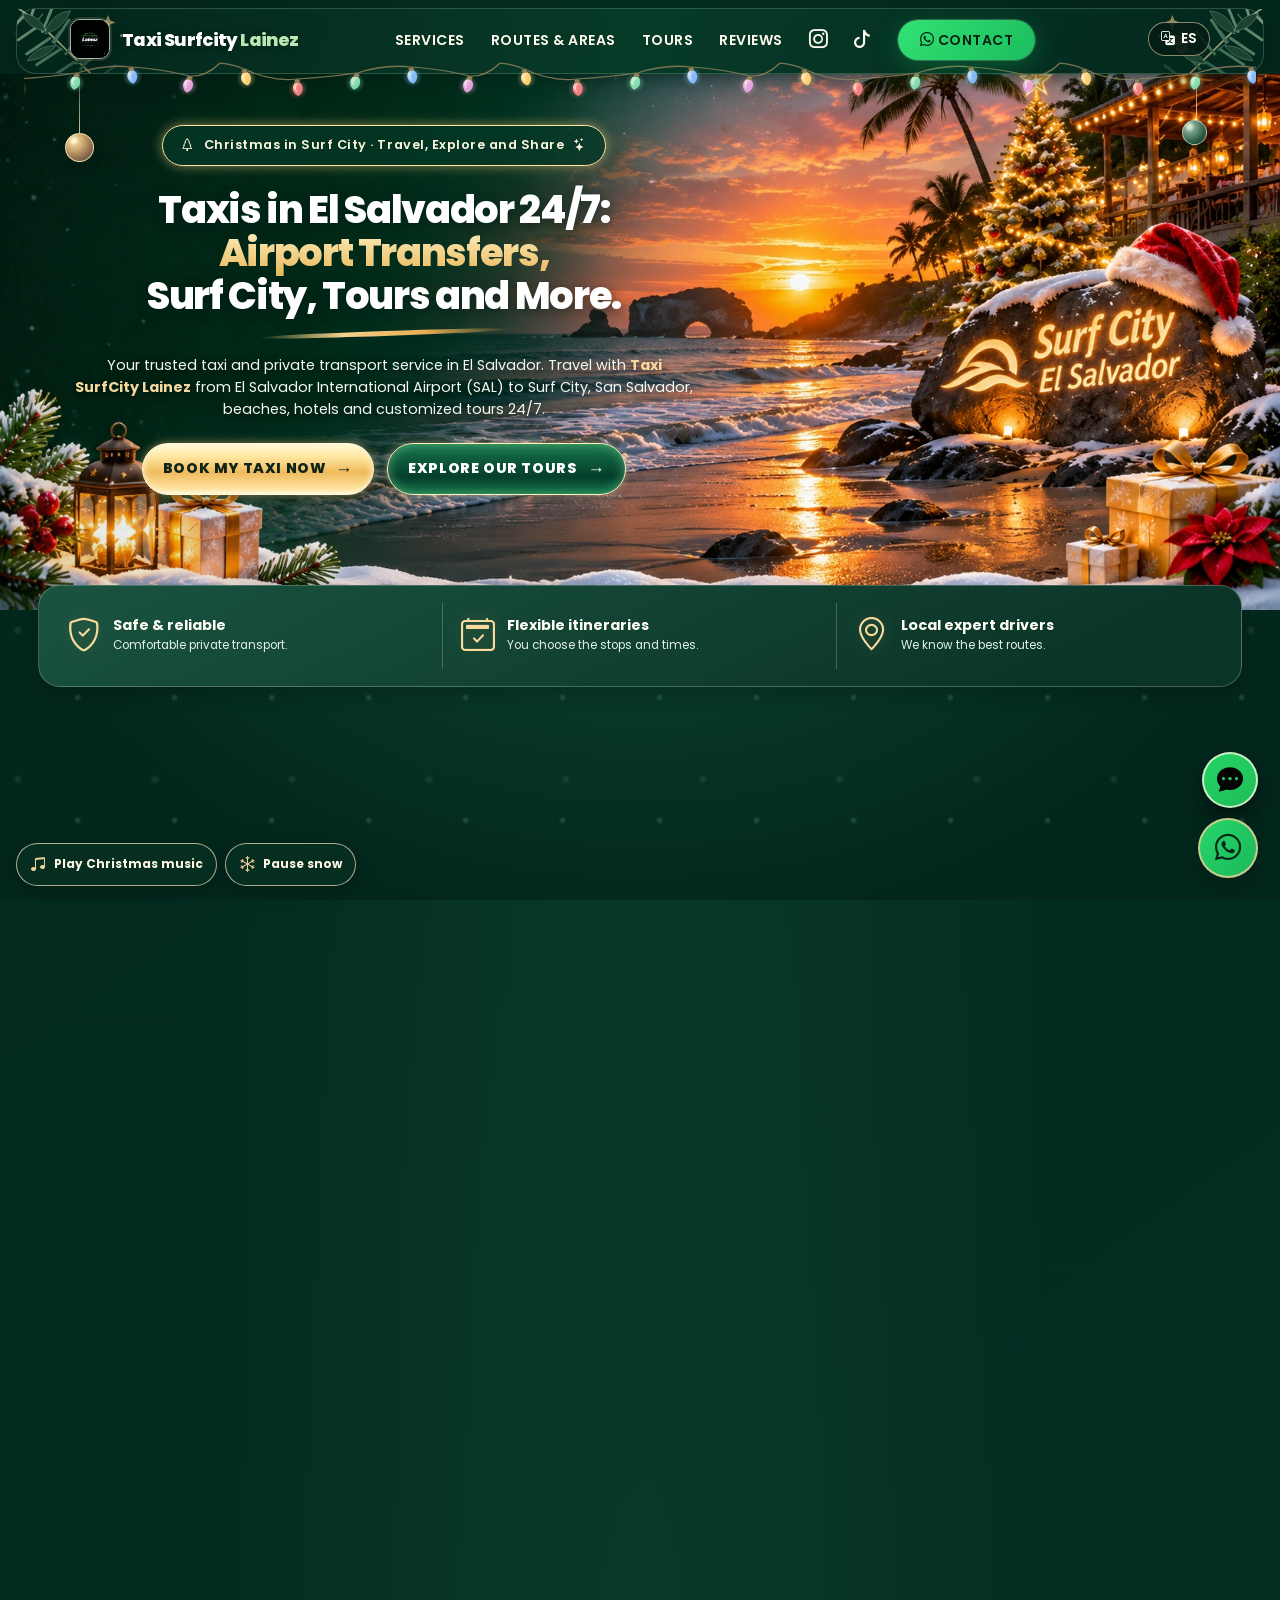
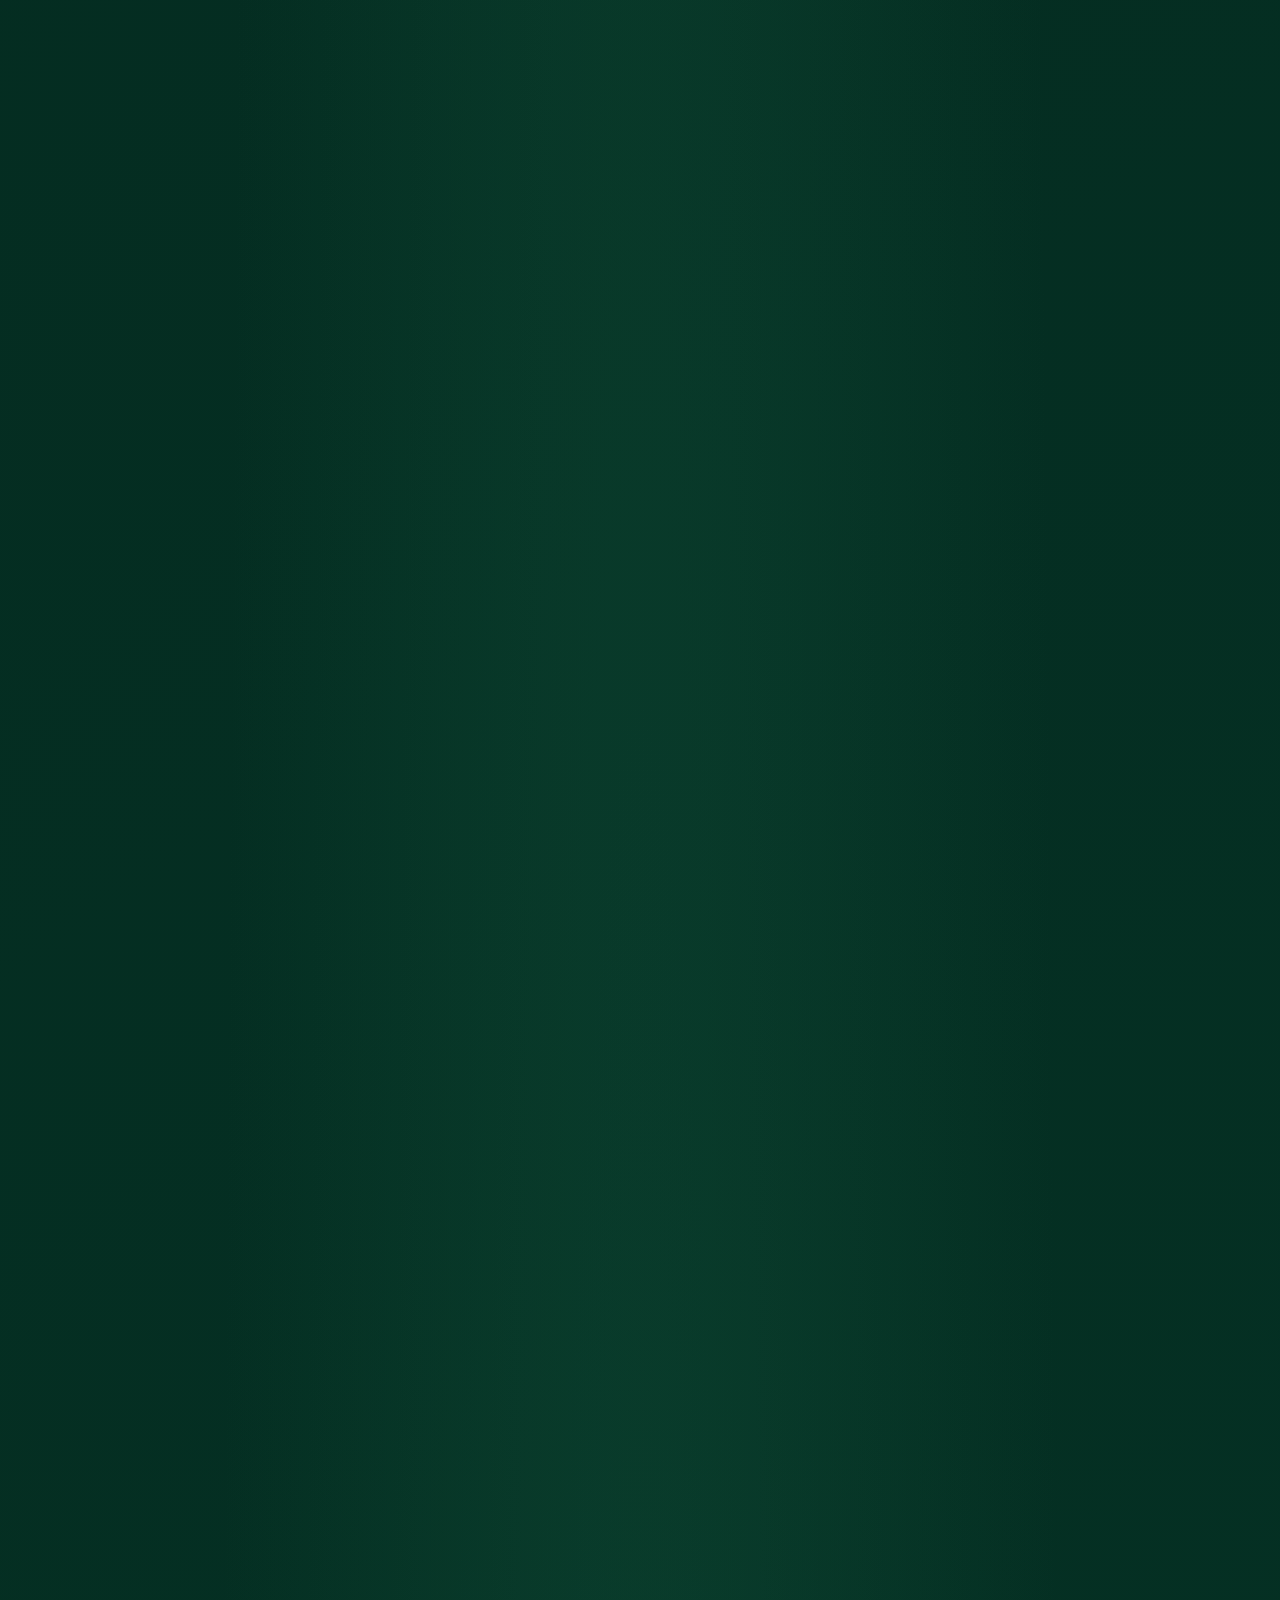
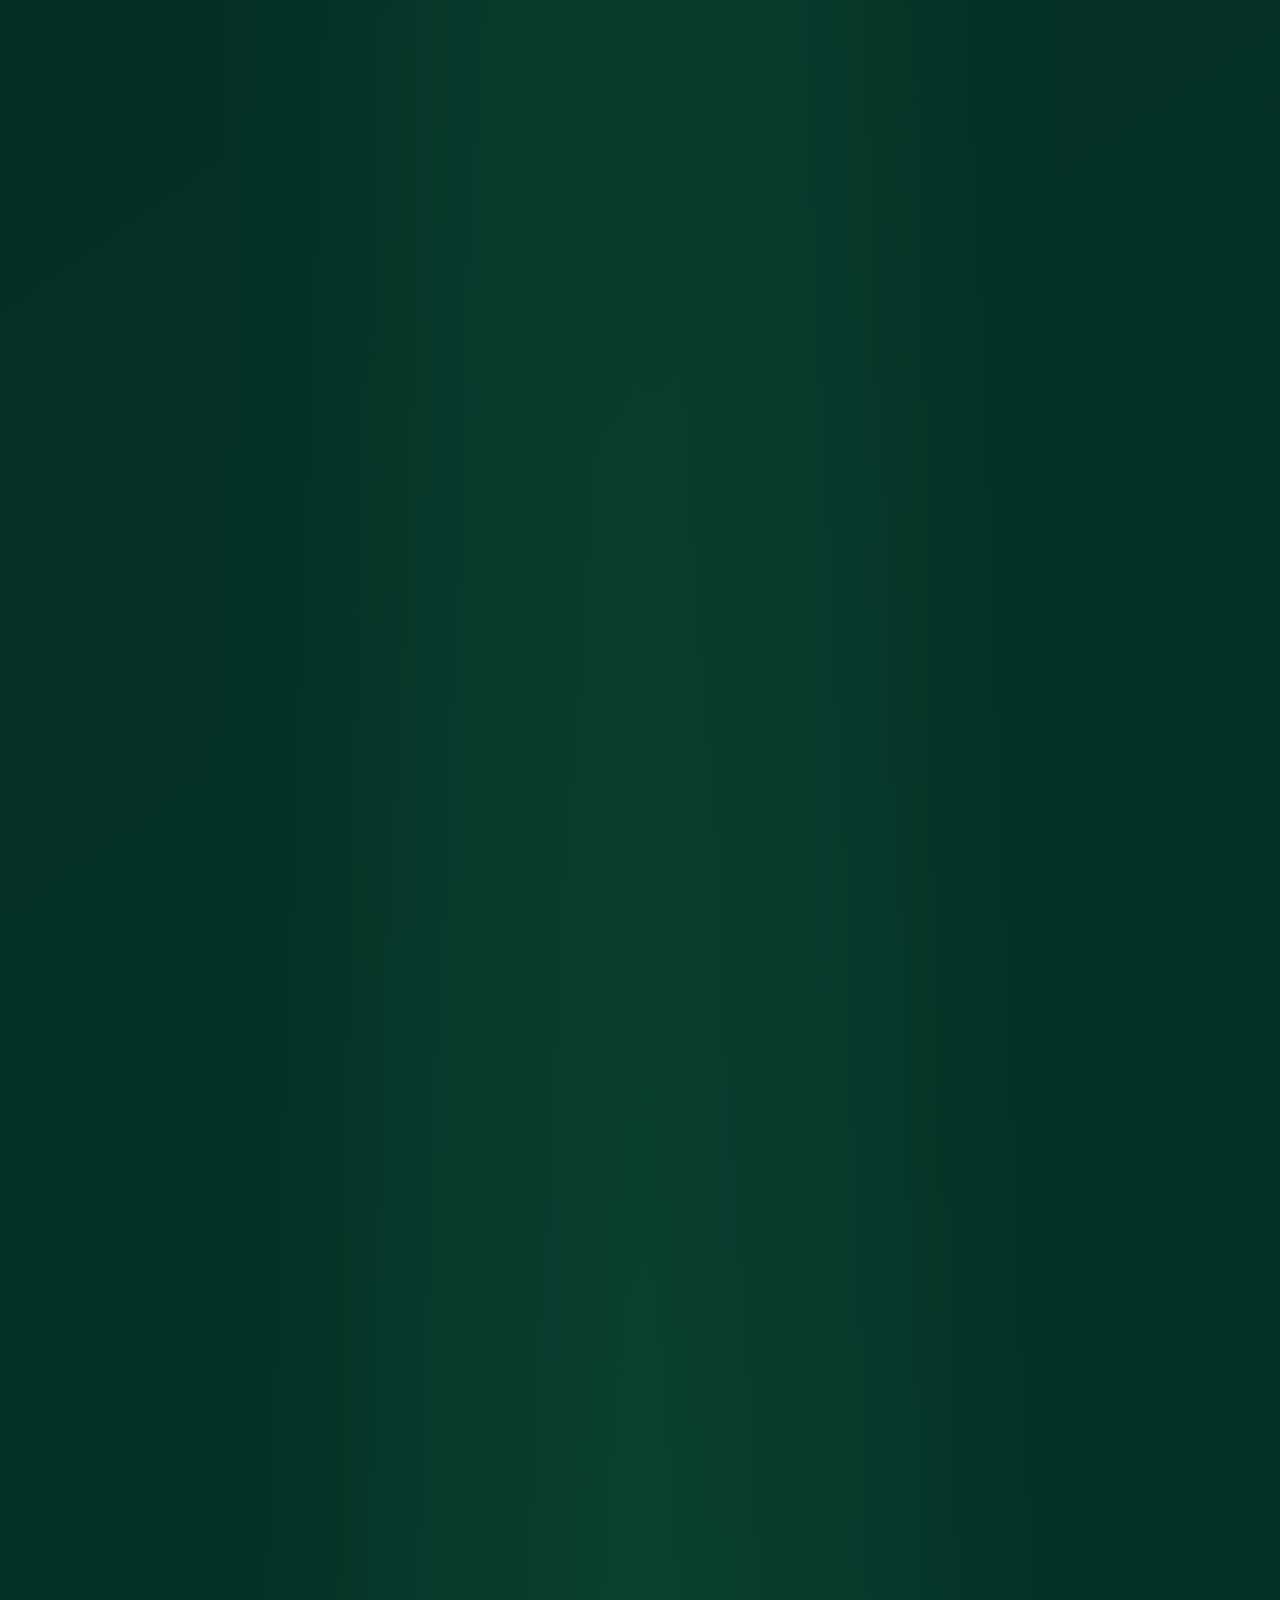
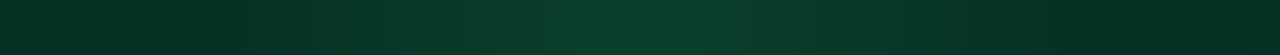
==== commit 2d319b38: "Refresh expanded assistant in index.html" ====
--- a/index.html
+++ b/index.html
@@ -428,6 +428,6 @@
 <script src="/assets/js/christmas-experience.js?v=20261127-festive-effects-v3" defer></script>
 <script src="/assets/js/maaiin.js?v=20261126-responsive-unified-2" charset="utf-8" defer></script>
 <script src="/assets/js/assistant-config.js?v=20261127-cloudflare-v1" defer></script>
-<script src="/assets/js/chatbot.js?v=20261127-cloudflare-v3" charset="utf-8" defer></script>
+<script src="/assets/js/chatbot.js?v=20261127-clock-web-v5" charset="utf-8" defer></script>
 </body>
 </html>
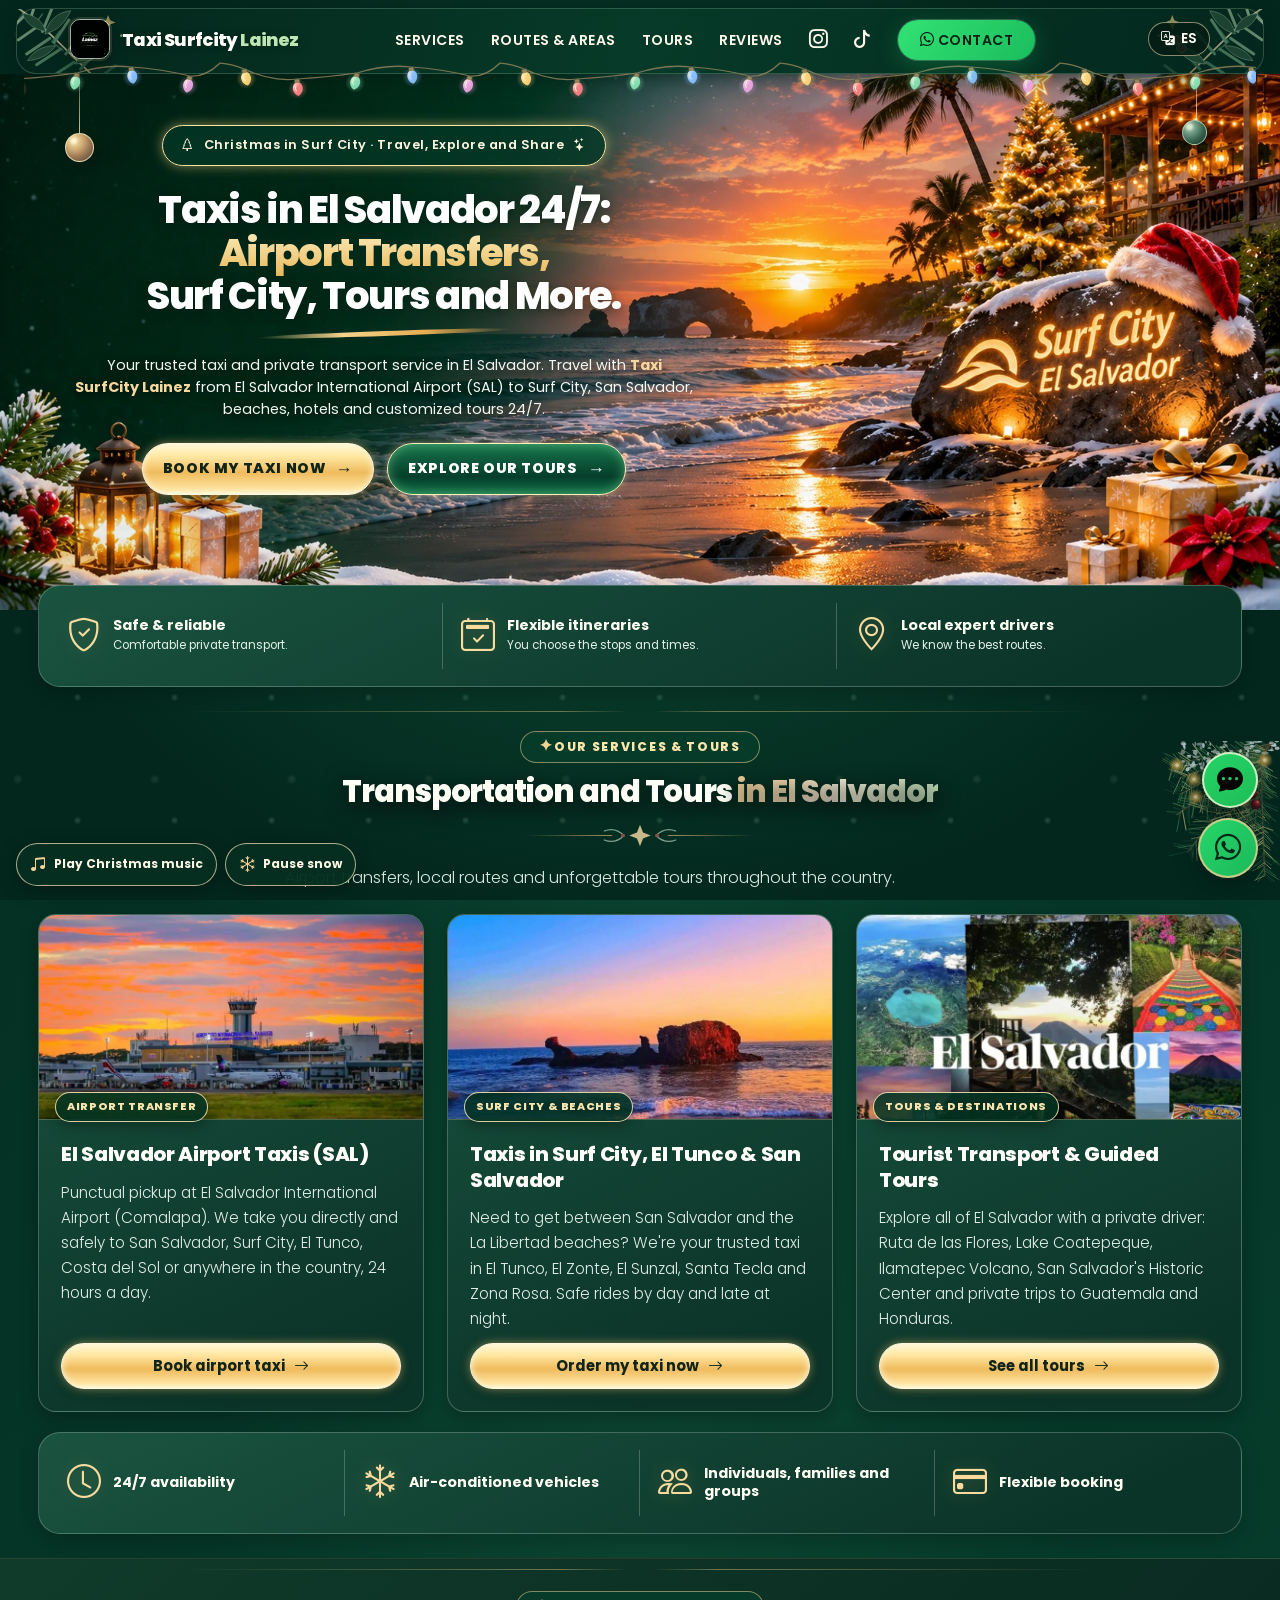
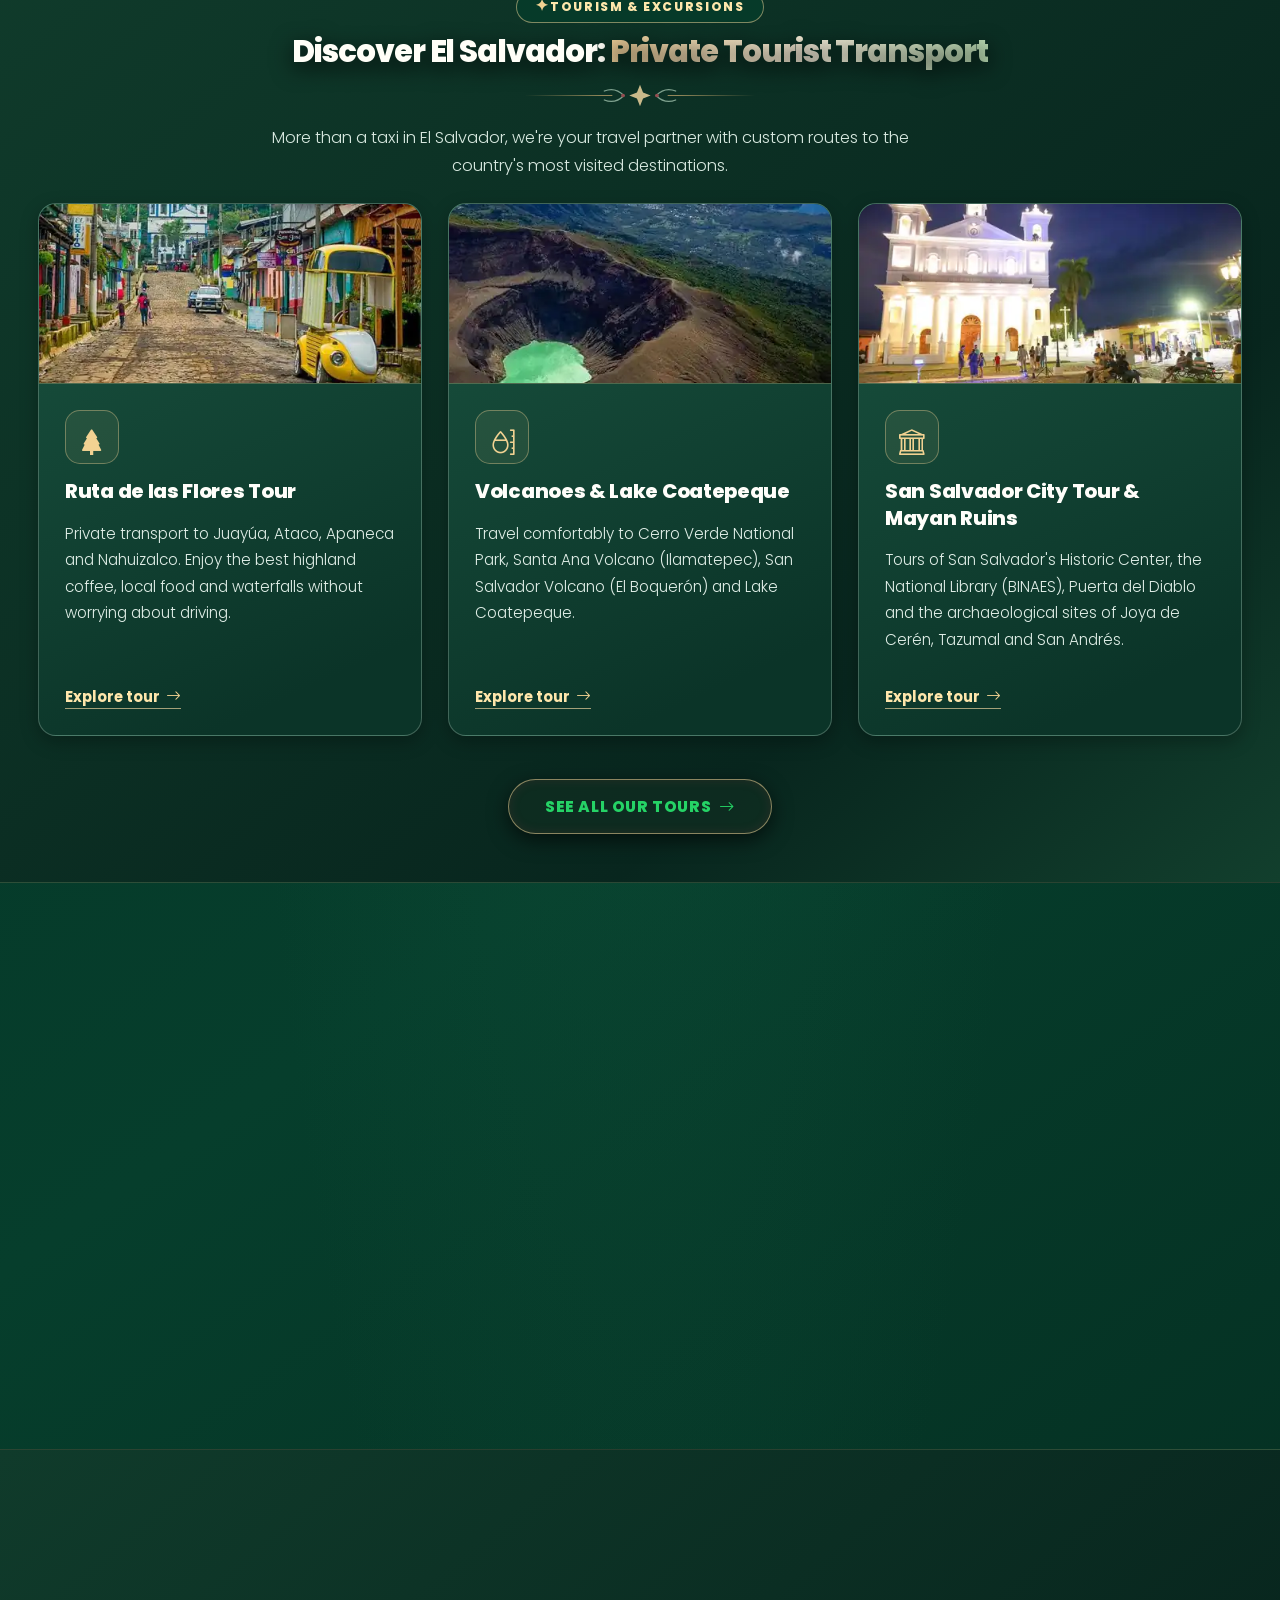
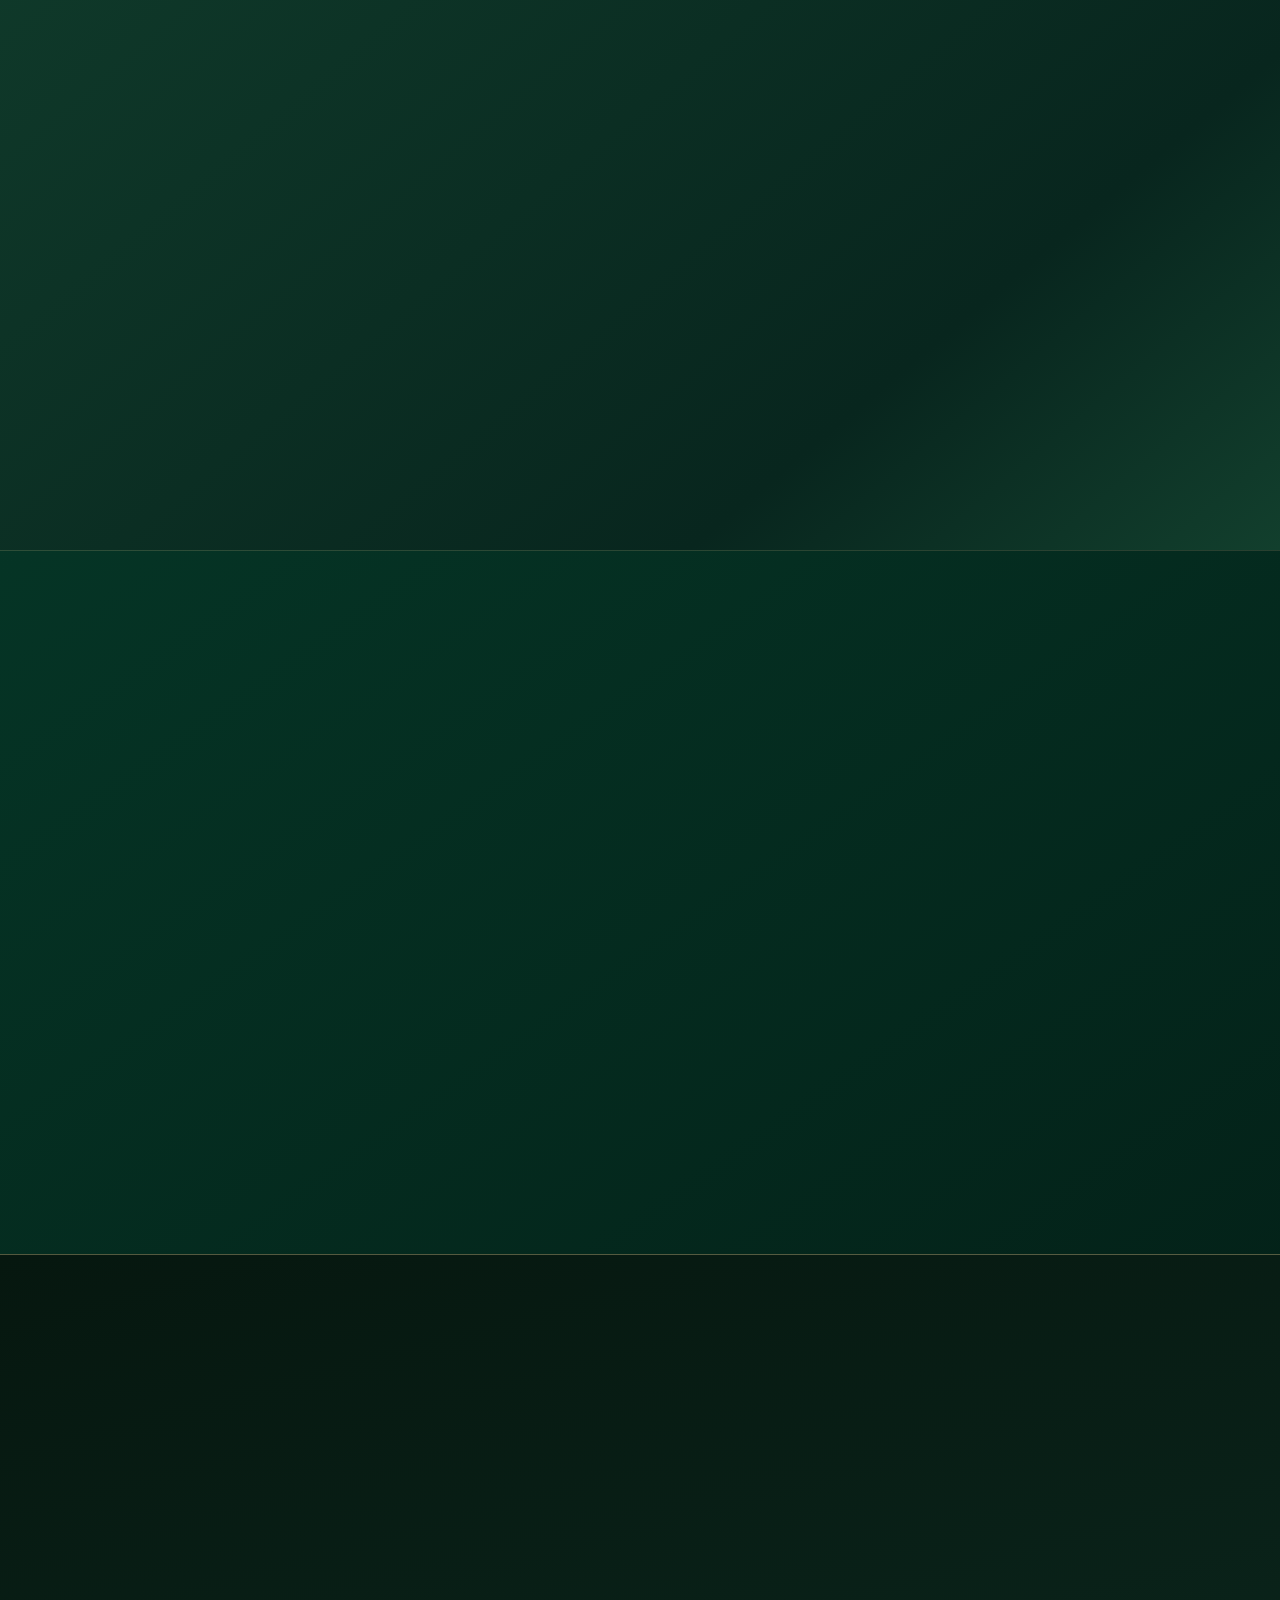
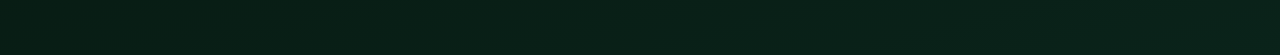
==== commit 6b4b3e64: "CMS: Update Home/Promo" ====
--- a/index.html
+++ b/index.html
@@ -147,7 +147,7 @@
 
 <!-- CMS:PROMO:START -->
 <!-- CMS:DATA:PROMO
-[{"active":false,"title":"promo prueba","text":"15% de descuento en tours a lugares emblemáticos de el salvador","ctaText":"Reservar tour","ctaLink":""}]
+[]
 CMS:DATA:PROMO:END -->
 
 <!-- CMS:PROMO:END -->
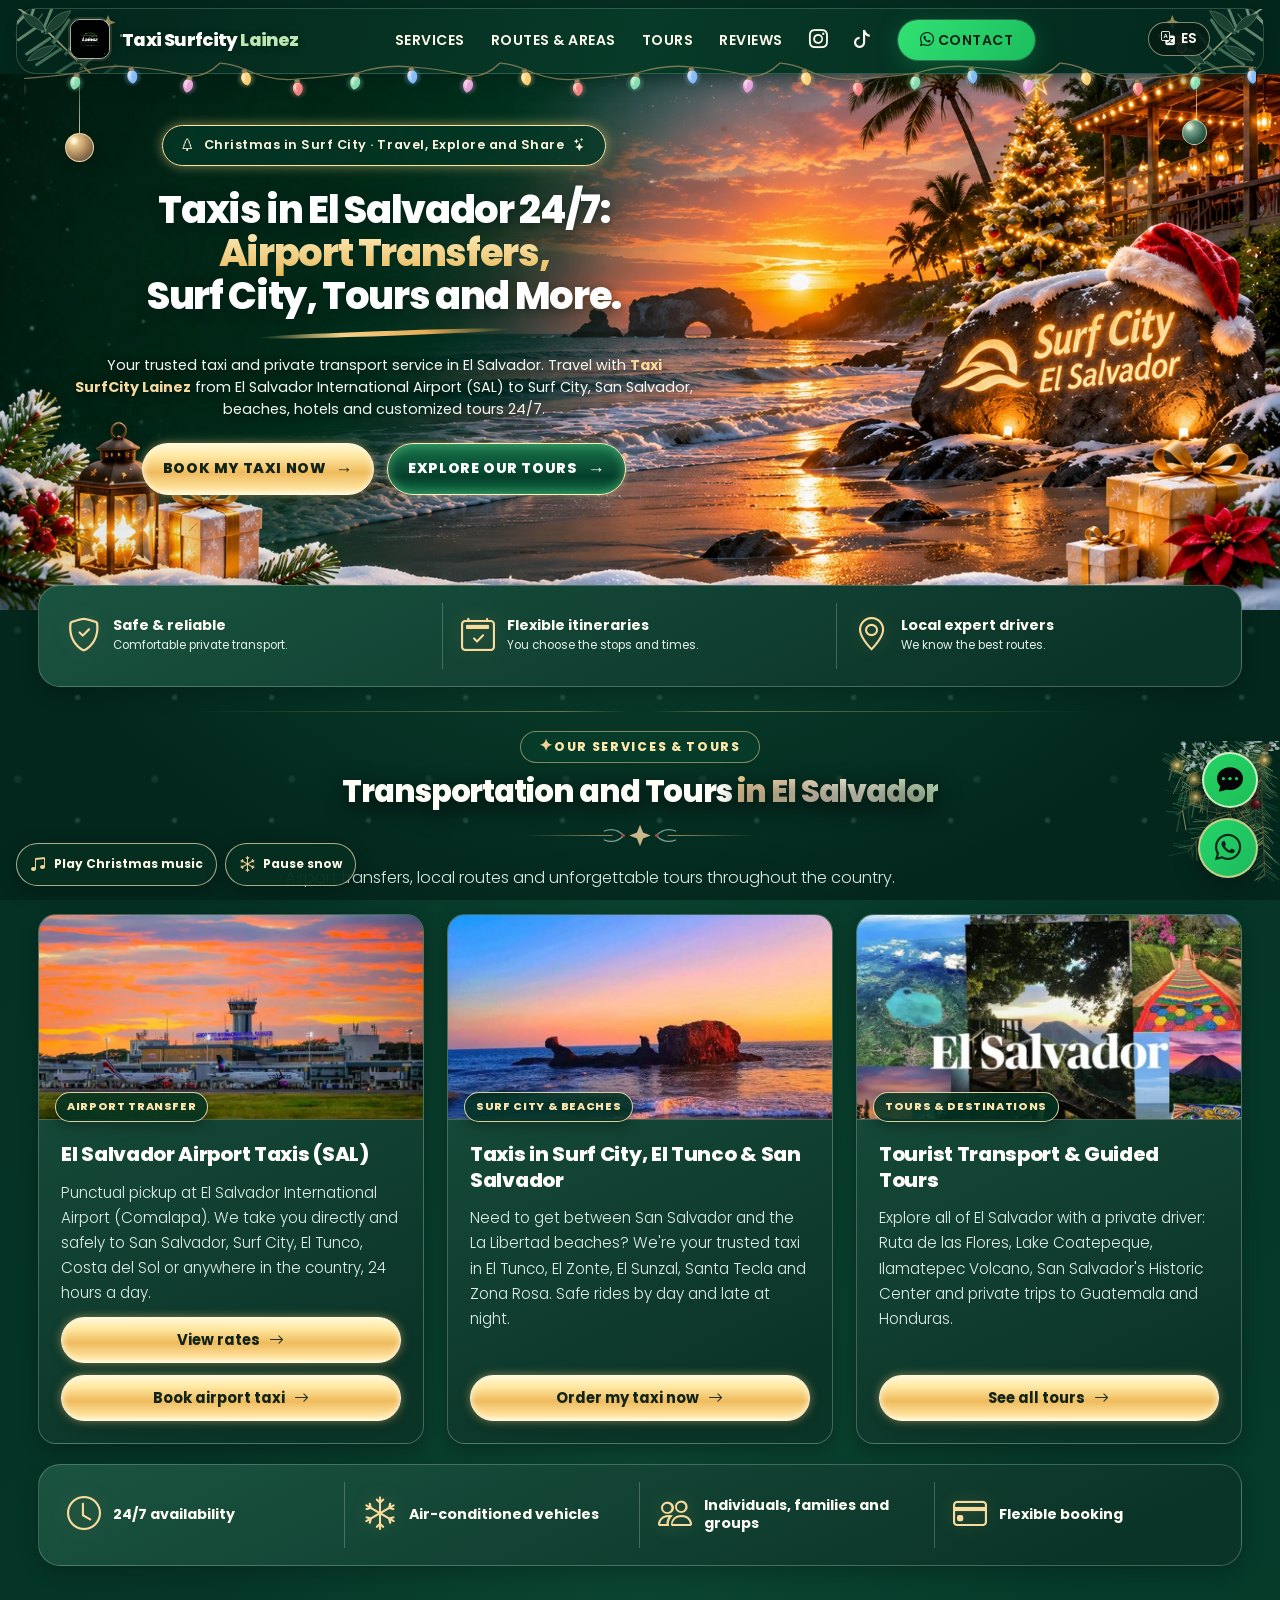
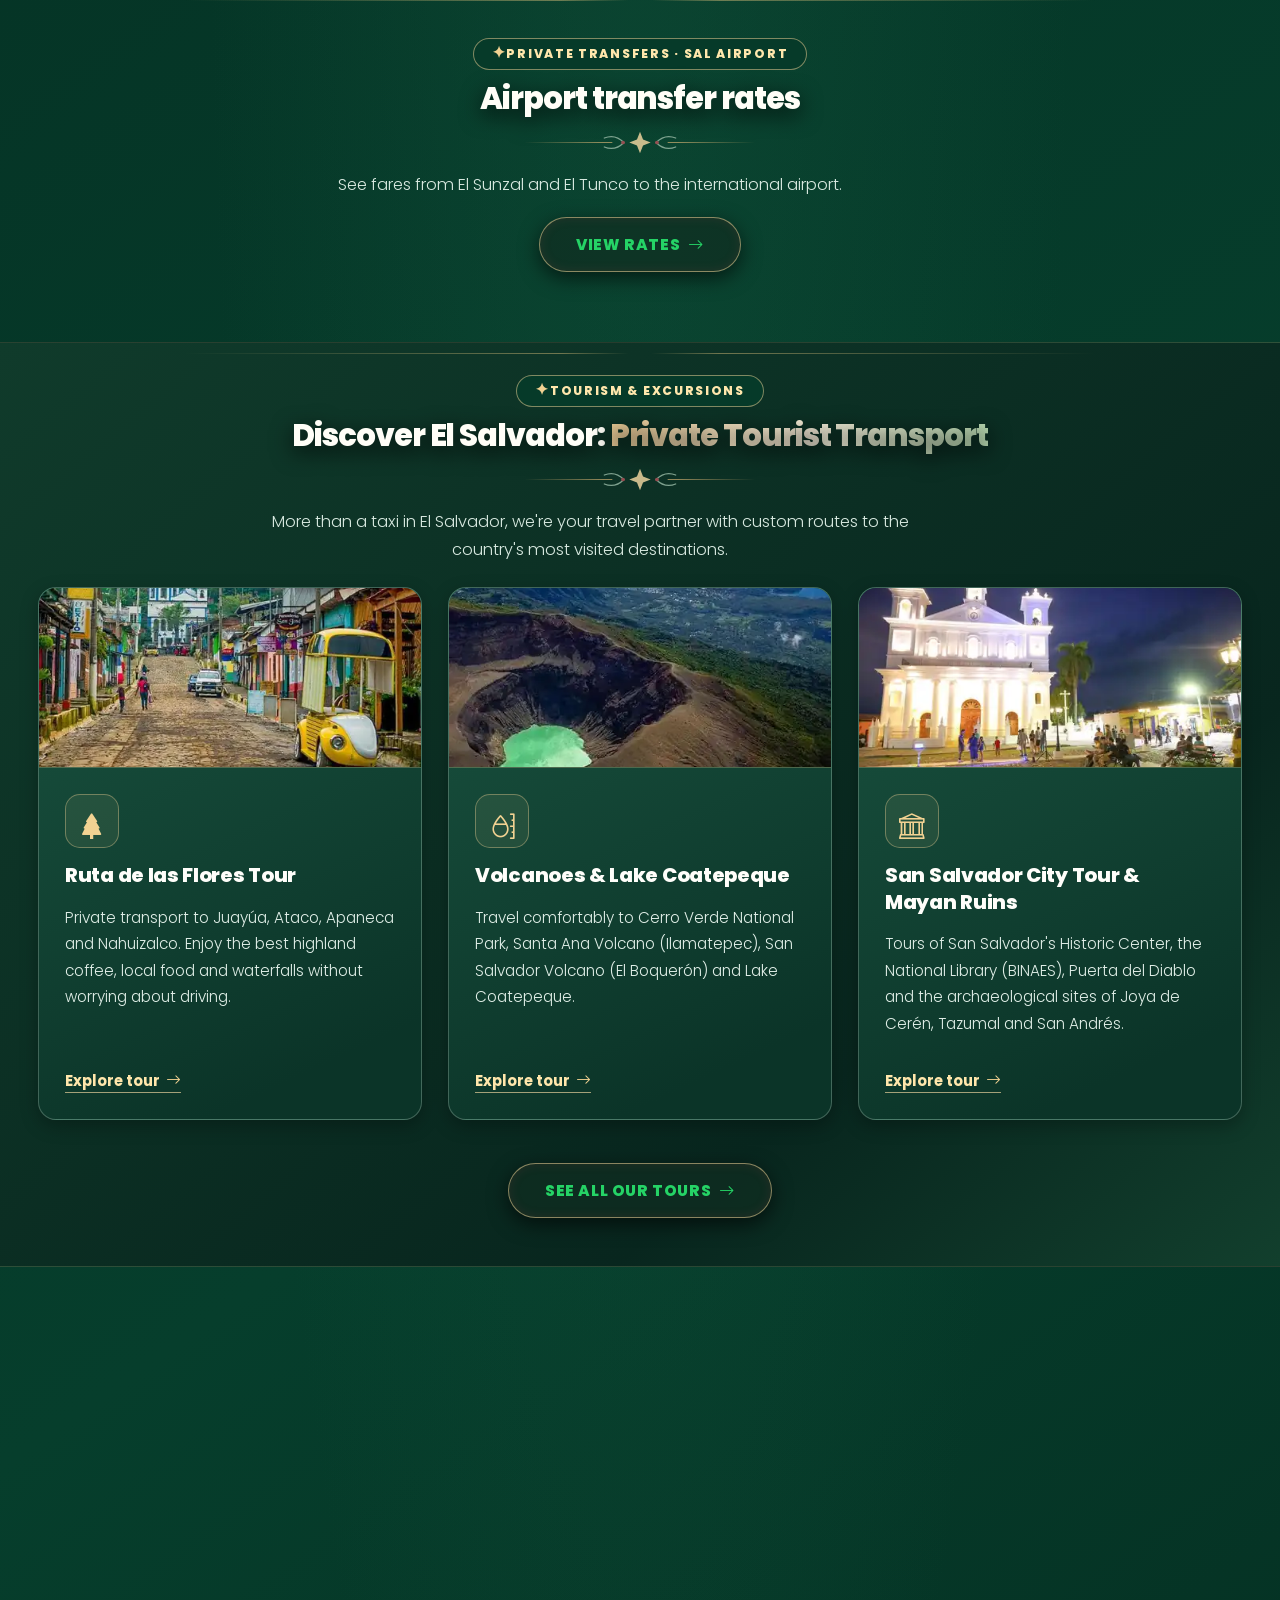
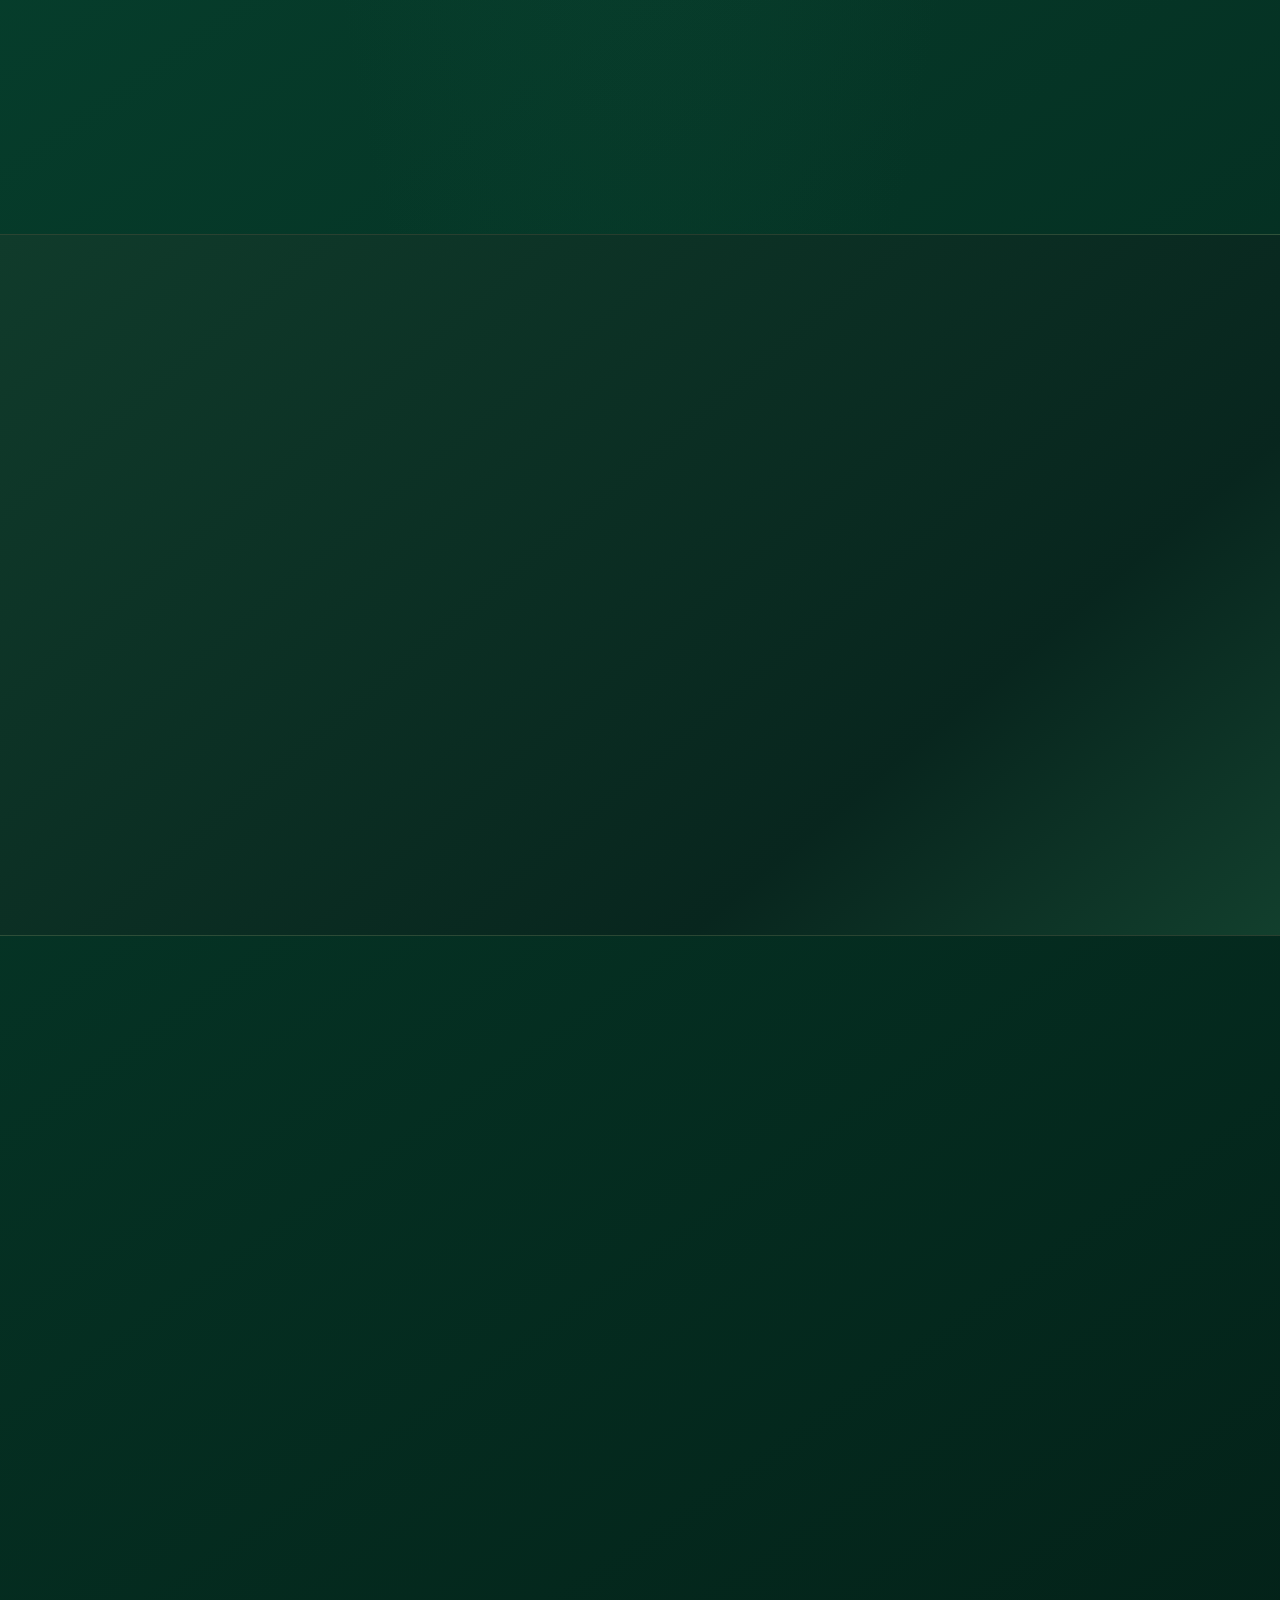
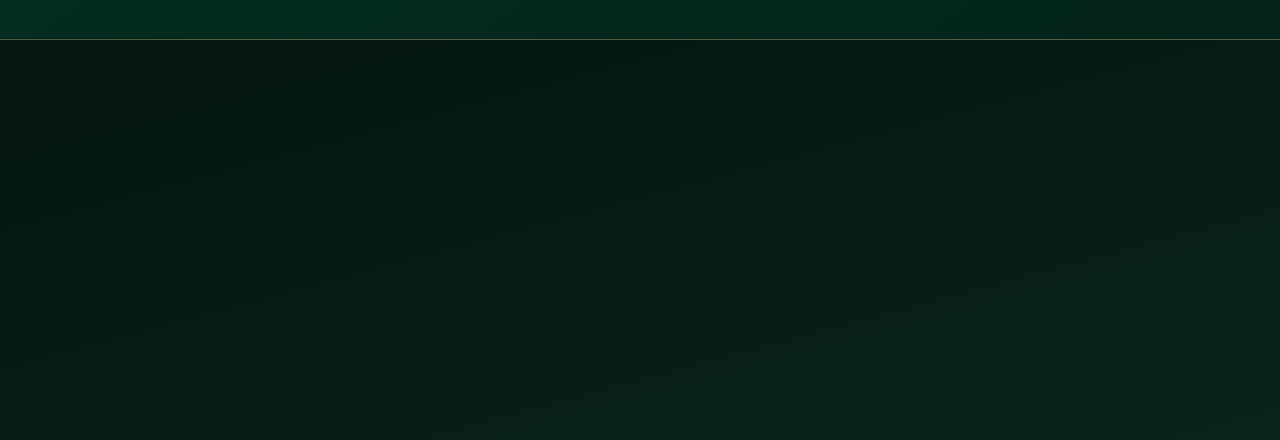
==== commit 59c83a21: "Add airport transfer rates page and public deployment verification and maintenance hooks" ====
--- a/index.html
+++ b/index.html
@@ -227,6 +227,7 @@
         <div class="card-body">
           <h3 data-i18n="servicio.aeropuerto.title">Taxis Aeropuerto El Salvador (SAL)</h3>
           <p data-i18n="servicio.aeropuerto.desc">Recogida puntual en el Aeropuerto Internacional de El Salvador (Comalapa). Te llevamos directo y seguro hacia San Salvador, Surf City, El Tunco, Costa del Sol o cualquier departamento del país las 24 horas.</p>
+          <a class="card-link" href="/aeropuerto"><span data-i18n="airport.view">Ver tarifas</span> <i class="bi bi-arrow-right"></i></a>
           <a class="card-link" href="https://wa.me/50376401181?text=Hola,%20necesito%20un%20taxi%20desde/hacia%20el%20Aeropuerto%20de%20El%20Salvador." target="_blank" rel="noopener"><span data-i18n="servicio.aeropuerto.link">Reservar taxi al aeropuerto</span> <i class="bi bi-arrow-right"></i></a>
         </div>
       </div>
@@ -262,6 +263,7 @@
 </div>
 
 
+<section id="tarifas-aeropuerto" class="section"><div class="container"><div class="section-head"><span class="eyebrow" data-i18n="airport.eyebrow">Traslados privados · Aeropuerto SAL</span><h2 data-i18n="airport.home.title">Tarifas de traslados al aeropuerto</h2><p data-i18n="airport.home.lead">Consulta las tarifas desde El Sunzal y El Tunco hacia el aeropuerto internacional.</p><a href="/aeropuerto" class="btn btn-outline" style="margin-top:18px"><span data-i18n="airport.view">Ver tarifas</span> <i class="bi bi-arrow-right"></i></a></div></div></section>
 <section id="tours-destacados" class="section section-alt">
   <div class="container">
     <div class="section-head" data-reveal>
@@ -424,7 +426,7 @@
 <a href="https://wa.me/50376401181" target="_blank" rel="noopener" class="wa-float" aria-label="Pedir Taxi por WhatsApp"><i class="bi bi-whatsapp"></i></a>
 
 <script>document.getElementById('year').textContent = new Date().getFullYear();</script>
-<script src="/assets/js/i18n.js?v=20261126-mockup-4" charset="utf-8" defer></script>
+<script src="/assets/js/i18n.js?v=20261127-airport-1" charset="utf-8" defer></script>
 <script src="/assets/js/christmas-experience.js?v=20261127-festive-effects-v3" defer></script>
 <script src="/assets/js/maaiin.js?v=20261126-responsive-unified-2" charset="utf-8" defer></script>
 <script src="/assets/js/assistant-config.js?v=20261127-cloudflare-v1" defer></script>
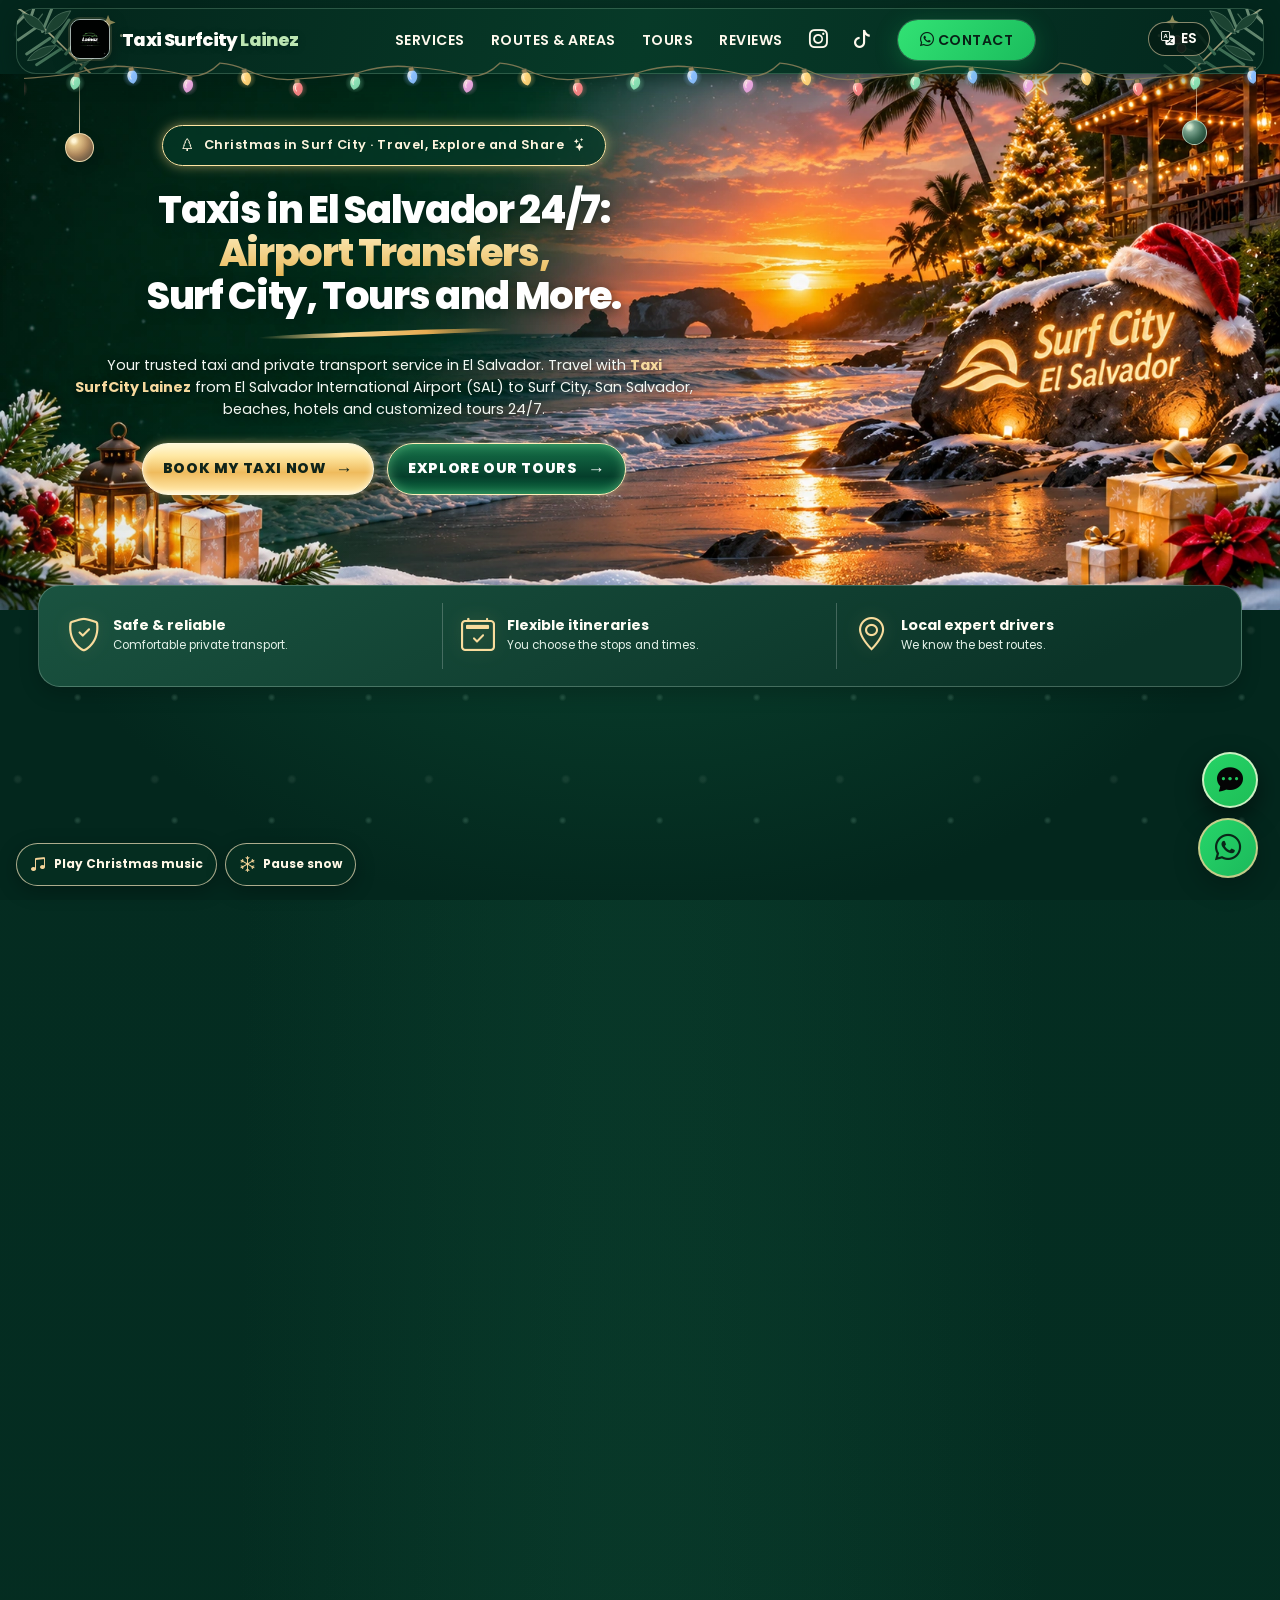
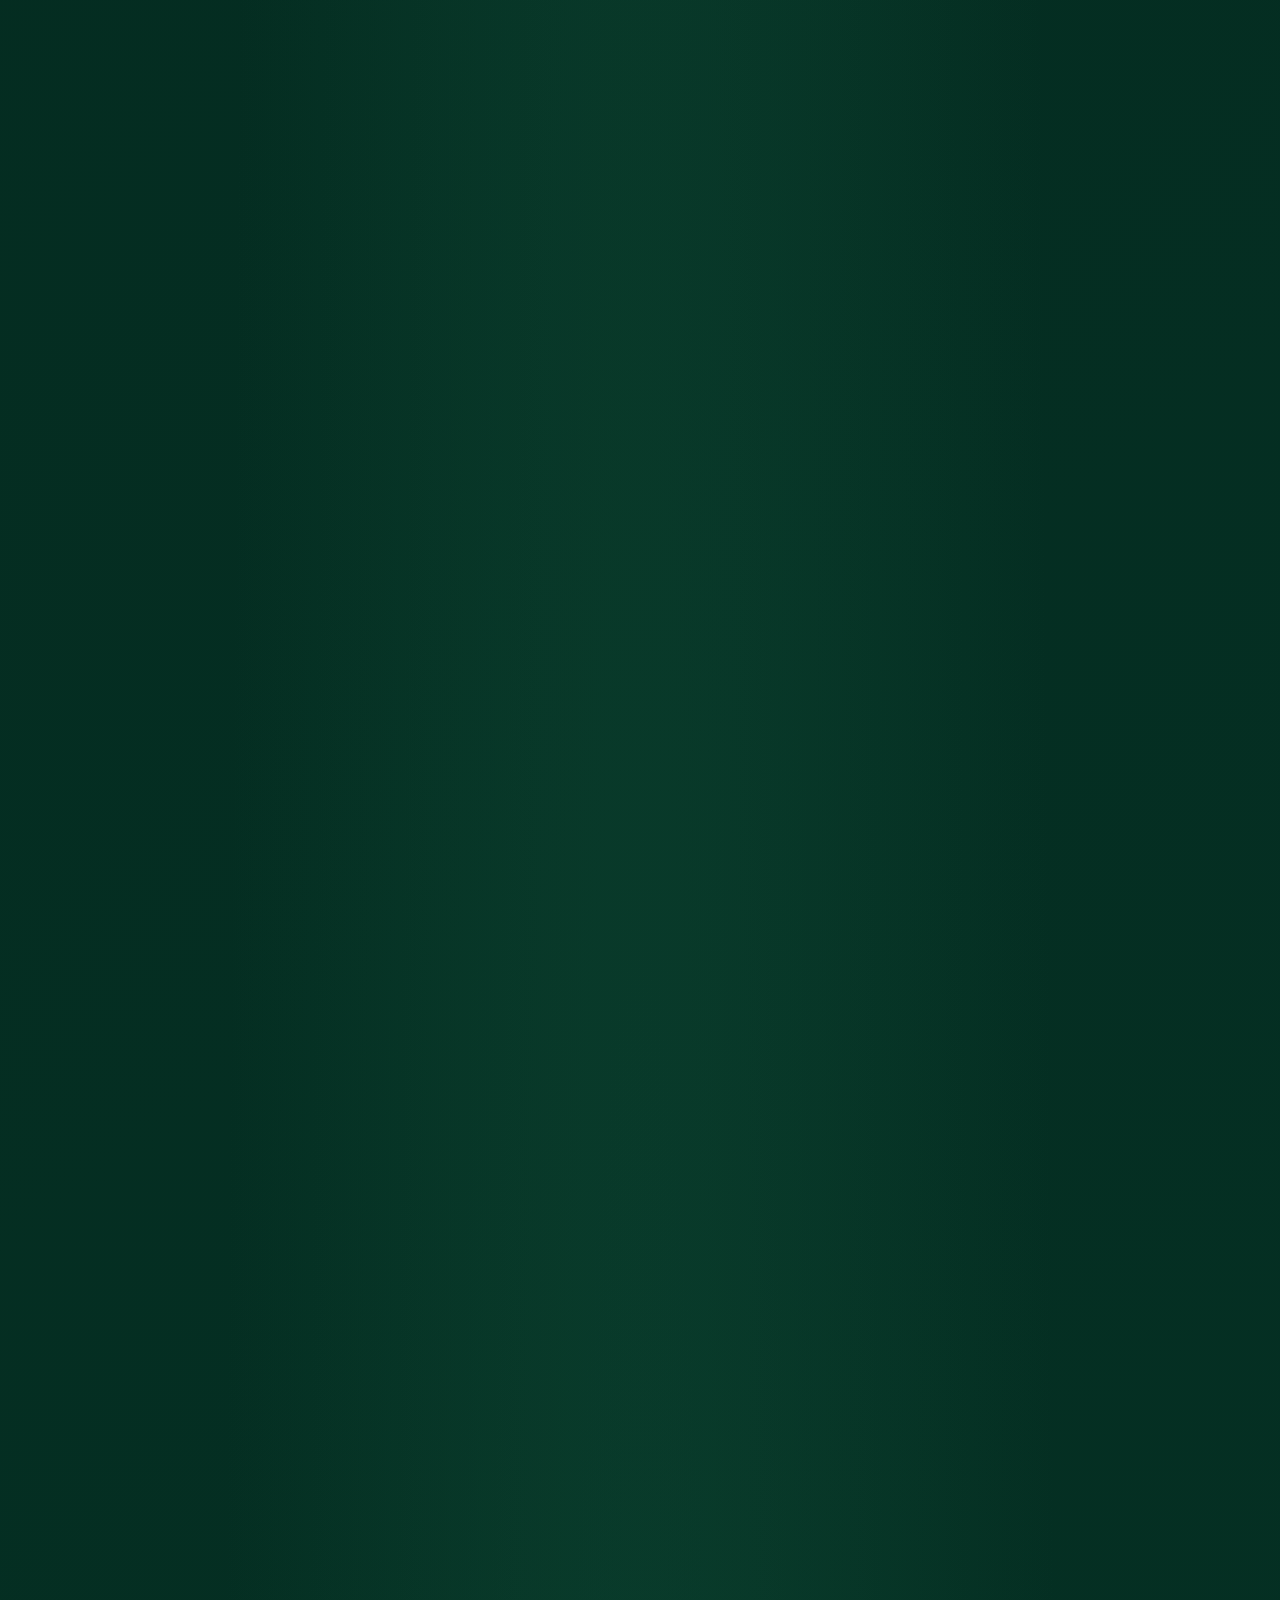
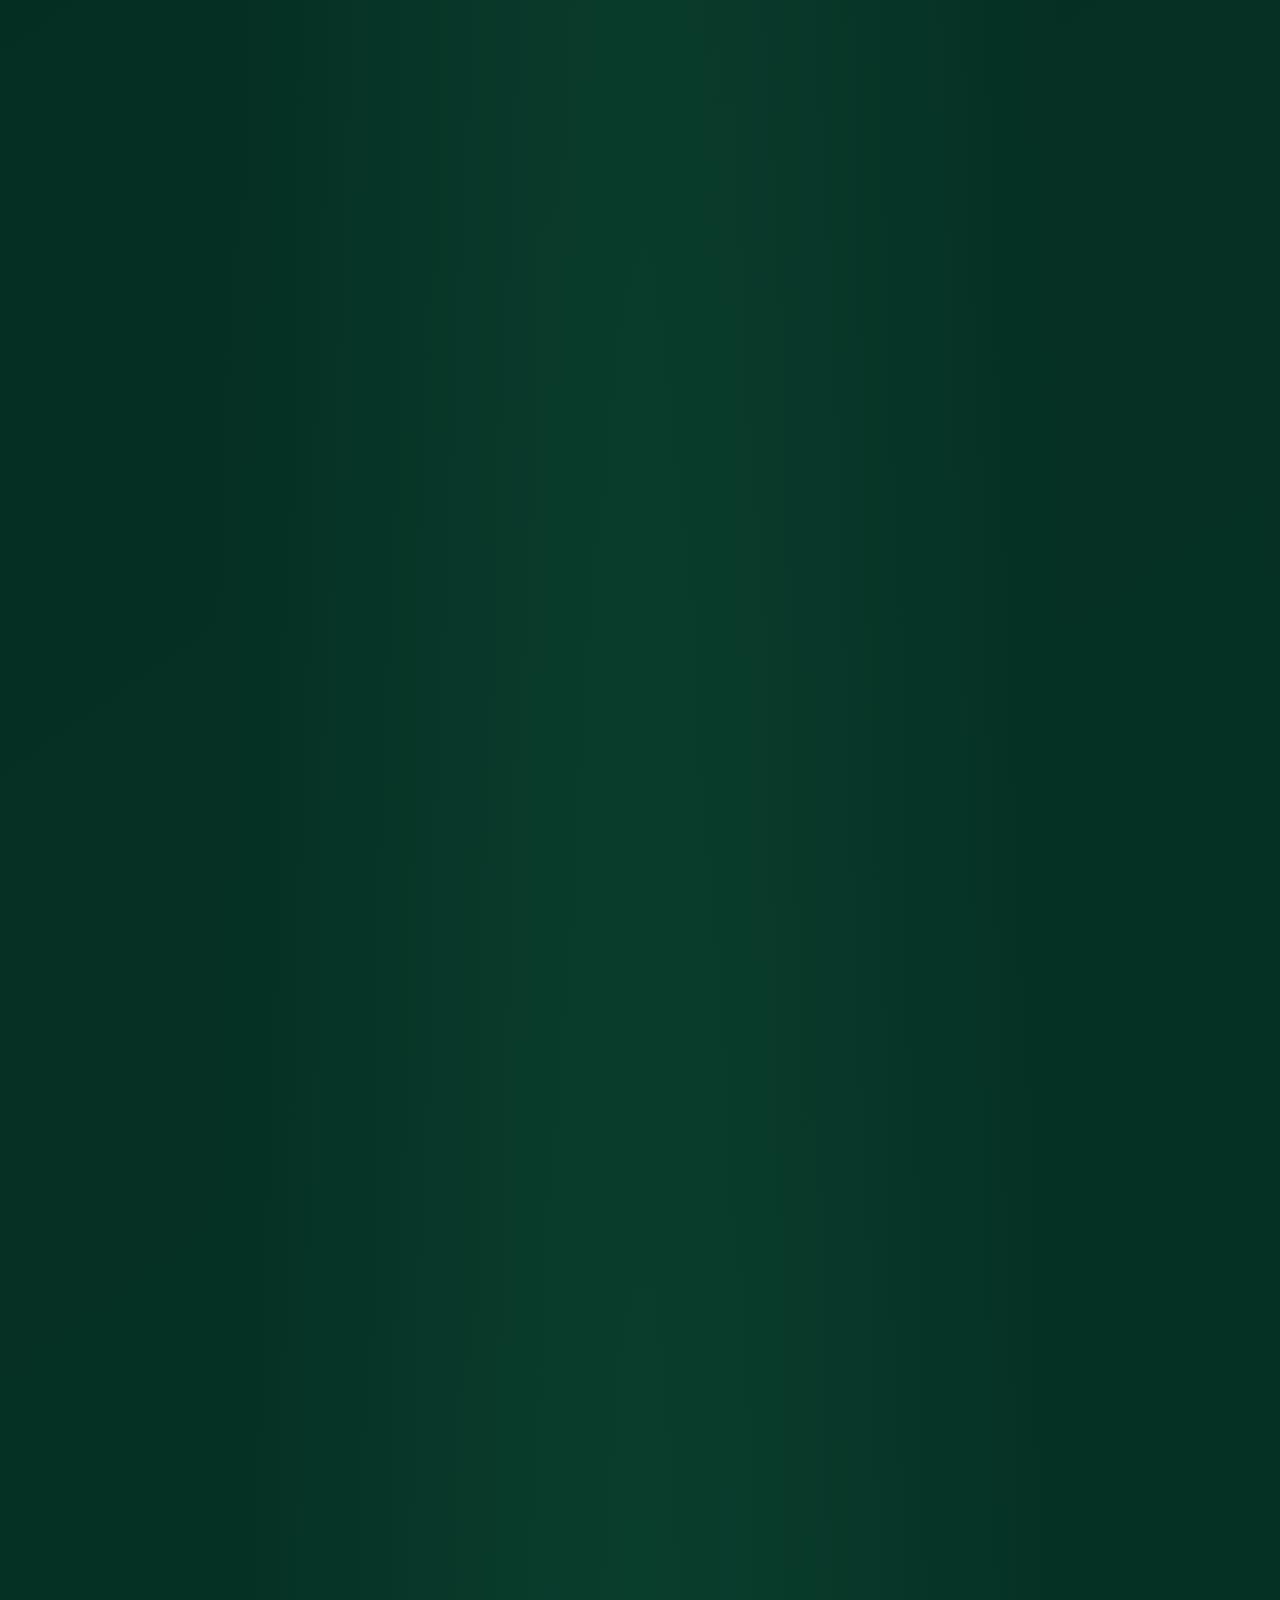
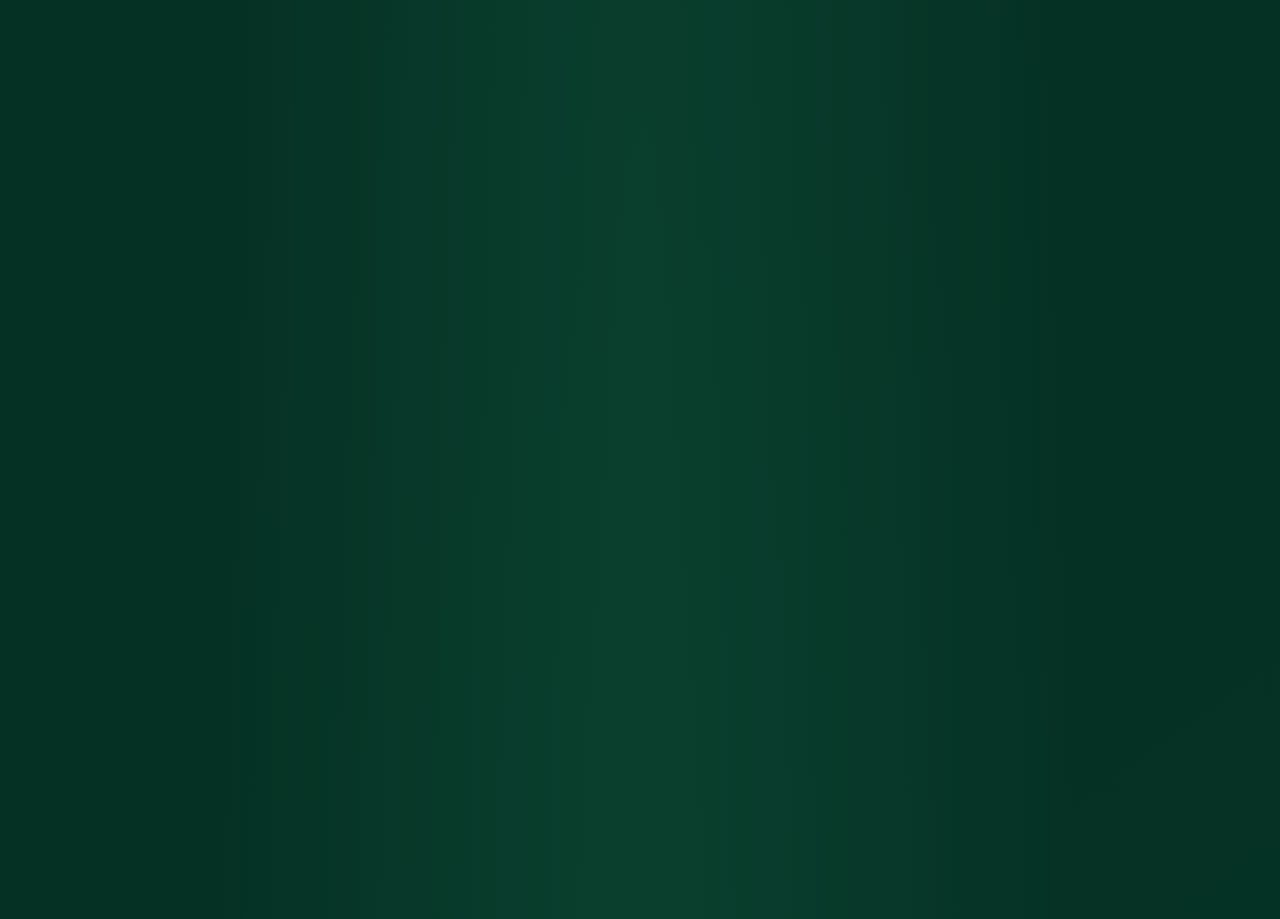
==== commit 4872b54a: "Separate historic center city tour from Mayan ruins on public website" ====
--- a/index.html
+++ b/index.html
@@ -272,7 +272,7 @@
       <p data-i18n="destacados.subtitle">Más que un taxi en El Salvador, somos tu aliado de viaje con rutas personalizadas hacia los destinos más visitados del país.</p>
     </div>
 
-    <div class="grid grid-3">
+    <div class="grid grid-2">
       <div class="card" data-reveal>
         <img src="/assets/img/ruta-flores-bg.webp" alt="Ruta de las Flores" loading="lazy" decoding="async" width="400" height="190">
         <div class="card-body">
@@ -292,12 +292,19 @@
         </div>
       </div>
       <div class="card" data-reveal>
-        <img src="/assets/img/suchitoto-bg.webp" alt="Tours culturales en El Salvador" loading="lazy" decoding="async" width="400" height="190">
-        <div class="card-body">
-          <i class="bi bi-bank text-lime" style="font-size:2.2rem;margin-bottom:14px;"></i>
-          <h3 data-i18n="destacado.ciudad.title">City Tour San Salvador y Ruinas Mayas</h3>
-          <p data-i18n="destacado.ciudad.desc">Recorridos por el Centro Histórico de San Salvador, Biblioteca Nacional (BINAES), Puerta del Diablo y los sitios arqueológicos Joya de Cerén, Tazumal y San Andrés.</p>
-          <a class="card-link" href="/tours#suchitoto"><span data-i18n="premium.tour.view">Ver recorrido</span> <i class="bi bi-arrow-right" aria-hidden="true"></i></a>
+        <img src="/assets/img/logo-512.png" alt="Taxi Surf City Lainez" loading="lazy" decoding="async" width="400" height="190" style="object-fit:contain;background:#10382b">
+        <div class="card-body"><i class="bi bi-buildings text-lime" style="font-size:2.2rem;margin-bottom:14px;"></i>
+          <h3 data-i18n="destacado.ciudad.title">City Tour Centro Histórico de San Salvador</h3>
+          <p data-i18n="destacado.ciudad.desc">Conoce las plazas, la Biblioteca Nacional (BINAES) y los edificios emblemáticos del Centro Histórico de San Salvador.</p>
+          <a class="card-link" href="/tours#centro-historico-san-salvador"><span data-i18n="premium.tour.view">Ver recorrido</span> <i class="bi bi-arrow-right" aria-hidden="true"></i></a>
+        </div>
+      </div>
+      <div class="card" data-reveal>
+        <img src="/assets/img/joya-de-ceren-bg.webp" alt="Sitio arqueológico Joya de Cerén" loading="lazy" decoding="async" width="400" height="190">
+        <div class="card-body"><i class="bi bi-bank text-lime" style="font-size:2.2rem;margin-bottom:14px;"></i>
+          <h3 data-i18n="destacado.ruinas.title">Tour Ruinas Mayas</h3>
+          <p data-i18n="destacado.ruinas.desc">Explora el patrimonio arqueológico de El Salvador en Joya de Cerén. Consulta la opción de visitar otras ruinas mayas al reservar.</p>
+          <a class="card-link" href="/tours#joya-de-ceren"><span data-i18n="premium.tour.view">Ver recorrido</span> <i class="bi bi-arrow-right" aria-hidden="true"></i></a>
         </div>
       </div>
     </div>
@@ -426,7 +433,7 @@
 <a href="https://wa.me/50376401181" target="_blank" rel="noopener" class="wa-float" aria-label="Pedir Taxi por WhatsApp"><i class="bi bi-whatsapp"></i></a>
 
 <script>document.getElementById('year').textContent = new Date().getFullYear();</script>
-<script src="/assets/js/i18n.js?v=20261127-airport-1" charset="utf-8" defer></script>
+<script src="/assets/js/i18n.js?v=20261127-city-ruins" charset="utf-8" defer></script>
 <script src="/assets/js/christmas-experience.js?v=20261127-festive-effects-v3" defer></script>
 <script src="/assets/js/maaiin.js?v=20261126-responsive-unified-2" charset="utf-8" defer></script>
 <script src="/assets/js/assistant-config.js?v=20261127-cloudflare-v1" defer></script>
